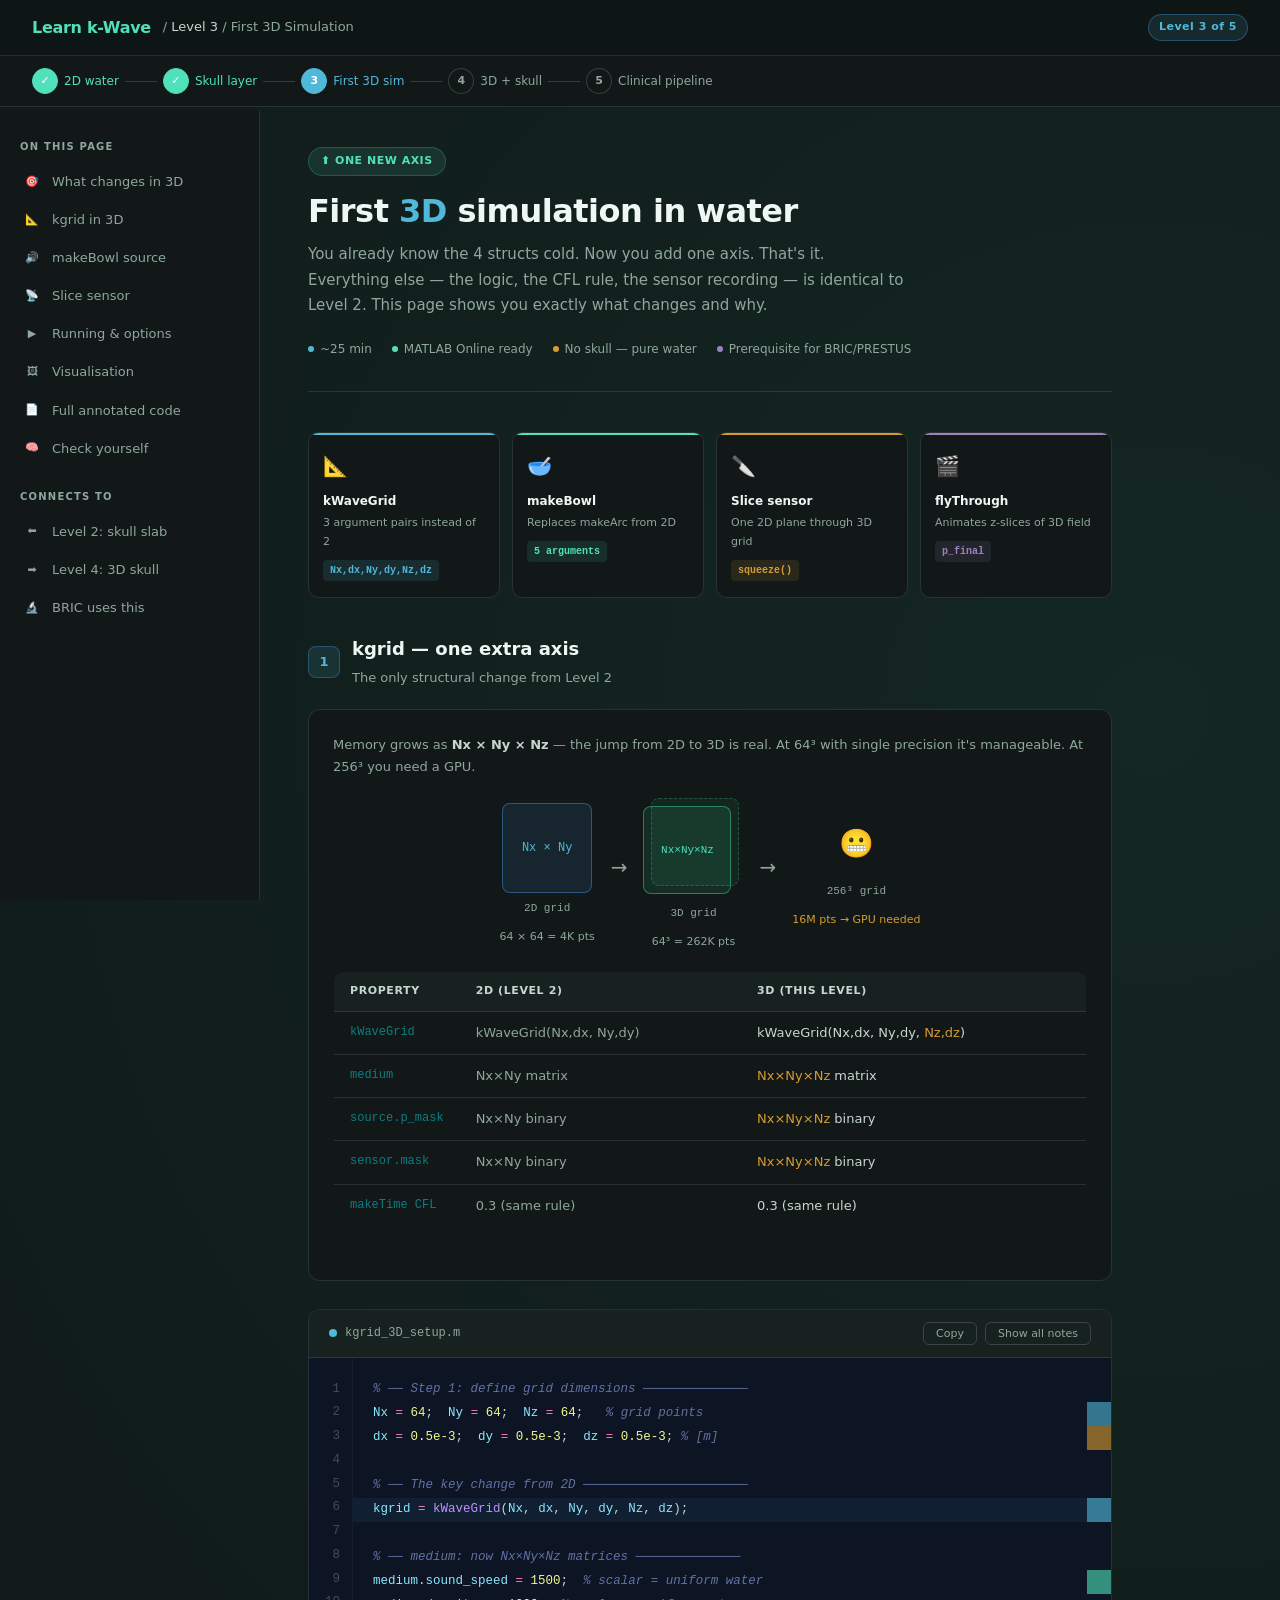
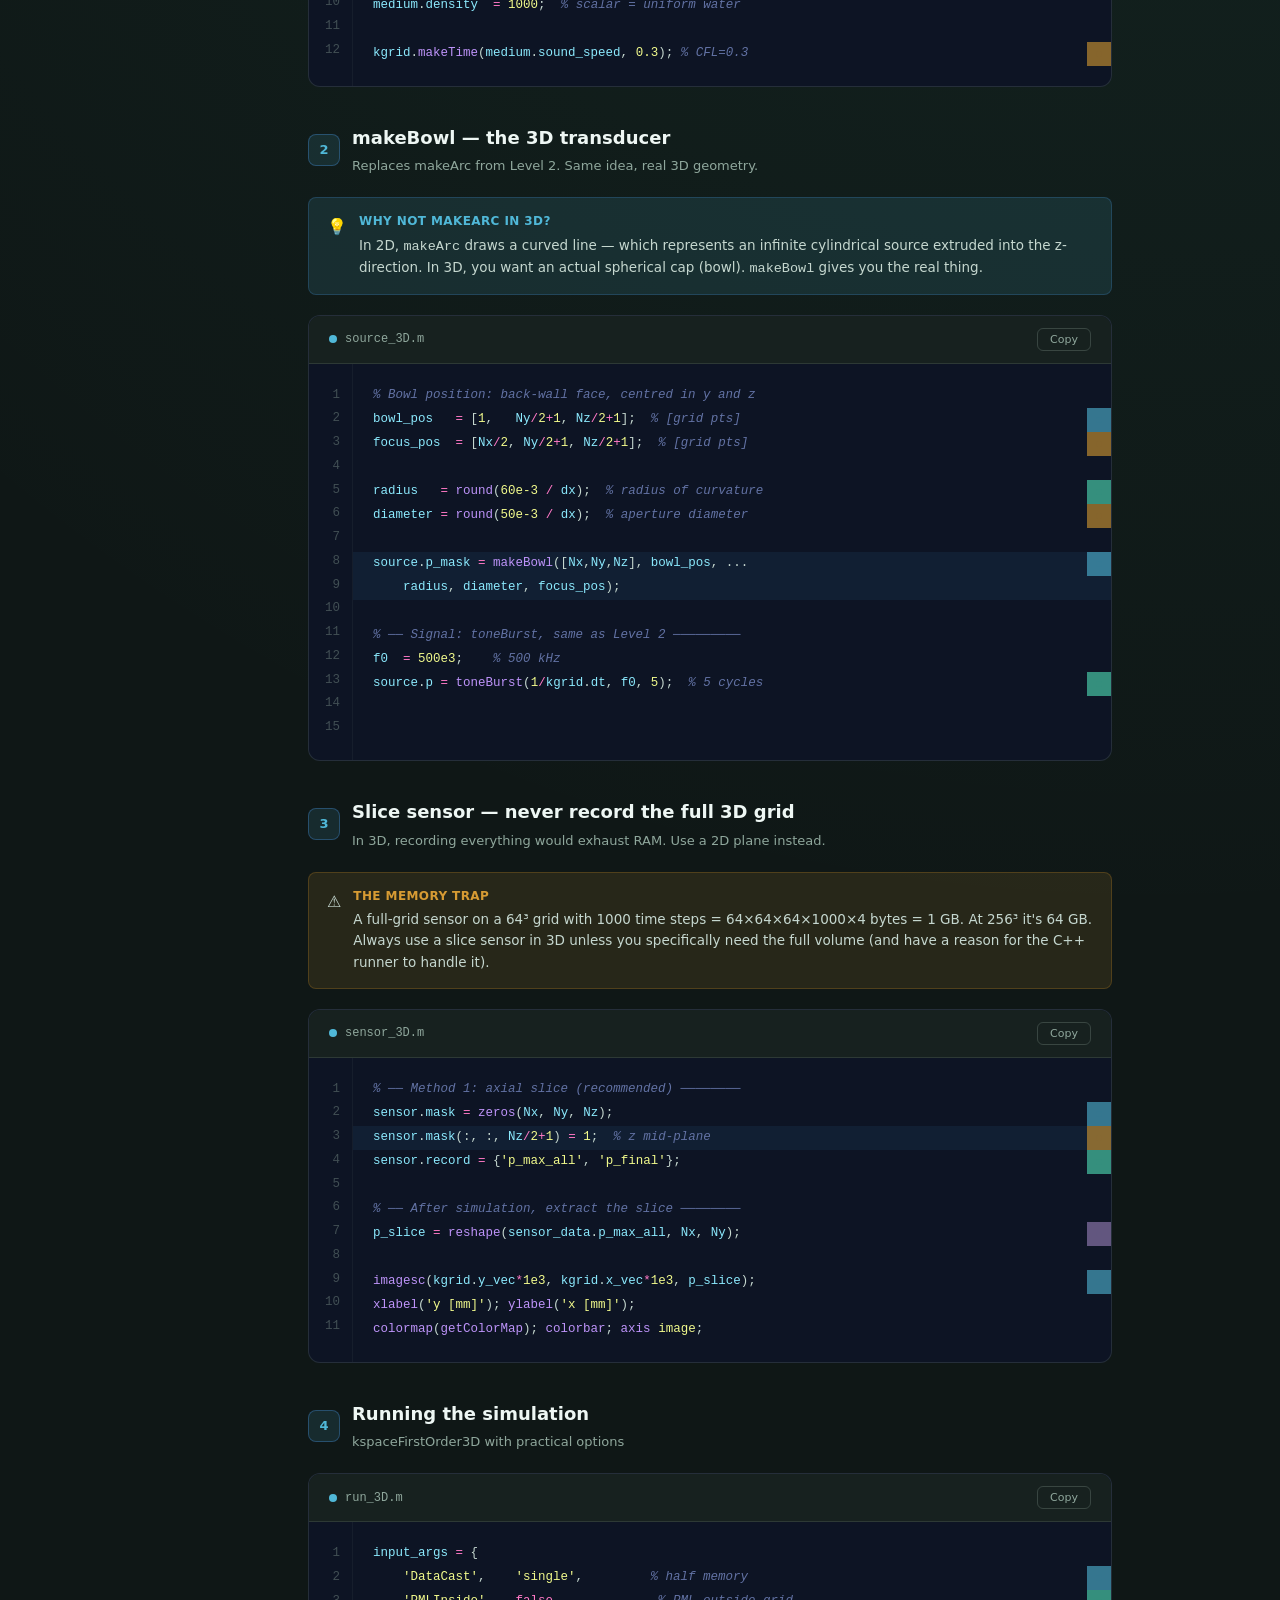
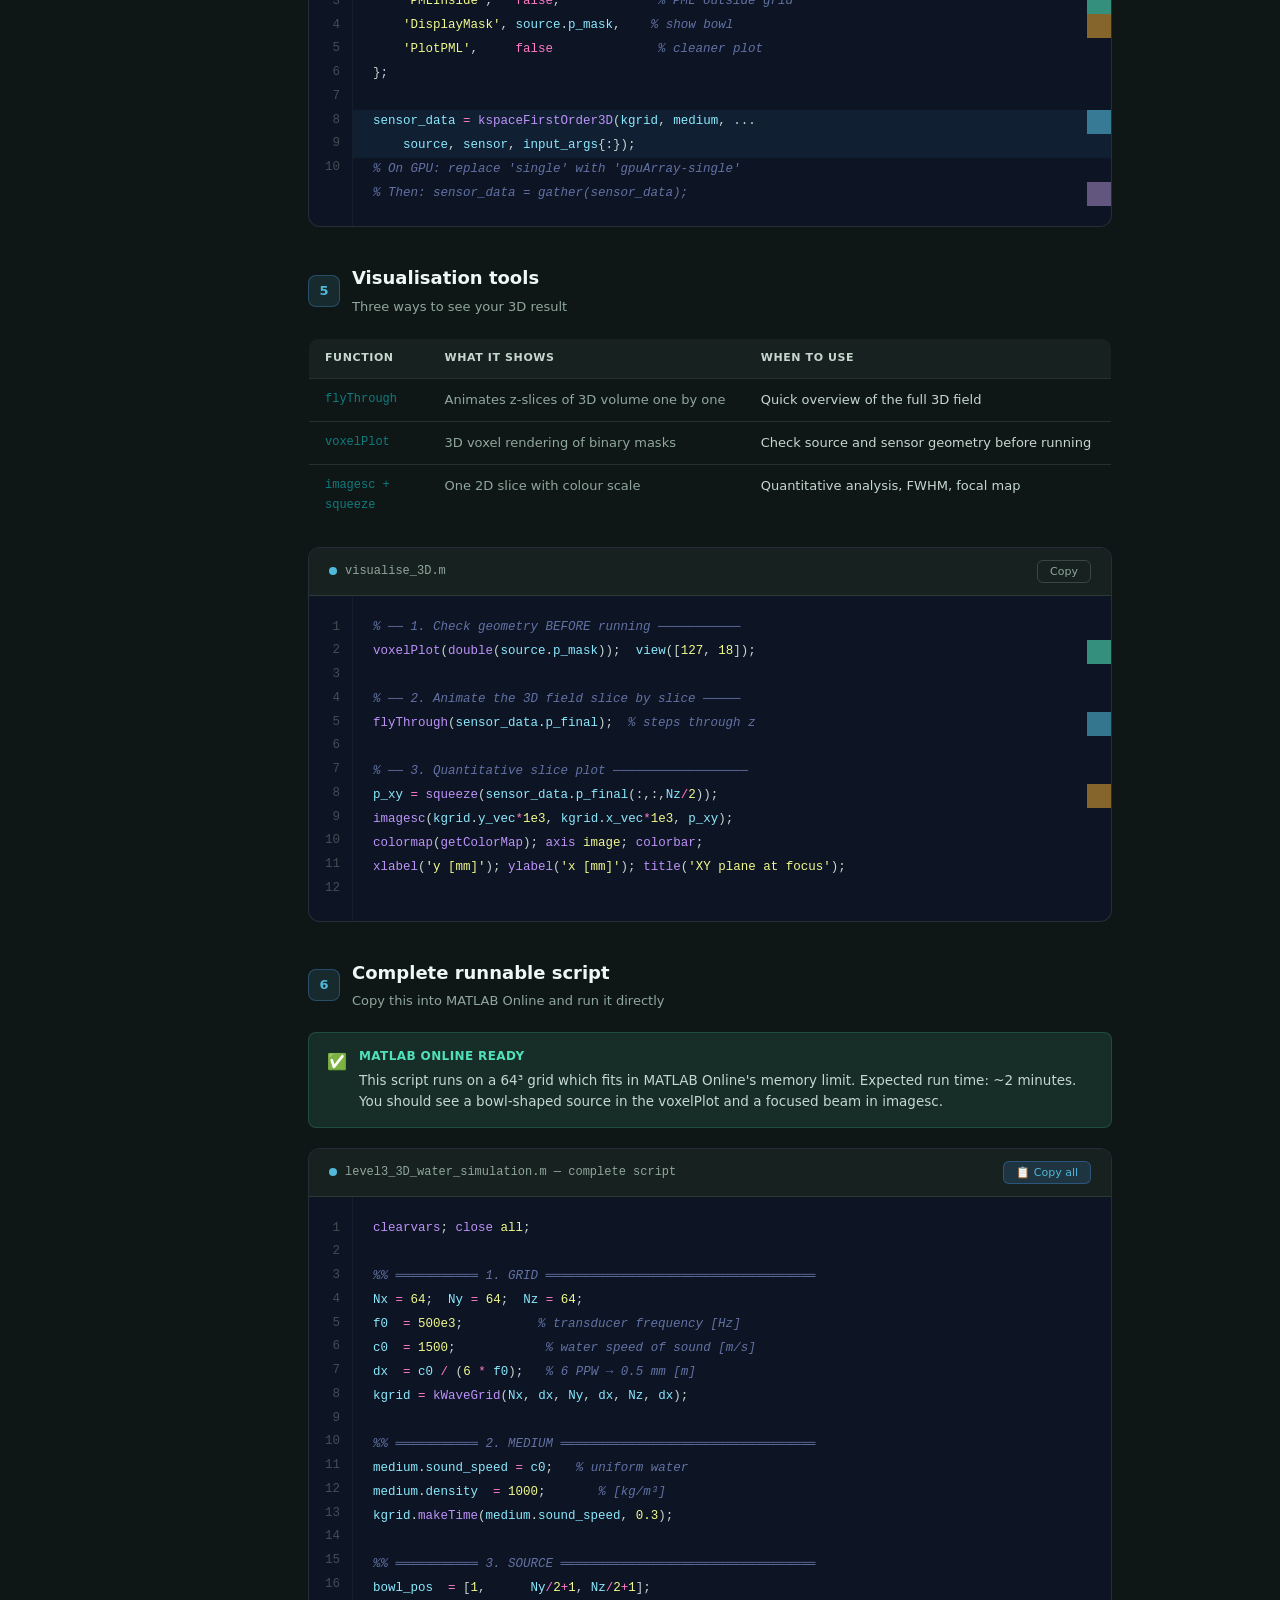
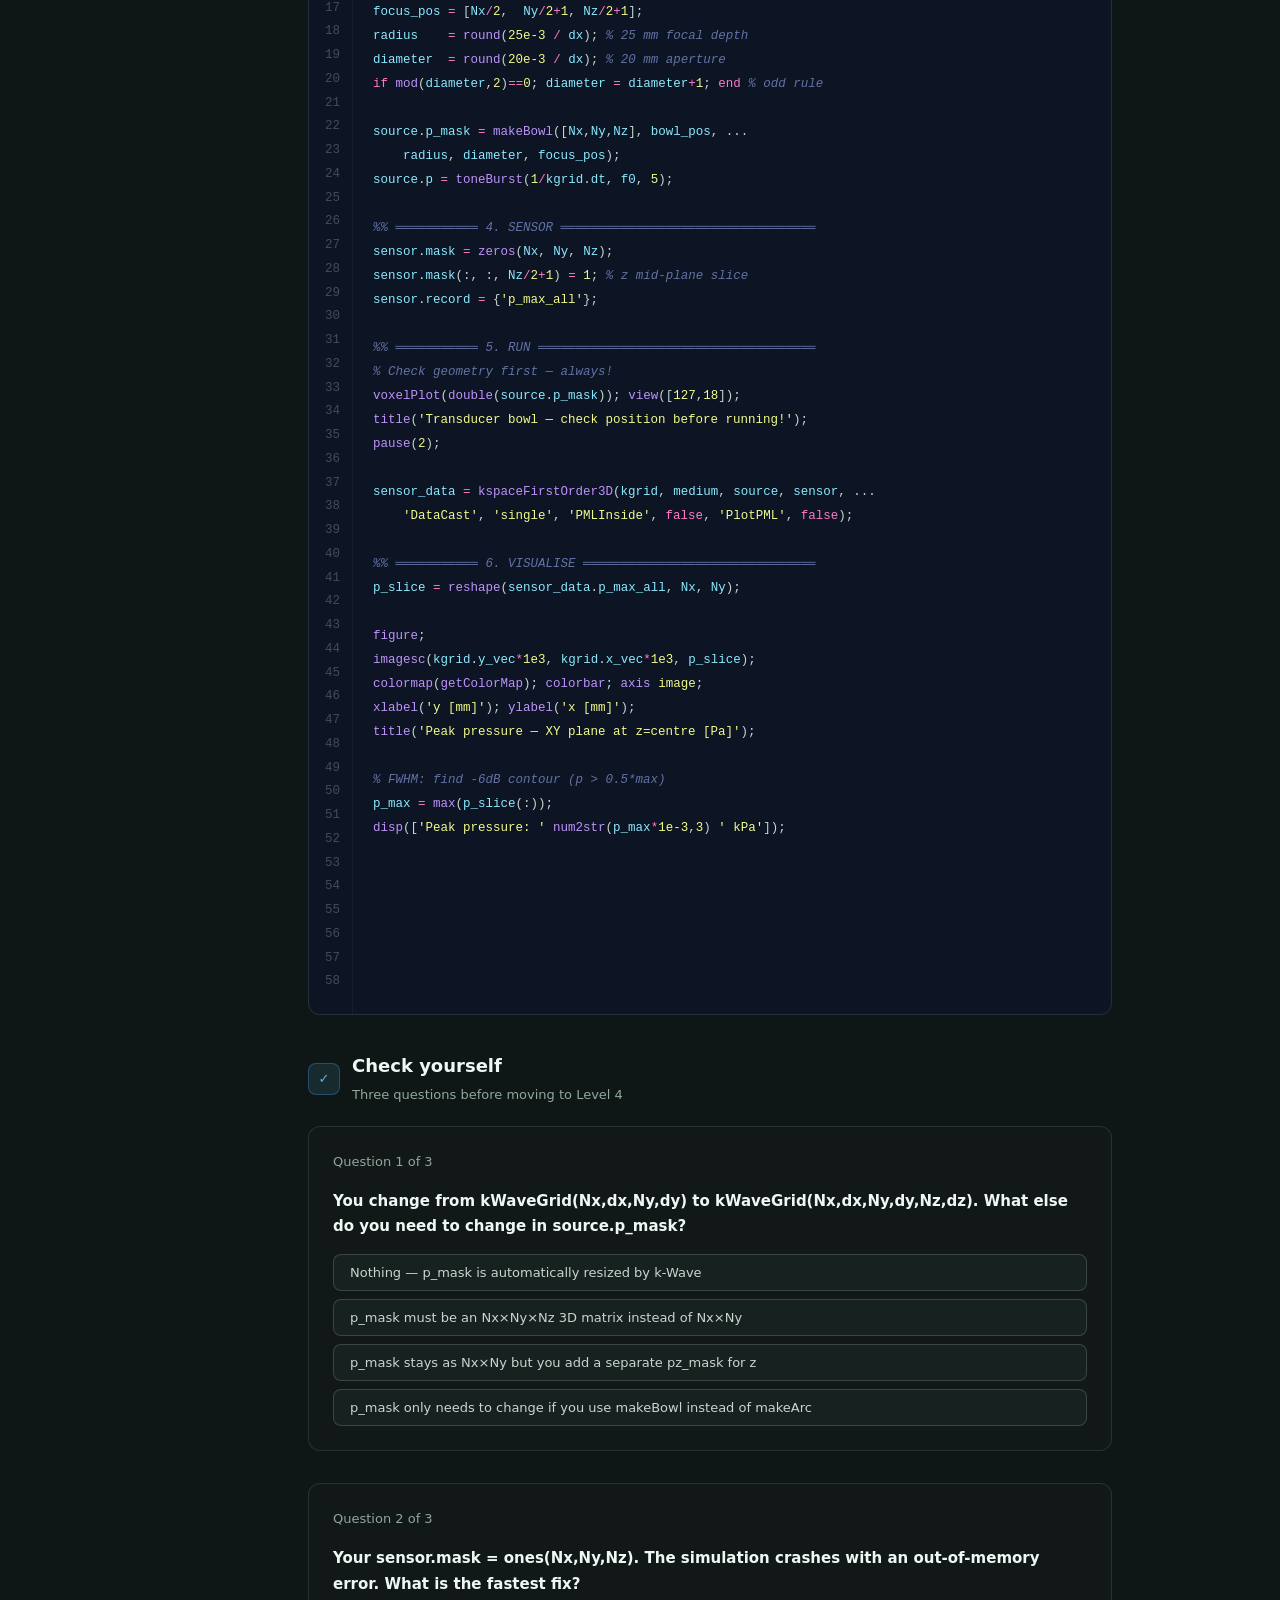
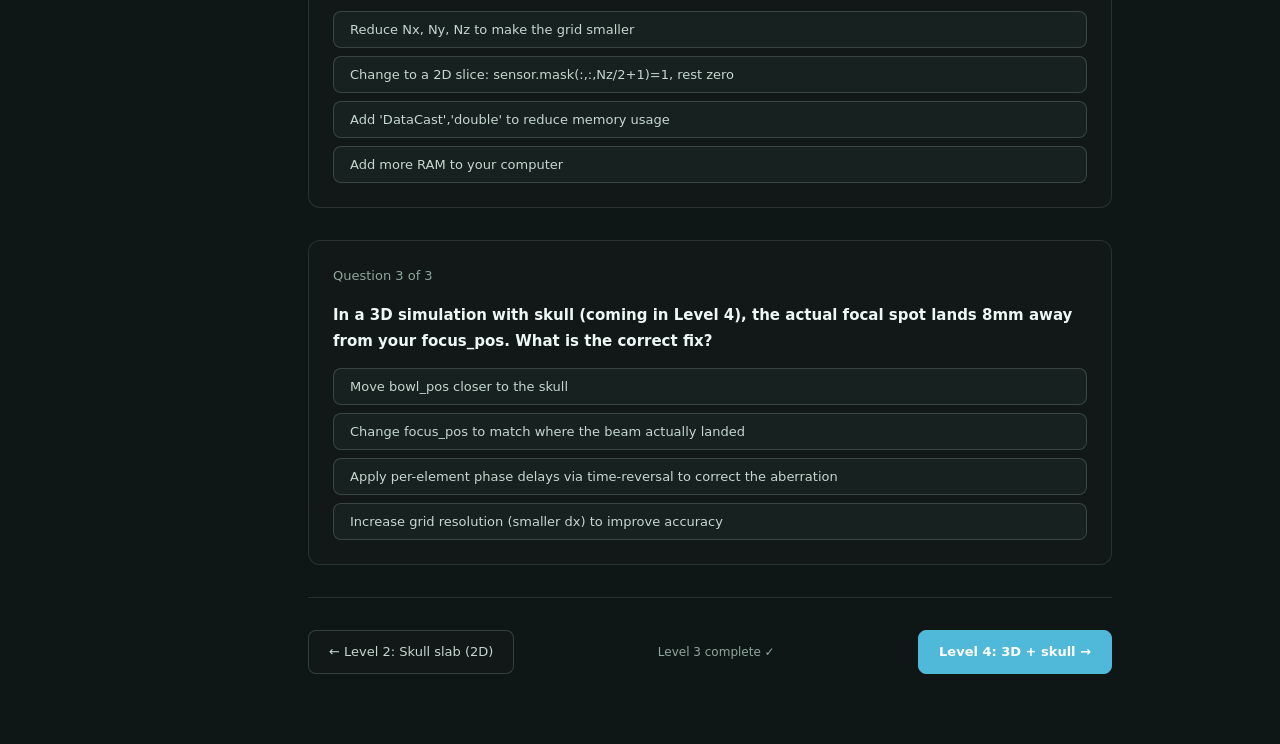
==== level3_3d_simulation.html @ 94eb9607 "Add files via upload" ====
<!DOCTYPE html>
<html lang="en">
<head>
<meta charset="UTF-8">
<meta name="viewport" content="width=device-width, initial-scale=1.0">
<title>Level 3 - First 3D Simulation | Learn k-Wave</title>
<style>
:root {
  --bg: #0f1716;
  --surface: #111817;
  --surface2: #17211f;
  --surface3: #1c2c2a;
  --border: rgba(143, 167, 156, 0.18);
  --border2: rgba(143, 167, 156, 0.28);
  --blue: #50b8d8;
  --blue-dim: rgba(80,184,216,0.12);
  --green: #50e1ba;
  --green-dim: rgba(80,225,186,0.11);
  --amber: #d79b33;
  --amber-dim: rgba(215,155,51,0.12);
  --red: #d75f4f;
  --red-dim: rgba(215,95,79,0.12);
  --purple: #9b83bd;
  --purple-dim: rgba(155,131,189,0.12);
  --teal: #0f7c80;
  --text: #c5d7cf;
  --text-dim: #8fa79c;
  --text-bright: #eef7f4;
  --mono: "SFMono-Regular", Consolas, "Liberation Mono", monospace;
  --sans: Inter, ui-sans-serif, system-ui, -apple-system, BlinkMacSystemFont, "Segoe UI", sans-serif;
}
* { box-sizing: border-box; margin: 0; padding: 0; }
html { scroll-behavior: smooth; }

body {
  background:
    radial-gradient(circle at 90% 10%, rgba(80, 225, 186, 0.08), transparent 28%),
    var(--bg);
  color: var(--text);
  font-family: var(--sans);
  font-size: 15px;
  line-height: 1.7;
  min-height: 100vh;
}

/* ── TOPBAR ── */
.topbar {
  position: sticky; top: 0; z-index: 100;
  background: rgba(15,23,22,0.95);
  backdrop-filter: blur(12px);
  border-bottom: 1px solid var(--border);
  display: flex; align-items: center; justify-content: space-between;
  padding: 0 32px; height: 56px;
}

.topbar-left { display: flex; align-items: center; gap: 12px; }
.logo { font-weight: 800; font-size: 16px; color: var(--green); letter-spacing: -0.3px; text-decoration: none; }
.breadcrumb { color: var(--text-dim); font-size: 13px; }
.breadcrumb span { color: var(--text); }

.level-badge {
  background: var(--blue-dim);
  border: 1px solid rgba(77,163,255,0.3);
  color: var(--blue);
  font-size: 11px; font-weight: 600;
  padding: 3px 10px; border-radius: 20px;
  letter-spacing: 0.5px;
}

/* ── PROGRESS BAR ── */
.progress-track {
  background: var(--surface);
  border-bottom: 1px solid var(--border);
  padding: 12px 32px;
  display: flex; gap: 6px; align-items: center;
  overflow-x: auto;
}

.progress-step {
  display: flex; align-items: center; gap: 6px;
  cursor: pointer; white-space: nowrap;
  font-size: 12px; color: var(--text-dim);
  transition: color 0.2s;
}
.progress-step.active { color: var(--blue); }
.progress-step.done { color: var(--green); }

.step-dot {
  width: 26px; height: 26px; border-radius: 50%;
  display: flex; align-items: center; justify-content: center;
  font-size: 11px; font-weight: 700;
  border: 1.5px solid var(--border2);
  background: var(--surface); color: var(--text-dim);
  transition: all 0.2s; flex-shrink: 0;
}
.progress-step.active .step-dot {
  background: var(--blue); border-color: var(--blue); color: #fff;
}
.progress-step.done .step-dot {
  background: var(--green); border-color: var(--green); color: #fff;
}

.step-connector {
  width: 32px; height: 1px;
  background: var(--border2); flex-shrink: 0;
}

/* ── LAYOUT ── */
.layout {
  display: grid;
  grid-template-columns: 260px 1fr;
  min-height: calc(100vh - 110px);
}

/* ── SIDEBAR ── */
.sidebar {
  background: var(--surface);
  border-right: 1px solid var(--border);
  padding: 24px 0;
  position: sticky; top: 110px;
  height: calc(100vh - 110px);
  overflow-y: auto;
}

.sidebar-section { margin-bottom: 6px; }

.sidebar-label {
  font-size: 10px; font-weight: 700;
  text-transform: uppercase; letter-spacing: 1.2px;
  color: var(--text-dim); padding: 4px 20px 8px;
}

.sidebar-item {
  display: flex; align-items: center; gap: 10px;
  padding: 8px 20px; cursor: pointer;
  font-size: 13px; color: var(--text-dim);
  transition: all 0.15s; border-left: 2px solid transparent;
}
.sidebar-item:hover { background: var(--surface2); color: var(--text); }
.sidebar-item.active {
  background: var(--blue-dim);
  border-left-color: var(--blue);
  color: var(--blue);
}
.sidebar-item .si-icon {
  width: 20px; height: 20px; border-radius: 4px;
  display: flex; align-items: center; justify-content: center;
  font-size: 11px; flex-shrink: 0;
}

/* ── MAIN CONTENT ── */
.main { padding: 40px 48px; max-width: 900px; }

/* ── HERO ── */
.hero {
  margin-bottom: 40px;
  padding-bottom: 32px;
  border-bottom: 1px solid var(--border);
}

.hero-tag {
  display: inline-flex; align-items: center; gap: 6px;
  background: var(--green-dim); border: 1px solid rgba(62,207,142,0.25);
  color: var(--green); font-size: 11px; font-weight: 600;
  padding: 4px 12px; border-radius: 20px; margin-bottom: 16px;
  letter-spacing: 0.5px; text-transform: uppercase;
}

.hero h1 {
  font-size: 32px; font-weight: 700; color: var(--text-bright);
  letter-spacing: -0.5px; line-height: 1.2; margin-bottom: 12px;
}
.hero h1 em { color: var(--blue); font-style: normal; }

.hero-desc { color: var(--text-dim); font-size: 15px; max-width: 600px; }

.hero-meta {
  display: flex; gap: 20px; margin-top: 20px; flex-wrap: wrap;
}
.meta-item {
  display: flex; align-items: center; gap: 6px;
  font-size: 12px; color: var(--text-dim);
}
.meta-dot { width: 6px; height: 6px; border-radius: 50%; }

/* ── CONCEPT CARDS ── */
.concept-strip {
  display: grid; grid-template-columns: repeat(4, 1fr);
  gap: 12px; margin-bottom: 36px;
}

.concept-card {
  background: var(--surface);
  border: 1px solid var(--border);
  border-radius: 10px; padding: 16px 14px;
  cursor: pointer; transition: all 0.2s;
  position: relative; overflow: hidden;
}
.concept-card::before {
  content: ''; position: absolute; top: 0; left: 0; right: 0;
  height: 2px;
}
.concept-card.c-blue::before { background: var(--blue); }
.concept-card.c-green::before { background: var(--green); }
.concept-card.c-amber::before { background: var(--amber); }
.concept-card.c-purple::before { background: var(--purple); }

.concept-card:hover { border-color: var(--border2); transform: translateY(-1px); }

.cc-icon { font-size: 20px; margin-bottom: 8px; }
.cc-title { font-size: 12px; font-weight: 700; color: var(--text-bright); margin-bottom: 3px; }
.cc-sub { font-size: 11px; color: var(--text-dim); }

.cc-tag {
  margin-top: 8px; display: inline-block;
  font-size: 10px; font-weight: 600; padding: 2px 7px; border-radius: 4px;
  font-family: var(--mono);
}
.c-blue .cc-tag { background: var(--blue-dim); color: var(--blue); }
.c-green .cc-tag { background: var(--green-dim); color: var(--green); }
.c-amber .cc-tag { background: var(--amber-dim); color: var(--amber); }
.c-purple .cc-tag { background: var(--purple-dim); color: var(--purple); }

/* ── SECTION HEADER ── */
.section-header {
  display: flex; align-items: center; gap: 12px;
  margin-bottom: 20px;
}
.sh-num {
  width: 32px; height: 32px; border-radius: 8px;
  background: var(--blue-dim); border: 1px solid rgba(77,163,255,0.3);
  color: var(--blue); font-size: 13px; font-weight: 700;
  display: flex; align-items: center; justify-content: center;
  flex-shrink: 0;
}
.sh-title { font-size: 18px; font-weight: 700; color: var(--text-bright); }
.sh-sub { font-size: 13px; color: var(--text-dim); margin-top: 2px; }

/* ── VISUAL DIAGRAM ── */
.diagram-box {
  background: var(--surface);
  border: 1px solid var(--border);
  border-radius: 12px; padding: 24px;
  margin-bottom: 28px;
}

.dim-grid {
  display: flex; align-items: center; justify-content: center;
  gap: 0; margin: 20px 0;
}

.axis-box {
  display: flex; flex-direction: column; align-items: center; gap: 6px;
}
.axis-cube {
  border-radius: 8px;
  display: flex; align-items: center; justify-content: center;
  font-family: var(--mono); font-size: 12px; font-weight: 500;
  transition: all 0.3s;
}
.axis-label { font-size: 11px; color: var(--text-dim); font-family: var(--mono); }

.vs-arrow {
  font-size: 20px; color: var(--text-dim); padding: 0 16px;
  margin-top: -16px;
}

/* ── ANNOTATED CODE BLOCK ── */
.code-section { margin-bottom: 36px; }

.code-wrapper {
  background: #0d1424;
  border: 1px solid var(--border);
  border-radius: 12px; overflow: hidden;
}

.code-topbar {
  display: flex; align-items: center; justify-content: space-between;
  padding: 12px 20px;
  background: var(--surface2);
  border-bottom: 1px solid var(--border);
}

.code-filename {
  font-family: var(--mono); font-size: 12px; color: var(--text-dim);
  display: flex; align-items: center; gap: 8px;
}
.code-filename::before {
  content: ''; width: 8px; height: 8px; border-radius: 50%;
  background: var(--blue); display: inline-block;
}

.code-actions { display: flex; gap: 8px; }
.code-btn {
  padding: 4px 12px; border-radius: 6px; border: 1px solid var(--border2);
  background: transparent; color: var(--text-dim); font-size: 11px;
  cursor: pointer; font-family: var(--sans); transition: all 0.15s;
}
.code-btn:hover { background: var(--surface3); color: var(--text); }

.code-body { display: flex; }

.line-nums {
  padding: 20px 12px;
  font-family: var(--mono); font-size: 12.5px; line-height: 1.9;
  color: var(--text-dim); text-align: right;
  border-right: 1px solid var(--border);
  user-select: none; min-width: 44px;
  opacity: 0.4;
}

.code-lines { flex: 1; padding: 20px 0; overflow-x: auto; }

.code-line {
  display: flex; align-items: stretch; min-height: 24px;
  transition: background 0.15s;
  font-family: var(--mono); font-size: 12.5px; line-height: 1.9;
}
.code-line:hover { background: rgba(255,255,255,0.03); }
.code-line.highlighted { background: rgba(77,163,255,0.07); }

.code-line-content { padding: 0 20px; white-space: pre; flex: 1; }

.annotation-trigger {
  width: 24px; flex-shrink: 0;
  display: flex; align-items: center; justify-content: center;
  cursor: pointer; opacity: 0;
  transition: opacity 0.15s;
}
.code-line:hover .annotation-trigger { opacity: 1; }
.annotation-trigger.has-note { opacity: 0.6 !important; }
.annotation-trigger.has-note:hover { opacity: 1 !important; }

.ann-dot {
  width: 6px; height: 6px; border-radius: 50%;
}
.ann-blue { background: var(--blue); }
.ann-green { background: var(--green); }
.ann-amber { background: var(--amber); }
.ann-red { background: var(--red); }
.ann-purple { background: var(--purple); }

/* ── ANNOTATION PANEL ── */
.annotation-panel {
  background: var(--surface2);
  border-left: 3px solid var(--blue);
  border-radius: 0 8px 8px 0;
  padding: 14px 18px;
  margin: 2px 0 2px 44px;
  font-size: 13px;
  display: none;
}
.annotation-panel.show { display: block; }
.annotation-panel.green { border-left-color: var(--green); }
.annotation-panel.amber { border-left-color: var(--amber); }
.annotation-panel.red { border-left-color: var(--red); }
.annotation-panel.purple { border-left-color: var(--purple); }

.ann-title {
  font-weight: 700; color: var(--text-bright);
  margin-bottom: 4px; font-size: 12px;
  text-transform: uppercase; letter-spacing: 0.5px;
}
.ann-body { color: var(--text); line-height: 1.6; }
.ann-body code {
  background: var(--surface3); padding: 1px 6px;
  border-radius: 3px; font-family: var(--mono); font-size: 11px;
  color: var(--teal);
}
.ann-formula {
  margin-top: 8px; background: var(--surface3);
  border-radius: 6px; padding: 8px 12px;
  font-family: var(--mono); font-size: 12px; color: var(--amber);
}

/* ── COMPARE TABLE ── */
.compare-table {
  width: 100%; border-collapse: collapse;
  border: 1px solid var(--border); border-radius: 10px;
  overflow: hidden; margin-bottom: 28px;
  font-size: 13px;
}
.compare-table th {
  background: var(--surface2); padding: 10px 16px;
  text-align: left; font-size: 11px; font-weight: 700;
  text-transform: uppercase; letter-spacing: 0.6px;
  border-bottom: 1px solid var(--border);
}
.compare-table td {
  padding: 10px 16px; border-bottom: 1px solid var(--border);
  vertical-align: top;
}
.compare-table tr:last-child td { border-bottom: none; }
.compare-table td:first-child {
  font-family: var(--mono); font-size: 12px;
  color: var(--teal); width: 120px;
}
.compare-table td:nth-child(2) { color: var(--text-dim); }
.compare-table td:nth-child(3) { color: var(--text); }

/* ── CALLOUT ── */
.callout {
  border-radius: 8px; padding: 14px 18px;
  margin-bottom: 20px; font-size: 13.5px;
  display: flex; gap: 12px; align-items: flex-start;
}
.callout.info { background: var(--blue-dim); border: 1px solid rgba(77,163,255,0.2); }
.callout.warn { background: var(--amber-dim); border: 1px solid rgba(245,166,35,0.2); }
.callout.tip { background: var(--green-dim); border: 1px solid rgba(62,207,142,0.2); }
.callout-icon { font-size: 16px; flex-shrink: 0; margin-top: 1px; }
.callout-text { line-height: 1.6; }
.callout-text strong { display: block; margin-bottom: 3px; font-size: 12px; text-transform: uppercase; letter-spacing: 0.4px; }
.callout.info .callout-text strong { color: var(--blue); }
.callout.warn .callout-text strong { color: var(--amber); }
.callout.tip .callout-text strong { color: var(--green); }

/* ── QUIZ ── */
.quiz-section {
  background: var(--surface);
  border: 1px solid var(--border);
  border-radius: 12px; padding: 24px; margin-bottom: 32px;
}
.quiz-header { font-size: 13px; color: var(--text-dim); margin-bottom: 16px; }
.quiz-q { font-size: 15px; font-weight: 600; color: var(--text-bright); margin-bottom: 14px; }

.quiz-options { display: flex; flex-direction: column; gap: 8px; }
.quiz-opt {
  padding: 10px 16px; border-radius: 8px;
  border: 1px solid var(--border2); background: var(--surface2);
  cursor: pointer; font-size: 13px; color: var(--text);
  transition: all 0.15s; text-align: left;
  font-family: var(--sans);
}
.quiz-opt:hover { border-color: var(--blue); color: var(--text-bright); }
.quiz-opt.correct { background: var(--green-dim); border-color: var(--green); color: var(--green); }
.quiz-opt.wrong { background: var(--red-dim); border-color: var(--red); color: var(--red); }

.quiz-explain {
  margin-top: 14px; padding: 12px 16px;
  background: var(--surface2); border-radius: 8px;
  font-size: 13px; line-height: 1.6; display: none;
}
.quiz-explain.show { display: block; }

/* ── NAV BUTTONS ── */
.nav-footer {
  display: flex; justify-content: space-between; align-items: center;
  padding: 32px 0; border-top: 1px solid var(--border); margin-top: 16px;
}
.nav-btn {
  display: flex; align-items: center; gap: 8px;
  padding: 10px 20px; border-radius: 8px; border: 1px solid var(--border2);
  background: var(--surface); color: var(--text);
  cursor: pointer; font-family: var(--sans); font-size: 13px;
  text-decoration: none; transition: all 0.15s;
}
.nav-btn:hover { border-color: var(--blue); color: var(--blue); }
.nav-btn.primary {
  background: var(--blue); border-color: var(--blue);
  color: #fff; font-weight: 600;
}
.nav-btn.primary:hover { background: #3a8be0; }

/* ── SYNTAX ── */
.kw { color: #ff79c6; }
.fn { color: #bd93f9; }
.num { color: #f1fa8c; }
.str { color: #f1fa8c; }
.cmt { color: #6272a4; font-style: italic; }
.var { color: #8be9fd; }
.op { color: #ff79c6; }

/* ── SCROLL SPY ── */
section[id] { scroll-margin-top: 130px; }

</style>
</head>
<body>

<!-- TOP BAR -->
<div class="topbar">
  <div class="topbar-left">
    <a class="logo" href="index.html">Learn k-Wave</a>
    <div class="breadcrumb">/ <span>Level 3</span> / First 3D Simulation</div>
  </div>
  <div class="level-badge">Level 3 of 5</div>
</div>

<!-- PROGRESS -->
<div class="progress-track">
  <div class="progress-step done" onclick="alert('Go to Level 1')">
    <div class="step-dot">✓</div>
    <span>2D water</span>
  </div>
  <div class="step-connector"></div>
  <div class="progress-step done" onclick="alert('Go to Level 2')">
    <div class="step-dot">✓</div>
    <span>Skull layer</span>
  </div>
  <div class="step-connector"></div>
  <div class="progress-step active">
    <div class="step-dot">3</div>
    <span>First 3D sim</span>
  </div>
  <div class="step-connector"></div>
  <div class="progress-step">
    <div class="step-dot">4</div>
    <span>3D + skull</span>
  </div>
  <div class="step-connector"></div>
  <div class="progress-step">
    <div class="step-dot">5</div>
    <span>Clinical pipeline</span>
  </div>
</div>

<!-- LAYOUT -->
<div class="layout">

  <!-- SIDEBAR -->
  <nav class="sidebar">
    <div class="sidebar-section">
      <div class="sidebar-label">On this page</div>
      <div class="sidebar-item active" onclick="scrollTo('intro')">
        <div class="si-icon">🎯</div> What changes in 3D
      </div>
      <div class="sidebar-item" onclick="scrollTo('grid')">
        <div class="si-icon">📐</div> kgrid in 3D
      </div>
      <div class="sidebar-item" onclick="scrollTo('source')">
        <div class="si-icon">🔊</div> makeBowl source
      </div>
      <div class="sidebar-item" onclick="scrollTo('sensor')">
        <div class="si-icon">📡</div> Slice sensor
      </div>
      <div class="sidebar-item" onclick="scrollTo('run')">
        <div class="si-icon">▶️</div> Running & options
      </div>
      <div class="sidebar-item" onclick="scrollTo('visualise')">
        <div class="si-icon">🖼</div> Visualisation
      </div>
      <div class="sidebar-item" onclick="scrollTo('fullcode')">
        <div class="si-icon">📄</div> Full annotated code
      </div>
      <div class="sidebar-item" onclick="scrollTo('quiz')">
        <div class="si-icon">🧠</div> Check yourself
      </div>
    </div>
    <div class="sidebar-section" style="margin-top:16px;">
      <div class="sidebar-label">Connects to</div>
      <div class="sidebar-item" onclick="alert('Level 2: Heterogeneous medium')">
        <div class="si-icon">⬅</div> Level 2: skull slab
      </div>
      <div class="sidebar-item" onclick="alert('Level 4: 3D skull')">
        <div class="si-icon">➡</div> Level 4: 3D skull
      </div>
      <div class="sidebar-item" onclick="alert('BRIC connection')">
        <div class="si-icon">🔬</div> BRIC uses this
      </div>
    </div>
  </nav>

  <!-- MAIN -->
  <main class="main">

    <!-- HERO -->
    <div class="hero" id="intro">
      <div class="hero-tag">⬆ one new axis</div>
      <h1>First <em>3D</em> simulation in water</h1>
      <p class="hero-desc">
        You already know the 4 structs cold. Now you add one axis. That's it.
        Everything else — the logic, the CFL rule, the sensor recording — is identical to Level 2.
        This page shows you exactly what changes and why.
      </p>
      <div class="hero-meta">
        <div class="meta-item"><div class="meta-dot" style="background:var(--blue)"></div>~25 min</div>
        <div class="meta-item"><div class="meta-dot" style="background:var(--green)"></div>MATLAB Online ready</div>
        <div class="meta-item"><div class="meta-dot" style="background:var(--amber)"></div>No skull — pure water</div>
        <div class="meta-item"><div class="meta-dot" style="background:var(--purple)"></div>Prerequisite for BRIC/PRESTUS</div>
      </div>
    </div>

    <!-- CONCEPT STRIP -->
    <div class="concept-strip">
      <div class="concept-card c-blue">
        <div class="cc-icon">📐</div>
        <div class="cc-title">kWaveGrid</div>
        <div class="cc-sub">3 argument pairs instead of 2</div>
        <div class="cc-tag">Nx,dx,Ny,dy,Nz,dz</div>
      </div>
      <div class="concept-card c-green">
        <div class="cc-icon">🥣</div>
        <div class="cc-title">makeBowl</div>
        <div class="cc-sub">Replaces makeArc from 2D</div>
        <div class="cc-tag">5 arguments</div>
      </div>
      <div class="concept-card c-amber">
        <div class="cc-icon">🔪</div>
        <div class="cc-title">Slice sensor</div>
        <div class="cc-sub">One 2D plane through 3D grid</div>
        <div class="cc-tag">squeeze()</div>
      </div>
      <div class="concept-card c-purple">
        <div class="cc-icon">🎬</div>
        <div class="cc-title">flyThrough</div>
        <div class="cc-sub">Animates z-slices of 3D field</div>
        <div class="cc-tag">p_final</div>
      </div>
    </div>

    <!-- SECTION 1: GRID -->
    <section id="grid" class="code-section">
      <div class="section-header">
        <div class="sh-num">1</div>
        <div>
          <div class="sh-title">kgrid — one extra axis</div>
          <div class="sh-sub">The only structural change from Level 2</div>
        </div>
      </div>

      <!-- Visual comparison -->
      <div class="diagram-box">
        <div style="font-size:13px;color:var(--text-dim);margin-bottom:16px;">Memory grows as <strong style="color:var(--text)">Nx × Ny × Nz</strong> — the jump from 2D to 3D is real. At 64³ with single precision it's manageable. At 256³ you need a GPU.</div>

        <div class="dim-grid">
          <div class="axis-box">
            <div class="axis-cube" style="width:90px;height:90px;background:rgba(77,163,255,0.1);border:1.5px solid rgba(77,163,255,0.4);color:var(--blue);">
              Nx × Ny
            </div>
            <div class="axis-label">2D grid</div>
            <div style="font-size:11px;color:var(--text-dim);margin-top:4px;">64 × 64 = 4K pts</div>
          </div>
          <div class="vs-arrow">→</div>
          <div class="axis-box">
            <div style="position:relative;width:100px;height:100px;">
              <div class="axis-cube" style="position:absolute;top:0;left:8px;width:88px;height:88px;background:rgba(62,207,142,0.08);border:1.5px dashed rgba(62,207,142,0.3);"></div>
              <div class="axis-cube" style="position:absolute;top:8px;left:0;width:88px;height:88px;background:rgba(62,207,142,0.12);border:1.5px solid rgba(62,207,142,0.5);color:var(--green);font-size:11px;">Nx×Ny×Nz</div>
            </div>
            <div class="axis-label">3D grid</div>
            <div style="font-size:11px;color:var(--text-dim);margin-top:4px;">64³ = 262K pts</div>
          </div>
          <div class="vs-arrow">→</div>
          <div class="axis-box">
            <div style="font-size:28px;margin-bottom:8px;">😬</div>
            <div class="axis-label">256³ grid</div>
            <div style="font-size:11px;color:var(--amber);margin-top:4px;">16M pts → GPU needed</div>
          </div>
        </div>

        <div style="margin-top:16px;">
          <table class="compare-table">
            <tr><th>Property</th><th>2D (Level 2)</th><th>3D (this level)</th></tr>
            <tr><td>kWaveGrid</td><td style="color:var(--text-dim)">kWaveGrid(Nx,dx, Ny,dy)</td><td>kWaveGrid(Nx,dx, Ny,dy, <span style="color:var(--amber)">Nz,dz</span>)</td></tr>
            <tr><td>medium</td><td style="color:var(--text-dim)">Nx×Ny matrix</td><td><span style="color:var(--amber)">Nx×Ny×Nz</span> matrix</td></tr>
            <tr><td>source.p_mask</td><td style="color:var(--text-dim)">Nx×Ny binary</td><td><span style="color:var(--amber)">Nx×Ny×Nz</span> binary</td></tr>
            <tr><td>sensor.mask</td><td style="color:var(--text-dim)">Nx×Ny binary</td><td><span style="color:var(--amber)">Nx×Ny×Nz</span> binary</td></tr>
            <tr><td>makeTime CFL</td><td style="color:var(--text-dim)">0.3 (same rule)</td><td>0.3 (same rule)</td></tr>
          </table>
        </div>
      </div>

      <!-- Annotated code: kgrid -->
      <div class="code-wrapper">
        <div class="code-topbar">
          <div class="code-filename">kgrid_3D_setup.m</div>
          <div class="code-actions">
            <button class="code-btn" onclick="copyCode('grid-code')">Copy</button>
            <button class="code-btn" onclick="toggleAll('grid')">Show all notes</button>
          </div>
        </div>
        <div class="code-body" id="grid-code">
          <div class="line-nums">1<br>2<br>3<br>4<br>5<br>6<br>7<br>8<br>9<br>10<br>11<br>12</div>
          <div class="code-lines">

            <div class="code-line"><div class="code-line-content"><span class="cmt">% ── Step 1: define grid dimensions ──────────────</span></div><div class="annotation-trigger"></div></div>
            <div class="code-line" id="gl2"><div class="code-line-content"><span class="var">Nx</span> <span class="op">=</span> <span class="num">64</span>;  <span class="var">Ny</span> <span class="op">=</span> <span class="num">64</span>;  <span class="var">Nz</span> <span class="op">=</span> <span class="num">64</span>;   <span class="cmt">% grid points</span></div><div class="annotation-trigger has-note ann-blue" onclick="toggleAnn('ann-gl2')"><div class="ann-dot ann-blue"></div></div></div>
            <div class="annotation-panel" id="ann-gl2">
              <div class="ann-title">Grid point count</div>
              <div class="ann-body">Each axis has 64 grid points. Total: 64³ = 262,144 voxels. At single precision (4 bytes), the medium matrices alone need ~3 MB. k-Wave uses ~21 matrices internally → ~60 MB total. This fits in MATLAB Online without a problem.</div>
            </div>

            <div class="code-line" id="gl3"><div class="code-line-content"><span class="var">dx</span> <span class="op">=</span> <span class="num">0.5e-3</span>;  <span class="var">dy</span> <span class="op">=</span> <span class="num">0.5e-3</span>;  <span class="var">dz</span> <span class="op">=</span> <span class="num">0.5e-3</span>; <span class="cmt">% [m]</span></div><div class="annotation-trigger has-note ann-amber" onclick="toggleAnn('ann-gl3')"><div class="ann-dot ann-amber"></div></div></div>
            <div class="annotation-panel amber" id="ann-gl3">
              <div class="ann-title">Grid spacing from PPW rule</div>
              <div class="ann-body">For a 500 kHz transducer in water (c=1500 m/s): λ = c/f = 3mm. Use 6 PPW for accuracy: dx = λ/6 = 0.5 mm. The grid is isotropic (dx=dy=dz), which is correct for a bowl transducer.</div>
              <div class="ann-formula">dx = c_water / (PPW × f0) = 1500 / (6 × 500,000) = 0.0005 m</div>
            </div>

            <div class="code-line"><div class="code-line-content"></div><div class="annotation-trigger"></div></div>

            <div class="code-line" id="gl5"><div class="code-line-content"><span class="cmt">% ── The key change from 2D ──────────────────────</span></div><div class="annotation-trigger"></div></div>
            <div class="code-line highlighted" id="gl6"><div class="code-line-content"><span class="var">kgrid</span> <span class="op">=</span> <span class="fn">kWaveGrid</span>(<span class="var">Nx</span>, <span class="var">dx</span>, <span class="var">Ny</span>, <span class="var">dy</span>, <span class="var">Nz</span>, <span class="var">dz</span>);</div><div class="annotation-trigger has-note ann-blue" onclick="toggleAnn('ann-gl6')"><div class="ann-dot ann-blue"></div></div></div>
            <div class="annotation-panel" id="ann-gl6">
              <div class="ann-title">🔑 The only structural difference from 2D</div>
              <div class="ann-body">In Level 2 you wrote <code>kWaveGrid(Nx,dx,Ny,dy)</code> — 4 arguments. Here you add one more pair: <code>Nz,dz</code>. k-Wave detects the number of argument pairs and runs the 3D solver automatically. That's it.</div>
            </div>

            <div class="code-line"><div class="code-line-content"></div><div class="annotation-trigger"></div></div>
            <div class="code-line" id="gl8"><div class="code-line-content"><span class="cmt">% ── medium: now Nx×Ny×Nz matrices ──────────────</span></div><div class="annotation-trigger"></div></div>
            <div class="code-line" id="gl9"><div class="code-line-content"><span class="var">medium</span>.<span class="var">sound_speed</span> <span class="op">=</span> <span class="num">1500</span>;  <span class="cmt">% scalar = uniform water</span></div><div class="annotation-trigger has-note ann-green" onclick="toggleAnn('ann-gl9')"><div class="ann-dot ann-green"></div></div></div>
            <div class="annotation-panel green" id="ann-gl9">
              <div class="ann-title">Scalar vs matrix — same rule as 2D</div>
              <div class="ann-body">Scalar means "same value everywhere in the 3D grid." In Level 4 you'll replace this with a real Nx×Ny×Nz matrix from CT data. For now, scalar is fine — pure water, no skull.</div>
            </div>

            <div class="code-line" id="gl10"><div class="code-line-content"><span class="var">medium</span>.<span class="var">density</span>  <span class="op">=</span> <span class="num">1000</span>;  <span class="cmt">% scalar = uniform water</span></div><div class="annotation-trigger"></div></div>
            <div class="code-line"><div class="code-line-content"></div><div class="annotation-trigger"></div></div>
            <div class="code-line" id="gl12"><div class="code-line-content"><span class="var">kgrid</span>.<span class="fn">makeTime</span>(<span class="var">medium</span>.<span class="var">sound_speed</span>, <span class="num">0.3</span>); <span class="cmt">% CFL=0.3</span></div><div class="annotation-trigger has-note ann-amber" onclick="toggleAnn('ann-gl12')"><div class="ann-dot ann-amber"></div></div></div>
            <div class="annotation-panel amber" id="ann-gl12">
              <div class="ann-title">CFL rule — identical to 2D</div>
              <div class="ann-body">The Courant-Friedrichs-Lewy condition works the same in 3D. <code>makeTime(c, 0.3)</code> sets dt so that sound travels at most 30% of one grid cell per time step. In 3D, always pass <code>c_max</code> — if you add skull later, pass 2900, not 1500.</div>
            </div>

          </div>
        </div>
      </div>
    </section>

    <!-- SECTION 2: SOURCE -->
    <section id="source" class="code-section">
      <div class="section-header">
        <div class="sh-num">2</div>
        <div>
          <div class="sh-title">makeBowl — the 3D transducer</div>
          <div class="sh-sub">Replaces makeArc from Level 2. Same idea, real 3D geometry.</div>
        </div>
      </div>

      <div class="callout info">
        <div class="callout-icon">💡</div>
        <div class="callout-text">
          <strong>Why not makeArc in 3D?</strong>
          In 2D, <code>makeArc</code> draws a curved line — which represents an infinite cylindrical source extruded into the z-direction. In 3D, you want an actual spherical cap (bowl). <code>makeBowl</code> gives you the real thing.
        </div>
      </div>

      <div class="code-wrapper">
        <div class="code-topbar">
          <div class="code-filename">source_3D.m</div>
          <div class="code-actions"><button class="code-btn" onclick="copyCode('source-code')">Copy</button></div>
        </div>
        <div class="code-body" id="source-code">
          <div class="line-nums">1<br>2<br>3<br>4<br>5<br>6<br>7<br>8<br>9<br>10<br>11<br>12<br>13<br>14<br>15</div>
          <div class="code-lines">

            <div class="code-line" id="sl1"><div class="code-line-content"><span class="cmt">% Bowl position: back-wall face, centred in y and z</span></div><div class="annotation-trigger"></div></div>
            <div class="code-line" id="sl2"><div class="code-line-content"><span class="var">bowl_pos</span>   <span class="op">=</span> [<span class="num">1</span>,   <span class="var">Ny</span><span class="op">/</span><span class="num">2</span><span class="op">+</span><span class="num">1</span>, <span class="var">Nz</span><span class="op">/</span><span class="num">2</span><span class="op">+</span><span class="num">1</span>];  <span class="cmt">% [grid pts]</span></div><div class="annotation-trigger has-note ann-blue" onclick="toggleAnn('ann-sl2')"><div class="ann-dot ann-blue"></div></div></div>
            <div class="annotation-panel" id="ann-sl2">
              <div class="ann-title">Bowl position = centre of rear surface</div>
              <div class="ann-body"><code>bowl_pos</code> is the grid-index location of the centre of the back face of the transducer — where the cable plugs in. x=1 means it sits at the very edge of the grid. y and z are centred. All three values are grid indices (integers), not physical metres.</div>
            </div>

            <div class="code-line" id="sl3"><div class="code-line-content"><span class="var">focus_pos</span>  <span class="op">=</span> [<span class="var">Nx</span><span class="op">/</span><span class="num">2</span>, <span class="var">Ny</span><span class="op">/</span><span class="num">2</span><span class="op">+</span><span class="num">1</span>, <span class="var">Nz</span><span class="op">/</span><span class="num">2</span><span class="op">+</span><span class="num">1</span>];  <span class="cmt">% [grid pts]</span></div><div class="annotation-trigger has-note ann-amber" onclick="toggleAnn('ann-sl3')"><div class="ann-dot ann-amber"></div></div></div>
            <div class="annotation-panel amber" id="ann-sl3">
              <div class="ann-title">focus_pos = geometric intent, NOT guaranteed</div>
              <div class="ann-body">This tells <code>makeBowl</code> which direction the bowl faces — it sets the geometry of the spherical cap. In water, the focus will land here. Once you add skull (Level 4), refraction shifts the actual focal spot away from this point. <strong>Never move bowl_pos to fix a shifted focus.</strong></div>
            </div>

            <div class="code-line"><div class="code-line-content"></div><div class="annotation-trigger"></div></div>
            <div class="code-line" id="sl5"><div class="code-line-content"><span class="var">radius</span>   <span class="op">=</span> <span class="fn">round</span>(<span class="num">60e-3</span> <span class="op">/</span> <span class="var">dx</span>);  <span class="cmt">% radius of curvature</span></div><div class="annotation-trigger has-note ann-green" onclick="toggleAnn('ann-sl5')"><div class="ann-dot ann-green"></div></div></div>
            <div class="annotation-panel green" id="ann-sl5">
              <div class="ann-title">Radius of curvature → focal depth</div>
              <div class="ann-body">For a single-element bowl, the geometric focal depth ≈ radius of curvature. A 60 mm radius means the beam converges ~60 mm from the transducer. Real transducers (e.g. NeuroFUS CTX-500) specify this in their datasheet. Convert mm → grid points by dividing by dx.</div>
            </div>

            <div class="code-line" id="sl6"><div class="code-line-content"><span class="var">diameter</span> <span class="op">=</span> <span class="fn">round</span>(<span class="num">50e-3</span> <span class="op">/</span> <span class="var">dx</span>);  <span class="cmt">% aperture diameter</span></div><div class="annotation-trigger has-note ann-amber" onclick="toggleAnn('ann-sl6')"><div class="ann-dot ann-amber"></div></div></div>
            <div class="annotation-panel amber" id="ann-sl6">
              <div class="ann-title">Odd diameter rule</div>
              <div class="ann-body">If <code>round(50e-3/dx)</code> gives an even number, add 1 to make it odd. k-Wave requires an odd diameter so the bowl has a well-defined central axis grid point. Check: <code>if mod(diameter,2)==0; diameter=diameter+1; end</code></div>
            </div>

            <div class="code-line"><div class="code-line-content"></div><div class="annotation-trigger"></div></div>
            <div class="code-line highlighted" id="sl8"><div class="code-line-content"><span class="var">source</span>.<span class="var">p_mask</span> <span class="op">=</span> <span class="fn">makeBowl</span>([<span class="var">Nx</span>,<span class="var">Ny</span>,<span class="var">Nz</span>], <span class="var">bowl_pos</span>, ...</div><div class="annotation-trigger has-note ann-blue" onclick="toggleAnn('ann-sl8')"><div class="ann-dot ann-blue"></div></div></div>
            <div class="code-line highlighted"><div class="code-line-content">    <span class="var">radius</span>, <span class="var">diameter</span>, <span class="var">focus_pos</span>);</div><div class="annotation-trigger"></div></div>
            <div class="annotation-panel" id="ann-sl8">
              <div class="ann-title">makeBowl — 5 arguments</div>
              <div class="ann-body">Returns an Nx×Ny×Nz binary matrix — 1 at grid points on the bowl surface, 0 everywhere else. Compare to 2D where you used <code>makeArc([Nx,Ny], arc_pos, radius, diameter, focus_pos)</code> — same argument pattern, just bowl instead of arc.</div>
            </div>

            <div class="code-line"><div class="code-line-content"></div><div class="annotation-trigger"></div></div>
            <div class="code-line" id="sl11"><div class="code-line-content"><span class="cmt">% ── Signal: toneBurst, same as Level 2 ─────────</span></div><div class="annotation-trigger"></div></div>
            <div class="code-line" id="sl12"><div class="code-line-content"><span class="var">f0</span>  <span class="op">=</span> <span class="num">500e3</span>;    <span class="cmt">% 500 kHz</span></div><div class="annotation-trigger"></div></div>
            <div class="code-line" id="sl13"><div class="code-line-content"><span class="var">source</span>.<span class="var">p</span> <span class="op">=</span> <span class="fn">toneBurst</span>(<span class="num">1</span><span class="op">/</span><span class="var">kgrid</span>.<span class="var">dt</span>, <span class="var">f0</span>, <span class="num">5</span>);  <span class="cmt">% 5 cycles</span></div><div class="annotation-trigger has-note ann-green" onclick="toggleAnn('ann-sl13')"><div class="ann-dot ann-green"></div></div></div>
            <div class="annotation-panel green" id="ann-sl13">
              <div class="ann-title">toneBurst — unchanged from 2D</div>
              <div class="ann-body">A 5-cycle 500 kHz tone burst. Returns a 1×Nt row vector. k-Wave broadcasts this to all source points on the mask — every grid point on the bowl surface fires the same signal simultaneously (coherent, in-phase). For per-element phase delays (steering, aberration correction), you'd use a matrix — that's Level 4+.</div>
            </div>

          </div>
        </div>
      </div>
    </section>

    <!-- SECTION 3: SENSOR -->
    <section id="sensor" class="code-section">
      <div class="section-header">
        <div class="sh-num">3</div>
        <div>
          <div class="sh-title">Slice sensor — never record the full 3D grid</div>
          <div class="sh-sub">In 3D, recording everything would exhaust RAM. Use a 2D plane instead.</div>
        </div>
      </div>

      <div class="callout warn">
        <div class="callout-icon">⚠️</div>
        <div class="callout-text">
          <strong>The memory trap</strong>
          A full-grid sensor on a 64³ grid with 1000 time steps = 64×64×64×1000×4 bytes = 1 GB. At 256³ it's 64 GB. Always use a slice sensor in 3D unless you specifically need the full volume (and have a reason for the C++ runner to handle it).
        </div>
      </div>

      <div class="code-wrapper">
        <div class="code-topbar">
          <div class="code-filename">sensor_3D.m</div>
          <div class="code-actions"><button class="code-btn" onclick="copyCode('sensor-code')">Copy</button></div>
        </div>
        <div class="code-body" id="sensor-code">
          <div class="line-nums">1<br>2<br>3<br>4<br>5<br>6<br>7<br>8<br>9<br>10<br>11</div>
          <div class="code-lines">

            <div class="code-line" id="sen1"><div class="code-line-content"><span class="cmt">% ── Method 1: axial slice (recommended) ────────</span></div><div class="annotation-trigger"></div></div>
            <div class="code-line" id="sen2"><div class="code-line-content"><span class="var">sensor</span>.<span class="var">mask</span> <span class="op">=</span> <span class="fn">zeros</span>(<span class="var">Nx</span>, <span class="var">Ny</span>, <span class="var">Nz</span>);</div><div class="annotation-trigger has-note ann-blue" onclick="toggleAnn('ann-sen2')"><div class="ann-dot ann-blue"></div></div></div>
            <div class="annotation-panel" id="ann-sen2">
              <div class="ann-title">Start with an all-zero 3D matrix</div>
              <div class="ann-body">This is an Nx×Ny×Nz matrix of zeros. You then set 1s wherever you want to record pressure. The sensor only stores data at active (=1) voxels, saving memory.</div>
            </div>

            <div class="code-line highlighted" id="sen3"><div class="code-line-content"><span class="var">sensor</span>.<span class="var">mask</span>(:, :, <span class="var">Nz</span><span class="op">/</span><span class="num">2</span><span class="op">+</span><span class="num">1</span>) <span class="op">=</span> <span class="num">1</span>;  <span class="cmt">% z mid-plane</span></div><div class="annotation-trigger has-note ann-amber" onclick="toggleAnn('ann-sen3')"><div class="ann-dot ann-amber"></div></div></div>
            <div class="annotation-panel amber" id="ann-sen3">
              <div class="ann-title">The axial slice trick</div>
              <div class="ann-body"><code>(:, :, Nz/2+1)</code> selects every x and y position at a fixed z. This records a 2D axial slice through the centre of the grid. After the simulation you have Nx×Ny sensor points — one time series each. Perfect for visualising the beam profile.</div>
            </div>

            <div class="code-line" id="sen4"><div class="code-line-content"><span class="var">sensor</span>.<span class="var">record</span> <span class="op">=</span> {<span class="str">'p_max_all'</span>, <span class="str">'p_final'</span>};</div><div class="annotation-trigger has-note ann-green" onclick="toggleAnn('ann-sen4')"><div class="ann-dot ann-green"></div></div></div>
            <div class="annotation-panel green" id="ann-sen4">
              <div class="ann-title">What to record</div>
              <div class="ann-body"><code>'p_max_all'</code> — peak pressure at each sensor point over all time steps. Great for focal mapping. <code>'p_final'</code> — pressure at the last time step at every grid point (needs full grid sensor or use it with your slice). Use <code>p_max_all</code> for FWHM measurement.</div>
            </div>

            <div class="code-line"><div class="code-line-content"></div><div class="annotation-trigger"></div></div>
            <div class="code-line"><div class="code-line-content"><span class="cmt">% ── After simulation, extract the slice ────────</span></div><div class="annotation-trigger"></div></div>
            <div class="code-line" id="sen7"><div class="code-line-content"><span class="var">p_slice</span> <span class="op">=</span> <span class="fn">reshape</span>(<span class="var">sensor_data</span>.<span class="var">p_max_all</span>, <span class="var">Nx</span>, <span class="var">Ny</span>);</div><div class="annotation-trigger has-note ann-purple" onclick="toggleAnn('ann-sen7')"><div class="ann-dot ann-purple"></div></div></div>
            <div class="annotation-panel purple" id="ann-sen7">
              <div class="ann-title">reshape() — always needed with binary masks</div>
              <div class="ann-body">k-Wave returns sensor data as a flat vector ordered by MATLAB's column-major linear indexing. <code>reshape(data, Nx, Ny)</code> puts it back into the 2D slice shape so you can use <code>imagesc</code>. This is the same reshape rule you learned in Level 2.</div>
            </div>

            <div class="code-line"><div class="code-line-content"></div><div class="annotation-trigger"></div></div>
            <div class="code-line" id="sen9"><div class="code-line-content"><span class="fn">imagesc</span>(<span class="var">kgrid</span>.<span class="var">y_vec</span><span class="op">*</span><span class="num">1e3</span>, <span class="var">kgrid</span>.<span class="var">x_vec</span><span class="op">*</span><span class="num">1e3</span>, <span class="var">p_slice</span>);</div><div class="annotation-trigger has-note ann-blue" onclick="toggleAnn('ann-sen9')"><div class="ann-dot ann-blue"></div></div></div>
            <div class="annotation-panel" id="ann-sen9">
              <div class="ann-title">Axes in physical units (mm)</div>
              <div class="ann-body"><code>kgrid.y_vec</code> and <code>kgrid.x_vec</code> are physical position vectors in metres. Multiply by 1e3 to get mm. Now your axes show real distance, not grid indices. Always label axes — an interviewer will notice missing units.</div>
            </div>

            <div class="code-line" id="sen10"><div class="code-line-content"><span class="fn">xlabel</span>(<span class="str">'y [mm]'</span>); <span class="fn">ylabel</span>(<span class="str">'x [mm]'</span>);</div><div class="annotation-trigger"></div></div>
            <div class="code-line" id="sen11"><div class="code-line-content"><span class="fn">colormap</span>(<span class="fn">getColorMap</span>); <span class="fn">colorbar</span>; <span class="fn">axis</span> <span class="str">image</span>;</div><div class="annotation-trigger"></div></div>

          </div>
        </div>
      </div>
    </section>

    <!-- SECTION 4: RUN -->
    <section id="run" class="code-section">
      <div class="section-header">
        <div class="sh-num">4</div>
        <div>
          <div class="sh-title">Running the simulation</div>
          <div class="sh-sub">kspaceFirstOrder3D with practical options</div>
        </div>
      </div>

      <div class="code-wrapper">
        <div class="code-topbar">
          <div class="code-filename">run_3D.m</div>
          <div class="code-actions"><button class="code-btn" onclick="copyCode('run-code')">Copy</button></div>
        </div>
        <div class="code-body" id="run-code">
          <div class="line-nums">1<br>2<br>3<br>4<br>5<br>6<br>7<br>8<br>9<br>10</div>
          <div class="code-lines">

            <div class="code-line"><div class="code-line-content"><span class="var">input_args</span> <span class="op">=</span> {</div><div class="annotation-trigger"></div></div>
            <div class="code-line" id="rl2"><div class="code-line-content">    <span class="str">'DataCast'</span>,    <span class="str">'single'</span>,         <span class="cmt">% half memory</span></div><div class="annotation-trigger has-note ann-blue" onclick="toggleAnn('ann-rl2')"><div class="ann-dot ann-blue"></div></div></div>
            <div class="annotation-panel" id="ann-rl2">
              <div class="ann-title">DataCast — always 'single' in 3D</div>
              <div class="ann-body"><code>'single'</code> uses 32-bit floats instead of 64-bit doubles — halving memory. Accuracy is unaffected because the PML limits simulation accuracy to ~10⁻⁵ anyway. For GPU: use <code>'gpuArray-single'</code> instead (then call <code>gather()</code> on the output).</div>
            </div>

            <div class="code-line" id="rl3"><div class="code-line-content">    <span class="str">'PMLInside'</span>,   <span class="kw">false</span>,             <span class="cmt">% PML outside grid</span></div><div class="annotation-trigger has-note ann-green" onclick="toggleAnn('ann-rl3')"><div class="ann-dot ann-green"></div></div></div>
            <div class="annotation-panel green" id="ann-rl3">
              <div class="ann-title">PMLInside false — use your full grid</div>
              <div class="ann-body">By default (PMLInside=true), the PML absorbing layer is placed INSIDE your grid, eating 10 grid points on each face. Setting this to false places the PML outside — your Nx×Ny×Nz is fully usable domain. Recommended for 3D where every grid point counts.</div>
            </div>

            <div class="code-line" id="rl4"><div class="code-line-content">    <span class="str">'DisplayMask'</span>, <span class="var">source</span>.<span class="var">p_mask</span>,    <span class="cmt">% show bowl</span></div><div class="annotation-trigger has-note ann-amber" onclick="toggleAnn('ann-rl4')"><div class="ann-dot ann-amber"></div></div></div>
            <div class="annotation-panel amber" id="ann-rl4">
              <div class="ann-title">DisplayMask — visualise during simulation</div>
              <div class="ann-body">Overlays the source mask on the real-time pressure plot so you can see the bowl during simulation. Set to <code>'off'</code> to skip visualisation (faster). Useful for checking the transducer is placed correctly before committing to a long run.</div>
            </div>

            <div class="code-line"><div class="code-line-content">    <span class="str">'PlotPML'</span>,     <span class="kw">false</span>              <span class="cmt">% cleaner plot</span></div><div class="annotation-trigger"></div></div>
            <div class="code-line"><div class="code-line-content">};</div><div class="annotation-trigger"></div></div>
            <div class="code-line"><div class="code-line-content"></div><div class="annotation-trigger"></div></div>
            <div class="code-line highlighted" id="rl7"><div class="code-line-content"><span class="var">sensor_data</span> <span class="op">=</span> <span class="fn">kspaceFirstOrder3D</span>(<span class="var">kgrid</span>, <span class="var">medium</span>, ...</div><div class="annotation-trigger has-note ann-blue" onclick="toggleAnn('ann-rl7')"><div class="ann-dot ann-blue"></div></div></div>
            <div class="code-line highlighted"><div class="code-line-content">    <span class="var">source</span>, <span class="var">sensor</span>, <span class="var">input_args</span>{:});</div><div class="annotation-trigger"></div></div>
            <div class="annotation-panel" id="ann-rl7">
              <div class="ann-title">kspaceFirstOrder3D — identical call signature</div>
              <div class="ann-body">Same four structs as every other level: kgrid, medium, source, sensor. k-Wave detects from kgrid that this is 3D and runs the 3D solver. The call is syntactically identical to <code>kspaceFirstOrder2D</code> — that's intentional by the k-Wave designers.</div>
            </div>

            <div class="code-line" id="rl9"><div class="code-line-content"><span class="cmt">% On GPU: replace 'single' with 'gpuArray-single'</span></div><div class="annotation-trigger"></div></div>
            <div class="code-line" id="rl10"><div class="code-line-content"><span class="cmt">% Then: sensor_data = gather(sensor_data);</span></div><div class="annotation-trigger has-note ann-purple" onclick="toggleAnn('ann-rl10')"><div class="ann-dot ann-purple"></div></div></div>
            <div class="annotation-panel purple" id="ann-rl10">
              <div class="ann-title">GPU path reminder</div>
              <div class="ann-body">With <code>'DataCast','gpuArray-single'</code>, sensor_data stays on the GPU as a gpuArray. You can't index it normally. Either call <code>gather(sensor_data.p_max_all)</code> to pull it back, or add <code>'DataRecast',true</code> as an input argument to let k-Wave gather it automatically.</div>
            </div>

          </div>
        </div>
      </div>
    </section>

    <!-- SECTION 5: VISUALISE -->
    <section id="visualise" class="code-section">
      <div class="section-header">
        <div class="sh-num">5</div>
        <div>
          <div class="sh-title">Visualisation tools</div>
          <div class="sh-sub">Three ways to see your 3D result</div>
        </div>
      </div>

      <table class="compare-table" style="margin-bottom:20px;">
        <tr><th>Function</th><th>What it shows</th><th>When to use</th></tr>
        <tr><td>flyThrough</td><td style="color:var(--text-dim)">Animates z-slices of 3D volume one by one</td><td>Quick overview of the full 3D field</td></tr>
        <tr><td>voxelPlot</td><td style="color:var(--text-dim)">3D voxel rendering of binary masks</td><td>Check source and sensor geometry before running</td></tr>
        <tr><td>imagesc + squeeze</td><td style="color:var(--text-dim)">One 2D slice with colour scale</td><td>Quantitative analysis, FWHM, focal map</td></tr>
      </table>

      <div class="code-wrapper">
        <div class="code-topbar">
          <div class="code-filename">visualise_3D.m</div>
          <div class="code-actions"><button class="code-btn" onclick="copyCode('vis-code')">Copy</button></div>
        </div>
        <div class="code-body" id="vis-code">
          <div class="line-nums">1<br>2<br>3<br>4<br>5<br>6<br>7<br>8<br>9<br>10<br>11<br>12</div>
          <div class="code-lines">

            <div class="code-line"><div class="code-line-content"><span class="cmt">% ── 1. Check geometry BEFORE running ───────────</span></div><div class="annotation-trigger"></div></div>
            <div class="code-line" id="vl2"><div class="code-line-content"><span class="fn">voxelPlot</span>(<span class="fn">double</span>(<span class="var">source</span>.<span class="var">p_mask</span>));  <span class="var">view</span>([<span class="num">127</span>, <span class="num">18</span>]);</div><div class="annotation-trigger has-note ann-green" onclick="toggleAnn('ann-vl2')"><div class="ann-dot ann-green"></div></div></div>
            <div class="annotation-panel green" id="ann-vl2">
              <div class="ann-title">Always check geometry first</div>
              <div class="ann-body">Before running a simulation (which may take hours at 256³), always call <code>voxelPlot</code> to confirm the bowl is in the right position and facing the right direction. A bowl placed at the wrong location or facing backwards is a common mistake. Costs 1 second to check, saves hours.</div>
            </div>

            <div class="code-line"><div class="code-line-content"></div><div class="annotation-trigger"></div></div>
            <div class="code-line"><div class="code-line-content"><span class="cmt">% ── 2. Animate the 3D field slice by slice ─────</span></div><div class="annotation-trigger"></div></div>
            <div class="code-line" id="vl5"><div class="code-line-content"><span class="fn">flyThrough</span>(<span class="var">sensor_data</span>.<span class="var">p_final</span>);  <span class="cmt">% steps through z</span></div><div class="annotation-trigger has-note ann-blue" onclick="toggleAnn('ann-vl5')"><div class="ann-dot ann-blue"></div></div></div>
            <div class="annotation-panel" id="ann-vl5">
              <div class="ann-title">flyThrough — needs full-grid p_final</div>
              <div class="ann-body"><code>p_final</code> is the pressure at the last time step at EVERY grid point — it requires <code>sensor.mask = ones(Nx,Ny,Nz)</code> or the <code>'p_final'</code> record mode. <code>flyThrough</code> then steps through z-slices. Use this for a quick visual check; use <code>imagesc</code> for measurements.</div>
            </div>

            <div class="code-line"><div class="code-line-content"></div><div class="annotation-trigger"></div></div>
            <div class="code-line"><div class="code-line-content"><span class="cmt">% ── 3. Quantitative slice plot ──────────────────</span></div><div class="annotation-trigger"></div></div>
            <div class="code-line" id="vl9"><div class="code-line-content"><span class="var">p_xy</span> <span class="op">=</span> <span class="fn">squeeze</span>(<span class="var">sensor_data</span>.<span class="var">p_final</span>(:,:,<span class="var">Nz</span><span class="op">/</span><span class="num">2</span>));</div><div class="annotation-trigger has-note ann-amber" onclick="toggleAnn('ann-vl9')"><div class="ann-dot ann-amber"></div></div></div>
            <div class="annotation-panel amber" id="ann-vl9">
              <div class="ann-title">squeeze() — removes the singleton z dimension</div>
              <div class="ann-body"><code>sensor_data.p_final(:,:,Nz/2)</code> selects one z-slice but returns an Nx×Ny×1 matrix (still 3D). <code>squeeze()</code> removes the size-1 dimension, giving you an Nx×Ny 2D matrix that <code>imagesc</code> can display. Without squeeze, imagesc shows a grey image.</div>
            </div>

            <div class="code-line" id="vl10"><div class="code-line-content"><span class="fn">imagesc</span>(<span class="var">kgrid</span>.<span class="var">y_vec</span><span class="op">*</span><span class="num">1e3</span>, <span class="var">kgrid</span>.<span class="var">x_vec</span><span class="op">*</span><span class="num">1e3</span>, <span class="var">p_xy</span>);</div><div class="annotation-trigger"></div></div>
            <div class="code-line" id="vl11"><div class="code-line-content"><span class="fn">colormap</span>(<span class="fn">getColorMap</span>); <span class="fn">axis</span> <span class="str">image</span>; <span class="fn">colorbar</span>;</div><div class="annotation-trigger"></div></div>
            <div class="code-line" id="vl12"><div class="code-line-content"><span class="fn">xlabel</span>(<span class="str">'y [mm]'</span>); <span class="fn">ylabel</span>(<span class="str">'x [mm]'</span>); <span class="fn">title</span>(<span class="str">'XY plane at focus'</span>);</div><div class="annotation-trigger"></div></div>

          </div>
        </div>
      </div>
    </section>

    <!-- SECTION 6: FULL CODE -->
    <section id="fullcode" class="code-section">
      <div class="section-header">
        <div class="sh-num">6</div>
        <div>
          <div class="sh-title">Complete runnable script</div>
          <div class="sh-sub">Copy this into MATLAB Online and run it directly</div>
        </div>
      </div>

      <div class="callout tip">
        <div class="callout-icon">✅</div>
        <div class="callout-text">
          <strong>MATLAB Online ready</strong>
          This script runs on a 64³ grid which fits in MATLAB Online's memory limit. Expected run time: ~2 minutes. You should see a bowl-shaped source in the voxelPlot and a focused beam in imagesc.
        </div>
      </div>

      <div class="code-wrapper">
        <div class="code-topbar">
          <div class="code-filename">level3_3D_water_simulation.m — complete script</div>
          <div class="code-actions">
            <button class="code-btn" onclick="copyCode('full-code')" style="background:rgba(77,163,255,0.15);color:var(--blue);border-color:rgba(77,163,255,0.3);">📋 Copy all</button>
          </div>
        </div>
        <div class="code-body" id="full-code">
          <div class="line-nums">1<br>2<br>3<br>4<br>5<br>6<br>7<br>8<br>9<br>10<br>11<br>12<br>13<br>14<br>15<br>16<br>17<br>18<br>19<br>20<br>21<br>22<br>23<br>24<br>25<br>26<br>27<br>28<br>29<br>30<br>31<br>32<br>33<br>34<br>35<br>36<br>37<br>38<br>39<br>40<br>41<br>42<br>43<br>44<br>45<br>46<br>47<br>48<br>49<br>50<br>51<br>52<br>53<br>54<br>55<br>56<br>57<br>58</div>
          <div class="code-lines" style="font-size:12px;">
            <div class="code-line"><div class="code-line-content"><span class="fn">clearvars</span>; <span class="fn">close</span> <span class="str">all</span>;</div><div class="annotation-trigger"></div></div>
            <div class="code-line"><div class="code-line-content"></div><div class="annotation-trigger"></div></div>
            <div class="code-line"><div class="code-line-content"><span class="cmt">%% ═══════════ 1. GRID ════════════════════════════════════</span></div><div class="annotation-trigger"></div></div>
            <div class="code-line"><div class="code-line-content"><span class="var">Nx</span> <span class="op">=</span> <span class="num">64</span>;  <span class="var">Ny</span> <span class="op">=</span> <span class="num">64</span>;  <span class="var">Nz</span> <span class="op">=</span> <span class="num">64</span>;</div><div class="annotation-trigger"></div></div>
            <div class="code-line"><div class="code-line-content"><span class="var">f0</span>  <span class="op">=</span> <span class="num">500e3</span>;          <span class="cmt">% transducer frequency [Hz]</span></div><div class="annotation-trigger"></div></div>
            <div class="code-line"><div class="code-line-content"><span class="var">c0</span>  <span class="op">=</span> <span class="num">1500</span>;            <span class="cmt">% water speed of sound [m/s]</span></div><div class="annotation-trigger"></div></div>
            <div class="code-line"><div class="code-line-content"><span class="var">dx</span>  <span class="op">=</span> <span class="var">c0</span> <span class="op">/</span> (<span class="num">6</span> <span class="op">*</span> <span class="var">f0</span>);   <span class="cmt">% 6 PPW → 0.5 mm [m]</span></div><div class="annotation-trigger"></div></div>
            <div class="code-line"><div class="code-line-content"><span class="var">kgrid</span> <span class="op">=</span> <span class="fn">kWaveGrid</span>(<span class="var">Nx</span>, <span class="var">dx</span>, <span class="var">Ny</span>, <span class="var">dx</span>, <span class="var">Nz</span>, <span class="var">dx</span>);</div><div class="annotation-trigger"></div></div>
            <div class="code-line"><div class="code-line-content"></div><div class="annotation-trigger"></div></div>
            <div class="code-line"><div class="code-line-content"><span class="cmt">%% ═══════════ 2. MEDIUM ══════════════════════════════════</span></div><div class="annotation-trigger"></div></div>
            <div class="code-line"><div class="code-line-content"><span class="var">medium</span>.<span class="var">sound_speed</span> <span class="op">=</span> <span class="var">c0</span>;   <span class="cmt">% uniform water</span></div><div class="annotation-trigger"></div></div>
            <div class="code-line"><div class="code-line-content"><span class="var">medium</span>.<span class="var">density</span>  <span class="op">=</span> <span class="num">1000</span>;       <span class="cmt">% [kg/m³]</span></div><div class="annotation-trigger"></div></div>
            <div class="code-line"><div class="code-line-content"><span class="var">kgrid</span>.<span class="fn">makeTime</span>(<span class="var">medium</span>.<span class="var">sound_speed</span>, <span class="num">0.3</span>);</div><div class="annotation-trigger"></div></div>
            <div class="code-line"><div class="code-line-content"></div><div class="annotation-trigger"></div></div>
            <div class="code-line"><div class="code-line-content"><span class="cmt">%% ═══════════ 3. SOURCE ══════════════════════════════════</span></div><div class="annotation-trigger"></div></div>
            <div class="code-line"><div class="code-line-content"><span class="var">bowl_pos</span>  <span class="op">=</span> [<span class="num">1</span>,      <span class="var">Ny</span><span class="op">/</span><span class="num">2</span><span class="op">+</span><span class="num">1</span>, <span class="var">Nz</span><span class="op">/</span><span class="num">2</span><span class="op">+</span><span class="num">1</span>];</div><div class="annotation-trigger"></div></div>
            <div class="code-line"><div class="code-line-content"><span class="var">focus_pos</span> <span class="op">=</span> [<span class="var">Nx</span><span class="op">/</span><span class="num">2</span>,  <span class="var">Ny</span><span class="op">/</span><span class="num">2</span><span class="op">+</span><span class="num">1</span>, <span class="var">Nz</span><span class="op">/</span><span class="num">2</span><span class="op">+</span><span class="num">1</span>];</div><div class="annotation-trigger"></div></div>
            <div class="code-line"><div class="code-line-content"><span class="var">radius</span>    <span class="op">=</span> <span class="fn">round</span>(<span class="num">25e-3</span> <span class="op">/</span> <span class="var">dx</span>); <span class="cmt">% 25 mm focal depth</span></div><div class="annotation-trigger"></div></div>
            <div class="code-line"><div class="code-line-content"><span class="var">diameter</span>  <span class="op">=</span> <span class="fn">round</span>(<span class="num">20e-3</span> <span class="op">/</span> <span class="var">dx</span>); <span class="cmt">% 20 mm aperture</span></div><div class="annotation-trigger"></div></div>
            <div class="code-line"><div class="code-line-content"><span class="kw">if</span> <span class="fn">mod</span>(<span class="var">diameter</span>,<span class="num">2</span>)<span class="op">==</span><span class="num">0</span>; <span class="var">diameter</span> <span class="op">=</span> <span class="var">diameter</span><span class="op">+</span><span class="num">1</span>; <span class="kw">end</span> <span class="cmt">% odd rule</span></div><div class="annotation-trigger"></div></div>
            <div class="code-line"><div class="code-line-content"></div><div class="annotation-trigger"></div></div>
            <div class="code-line"><div class="code-line-content"><span class="var">source</span>.<span class="var">p_mask</span> <span class="op">=</span> <span class="fn">makeBowl</span>([<span class="var">Nx</span>,<span class="var">Ny</span>,<span class="var">Nz</span>], <span class="var">bowl_pos</span>, ...</div><div class="annotation-trigger"></div></div>
            <div class="code-line"><div class="code-line-content">    <span class="var">radius</span>, <span class="var">diameter</span>, <span class="var">focus_pos</span>);</div><div class="annotation-trigger"></div></div>
            <div class="code-line"><div class="code-line-content"><span class="var">source</span>.<span class="var">p</span> <span class="op">=</span> <span class="fn">toneBurst</span>(<span class="num">1</span><span class="op">/</span><span class="var">kgrid</span>.<span class="var">dt</span>, <span class="var">f0</span>, <span class="num">5</span>);</div><div class="annotation-trigger"></div></div>
            <div class="code-line"><div class="code-line-content"></div><div class="annotation-trigger"></div></div>
            <div class="code-line"><div class="code-line-content"><span class="cmt">%% ═══════════ 4. SENSOR ══════════════════════════════════</span></div><div class="annotation-trigger"></div></div>
            <div class="code-line"><div class="code-line-content"><span class="var">sensor</span>.<span class="var">mask</span> <span class="op">=</span> <span class="fn">zeros</span>(<span class="var">Nx</span>, <span class="var">Ny</span>, <span class="var">Nz</span>);</div><div class="annotation-trigger"></div></div>
            <div class="code-line"><div class="code-line-content"><span class="var">sensor</span>.<span class="var">mask</span>(:, :, <span class="var">Nz</span><span class="op">/</span><span class="num">2</span><span class="op">+</span><span class="num">1</span>) <span class="op">=</span> <span class="num">1</span>; <span class="cmt">% z mid-plane slice</span></div><div class="annotation-trigger"></div></div>
            <div class="code-line"><div class="code-line-content"><span class="var">sensor</span>.<span class="var">record</span> <span class="op">=</span> {<span class="str">'p_max_all'</span>};</div><div class="annotation-trigger"></div></div>
            <div class="code-line"><div class="code-line-content"></div><div class="annotation-trigger"></div></div>
            <div class="code-line"><div class="code-line-content"><span class="cmt">%% ═══════════ 5. RUN ═════════════════════════════════════</span></div><div class="annotation-trigger"></div></div>
            <div class="code-line"><div class="code-line-content"><span class="cmt">% Check geometry first — always!</span></div><div class="annotation-trigger"></div></div>
            <div class="code-line"><div class="code-line-content"><span class="fn">voxelPlot</span>(<span class="fn">double</span>(<span class="var">source</span>.<span class="var">p_mask</span>)); <span class="fn">view</span>([<span class="num">127</span>,<span class="num">18</span>]);</div><div class="annotation-trigger"></div></div>
            <div class="code-line"><div class="code-line-content"><span class="fn">title</span>(<span class="str">'Transducer bowl — check position before running!'</span>);</div><div class="annotation-trigger"></div></div>
            <div class="code-line"><div class="code-line-content"><span class="fn">pause</span>(<span class="num">2</span>);</div><div class="annotation-trigger"></div></div>
            <div class="code-line"><div class="code-line-content"></div><div class="annotation-trigger"></div></div>
            <div class="code-line"><div class="code-line-content"><span class="var">sensor_data</span> <span class="op">=</span> <span class="fn">kspaceFirstOrder3D</span>(<span class="var">kgrid</span>, <span class="var">medium</span>, <span class="var">source</span>, <span class="var">sensor</span>, ...</div><div class="annotation-trigger"></div></div>
            <div class="code-line"><div class="code-line-content">    <span class="str">'DataCast'</span>, <span class="str">'single'</span>, <span class="str">'PMLInside'</span>, <span class="kw">false</span>, <span class="str">'PlotPML'</span>, <span class="kw">false</span>);</div><div class="annotation-trigger"></div></div>
            <div class="code-line"><div class="code-line-content"></div><div class="annotation-trigger"></div></div>
            <div class="code-line"><div class="code-line-content"><span class="cmt">%% ═══════════ 6. VISUALISE ═══════════════════════════════</span></div><div class="annotation-trigger"></div></div>
            <div class="code-line"><div class="code-line-content"><span class="var">p_slice</span> <span class="op">=</span> <span class="fn">reshape</span>(<span class="var">sensor_data</span>.<span class="var">p_max_all</span>, <span class="var">Nx</span>, <span class="var">Ny</span>);</div><div class="annotation-trigger"></div></div>
            <div class="code-line"><div class="code-line-content"></div><div class="annotation-trigger"></div></div>
            <div class="code-line"><div class="code-line-content"><span class="fn">figure</span>;</div><div class="annotation-trigger"></div></div>
            <div class="code-line"><div class="code-line-content"><span class="fn">imagesc</span>(<span class="var">kgrid</span>.<span class="var">y_vec</span><span class="op">*</span><span class="num">1e3</span>, <span class="var">kgrid</span>.<span class="var">x_vec</span><span class="op">*</span><span class="num">1e3</span>, <span class="var">p_slice</span>);</div><div class="annotation-trigger"></div></div>
            <div class="code-line"><div class="code-line-content"><span class="fn">colormap</span>(<span class="fn">getColorMap</span>); <span class="fn">colorbar</span>; <span class="fn">axis</span> <span class="str">image</span>;</div><div class="annotation-trigger"></div></div>
            <div class="code-line"><div class="code-line-content"><span class="fn">xlabel</span>(<span class="str">'y [mm]'</span>); <span class="fn">ylabel</span>(<span class="str">'x [mm]'</span>);</div><div class="annotation-trigger"></div></div>
            <div class="code-line"><div class="code-line-content"><span class="fn">title</span>(<span class="str">'Peak pressure — XY plane at z=centre [Pa]'</span>);</div><div class="annotation-trigger"></div></div>
            <div class="code-line"><div class="code-line-content"></div><div class="annotation-trigger"></div></div>
            <div class="code-line"><div class="code-line-content"><span class="cmt">% FWHM: find -6dB contour (p > 0.5*max)</span></div><div class="annotation-trigger"></div></div>
            <div class="code-line"><div class="code-line-content"><span class="var">p_max</span> <span class="op">=</span> <span class="fn">max</span>(<span class="var">p_slice</span>(:));</div><div class="annotation-trigger"></div></div>
            <div class="code-line"><div class="code-line-content"><span class="fn">disp</span>([<span class="str">'Peak pressure: '</span> <span class="fn">num2str</span>(<span class="var">p_max</span><span class="op">*</span><span class="num">1e-3</span>,<span class="num">3</span>) <span class="str">' kPa'</span>]);</div><div class="annotation-trigger"></div></div>
          </div>
        </div>
      </div>
    </section>

    <!-- QUIZ -->
    <section id="quiz">
      <div class="section-header">
        <div class="sh-num">✓</div>
        <div>
          <div class="sh-title">Check yourself</div>
          <div class="sh-sub">Three questions before moving to Level 4</div>
        </div>
      </div>

      <div class="quiz-section">
        <div class="quiz-header">Question 1 of 3</div>
        <div class="quiz-q">You change from kWaveGrid(Nx,dx,Ny,dy) to kWaveGrid(Nx,dx,Ny,dy,Nz,dz). What else do you need to change in source.p_mask?</div>
        <div class="quiz-options" id="q1">
          <button class="quiz-opt" onclick="answer(this,'q1',false,'q1-explain')">Nothing — p_mask is automatically resized by k-Wave</button>
          <button class="quiz-opt" onclick="answer(this,'q1',true,'q1-explain')">p_mask must be an Nx×Ny×Nz 3D matrix instead of Nx×Ny</button>
          <button class="quiz-opt" onclick="answer(this,'q1',false,'q1-explain')">p_mask stays as Nx×Ny but you add a separate pz_mask for z</button>
          <button class="quiz-opt" onclick="answer(this,'q1',false,'q1-explain')">p_mask only needs to change if you use makeBowl instead of makeArc</button>
        </div>
        <div class="quiz-explain" id="q1-explain">
          In k-Wave, every mask (source.p_mask, sensor.mask) must match the grid dimensions exactly. A 3D kgrid requires Nx×Ny×Nz binary matrices for all masks. k-Wave does zero automatic resizing — if the dimensions don't match, you get a MATLAB dimension mismatch error.
        </div>
      </div>

      <div class="quiz-section">
        <div class="quiz-header">Question 2 of 3</div>
        <div class="quiz-q">Your sensor.mask = ones(Nx,Ny,Nz). The simulation crashes with an out-of-memory error. What is the fastest fix?</div>
        <div class="quiz-options" id="q2">
          <button class="quiz-opt" onclick="answer(this,'q2',false,'q2-explain')">Reduce Nx, Ny, Nz to make the grid smaller</button>
          <button class="quiz-opt" onclick="answer(this,'q2',true,'q2-explain')">Change to a 2D slice: sensor.mask(:,:,Nz/2+1)=1, rest zero</button>
          <button class="quiz-opt" onclick="answer(this,'q2',false,'q2-explain')">Add 'DataCast','double' to reduce memory usage</button>
          <button class="quiz-opt" onclick="answer(this,'q2',false,'q2-explain')">Add more RAM to your computer</button>
        </div>
        <div class="quiz-explain" id="q2-explain">
          A full-grid sensor stores a time series at every single voxel — at 64³ with 1000 time steps that's already hundreds of MB. Switching to a slice sensor (one 2D plane) reduces recorded data by a factor of Nz. This is always the first fix. If you genuinely need the full 3D field, use the C++ runner with HDF5 output.
        </div>
      </div>

      <div class="quiz-section">
        <div class="quiz-header">Question 3 of 3</div>
        <div class="quiz-q">In a 3D simulation with skull (coming in Level 4), the actual focal spot lands 8mm away from your focus_pos. What is the correct fix?</div>
        <div class="quiz-options" id="q3">
          <button class="quiz-opt" onclick="answer(this,'q3',false,'q3-explain')">Move bowl_pos closer to the skull</button>
          <button class="quiz-opt" onclick="answer(this,'q3',false,'q3-explain')">Change focus_pos to match where the beam actually landed</button>
          <button class="quiz-opt" onclick="answer(this,'q3',true,'q3-explain')">Apply per-element phase delays via time-reversal to correct the aberration</button>
          <button class="quiz-opt" onclick="answer(this,'q3',false,'q3-explain')">Increase grid resolution (smaller dx) to improve accuracy</button>
        </div>
        <div class="quiz-explain" id="q3-explain">
          The focal shift is caused by skull refraction — not by a simulation error. focus_pos only sets the bowl's geometric orientation. Moving bowl_pos changes transducer location entirely (wrong). Changing focus_pos just reorients the bowl (doesn't fix aberration). The correct solution is time-reversal: record pressure at focus_pos, run time-reversed back through the skull, compute per-element delays to pre-compensate. This is the full Level 4 topic.
        </div>
      </div>
    </section>

    <!-- NAV FOOTER -->
    <div class="nav-footer">
      <a href="#" class="nav-btn">← Level 2: Skull slab (2D)</a>
      <div style="font-size:12px;color:var(--text-dim);">Level 3 complete ✓</div>
      <a href="#" class="nav-btn primary">Level 4: 3D + skull →</a>
    </div>

  </main>
</div>

<script>
function scrollTo(id) {
  document.getElementById(id)?.scrollIntoView({behavior:'smooth'});
  document.querySelectorAll('.sidebar-item').forEach(i=>i.classList.remove('active'));
  event.currentTarget.classList.add('active');
}

function toggleAnn(id) {
  const panel = document.getElementById(id);
  if (!panel) return;
  const isShown = panel.classList.contains('show');
  // hide all panels in same block
  panel.parentElement.querySelectorAll('.annotation-panel').forEach(p => p.classList.remove('show'));
  if (!isShown) panel.classList.add('show');
}

function toggleAll(prefix) {
  const panels = document.querySelectorAll('.annotation-panel');
  const anyShown = [...panels].some(p=>p.classList.contains('show'));
  panels.forEach(p => anyShown ? p.classList.remove('show') : p.classList.add('show'));
}

function copyCode(id) {
  const el = document.getElementById(id);
  const text = [...el.querySelectorAll('.code-line-content')].map(l=>l.innerText).join('\n');
  navigator.clipboard.writeText(text).then(()=>{
    const btn = event.currentTarget;
    btn.textContent = '✓ Copied!';
    setTimeout(()=>btn.textContent='Copy',1500);
  });
}

function answer(btn, qId, correct, explainId) {
  const opts = document.querySelectorAll('#'+qId+' .quiz-opt');
  opts.forEach(o=>o.disabled=true);
  btn.classList.add(correct?'correct':'wrong');
  document.getElementById(explainId).classList.add('show');
}
</script>
</body>
</html>
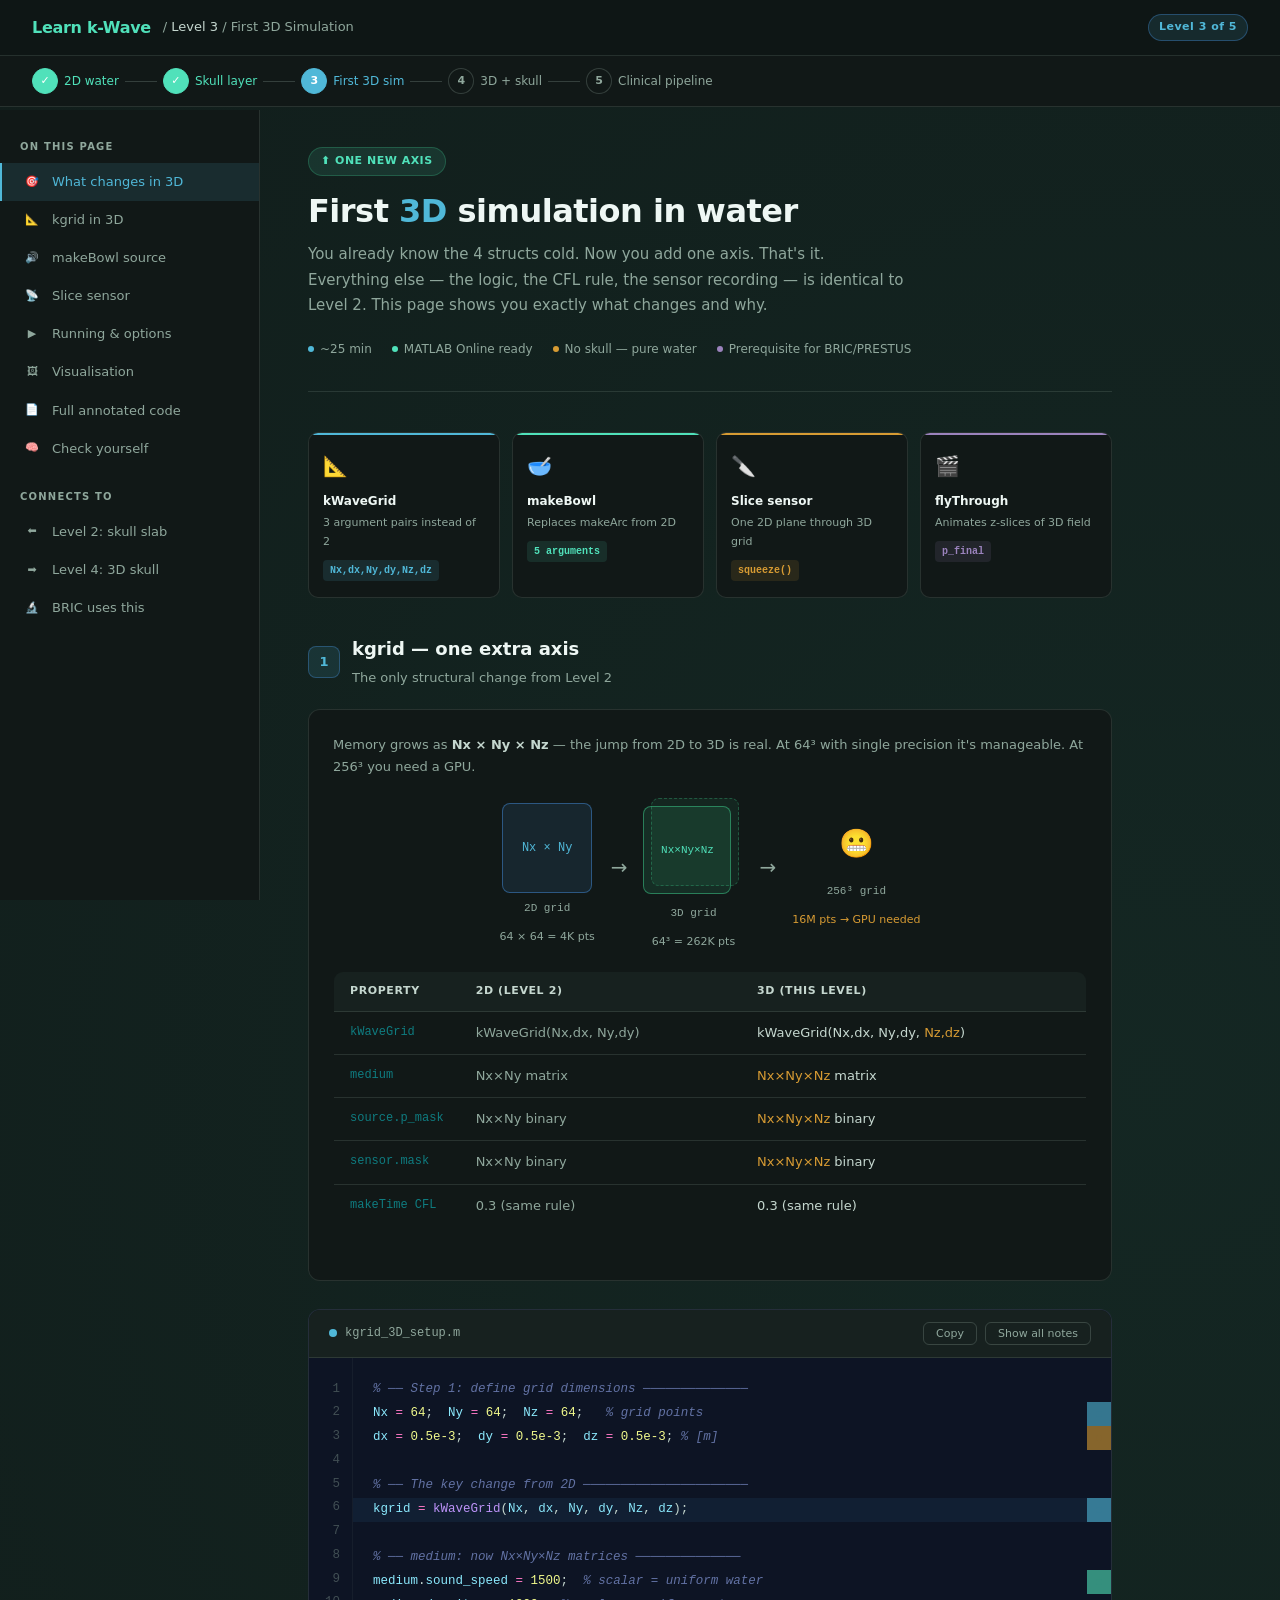
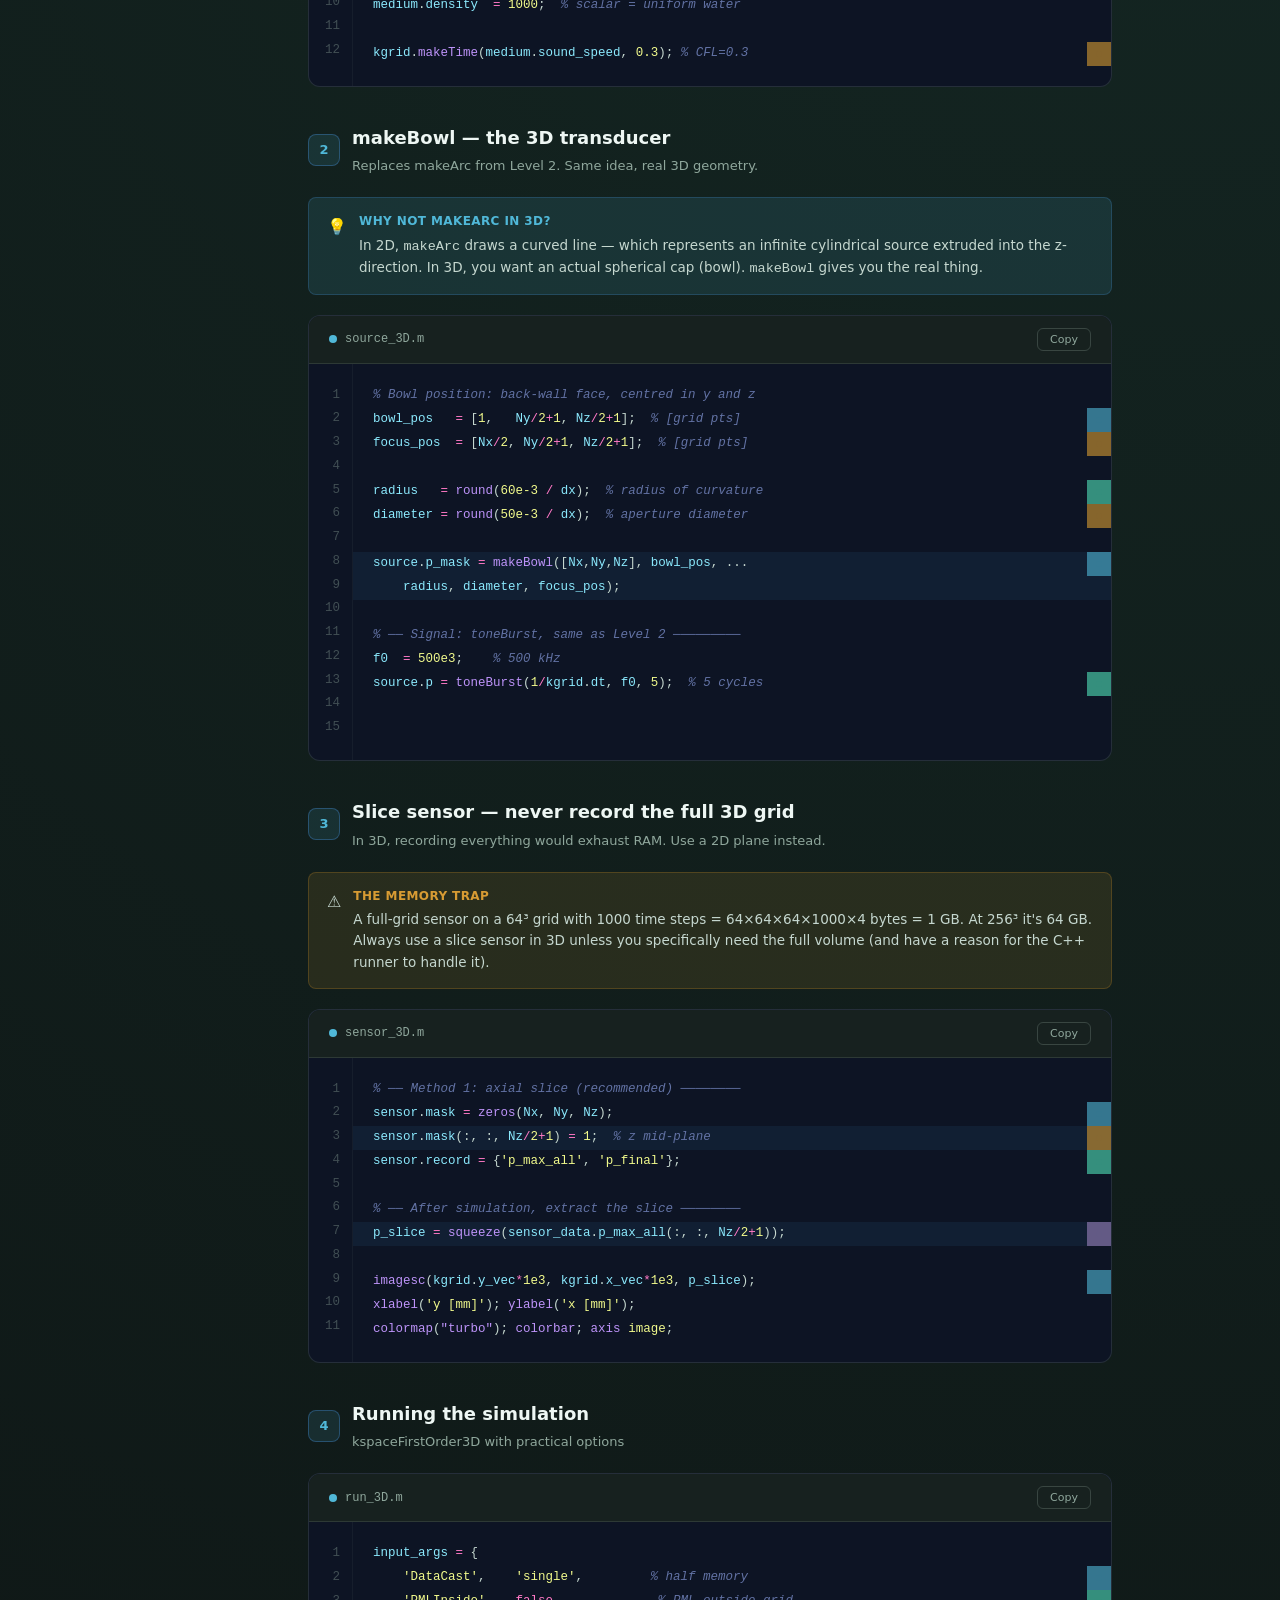
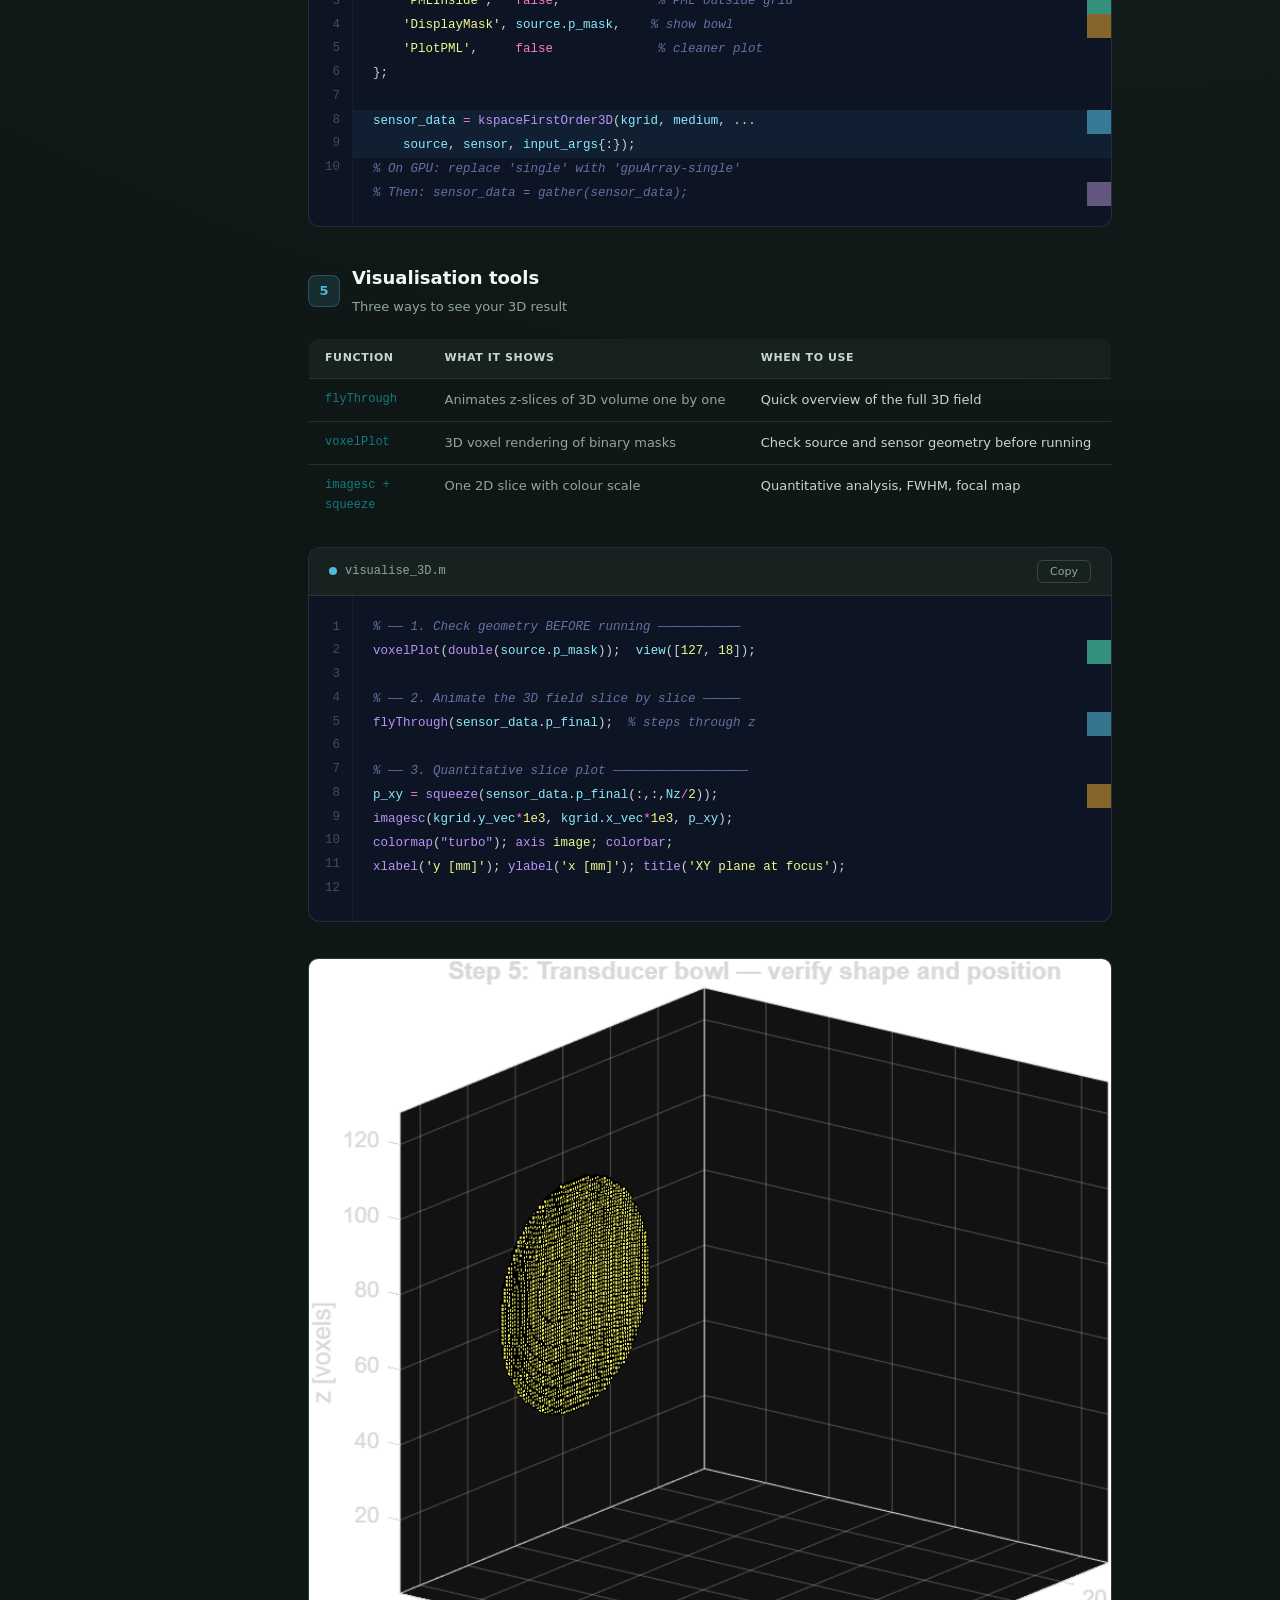
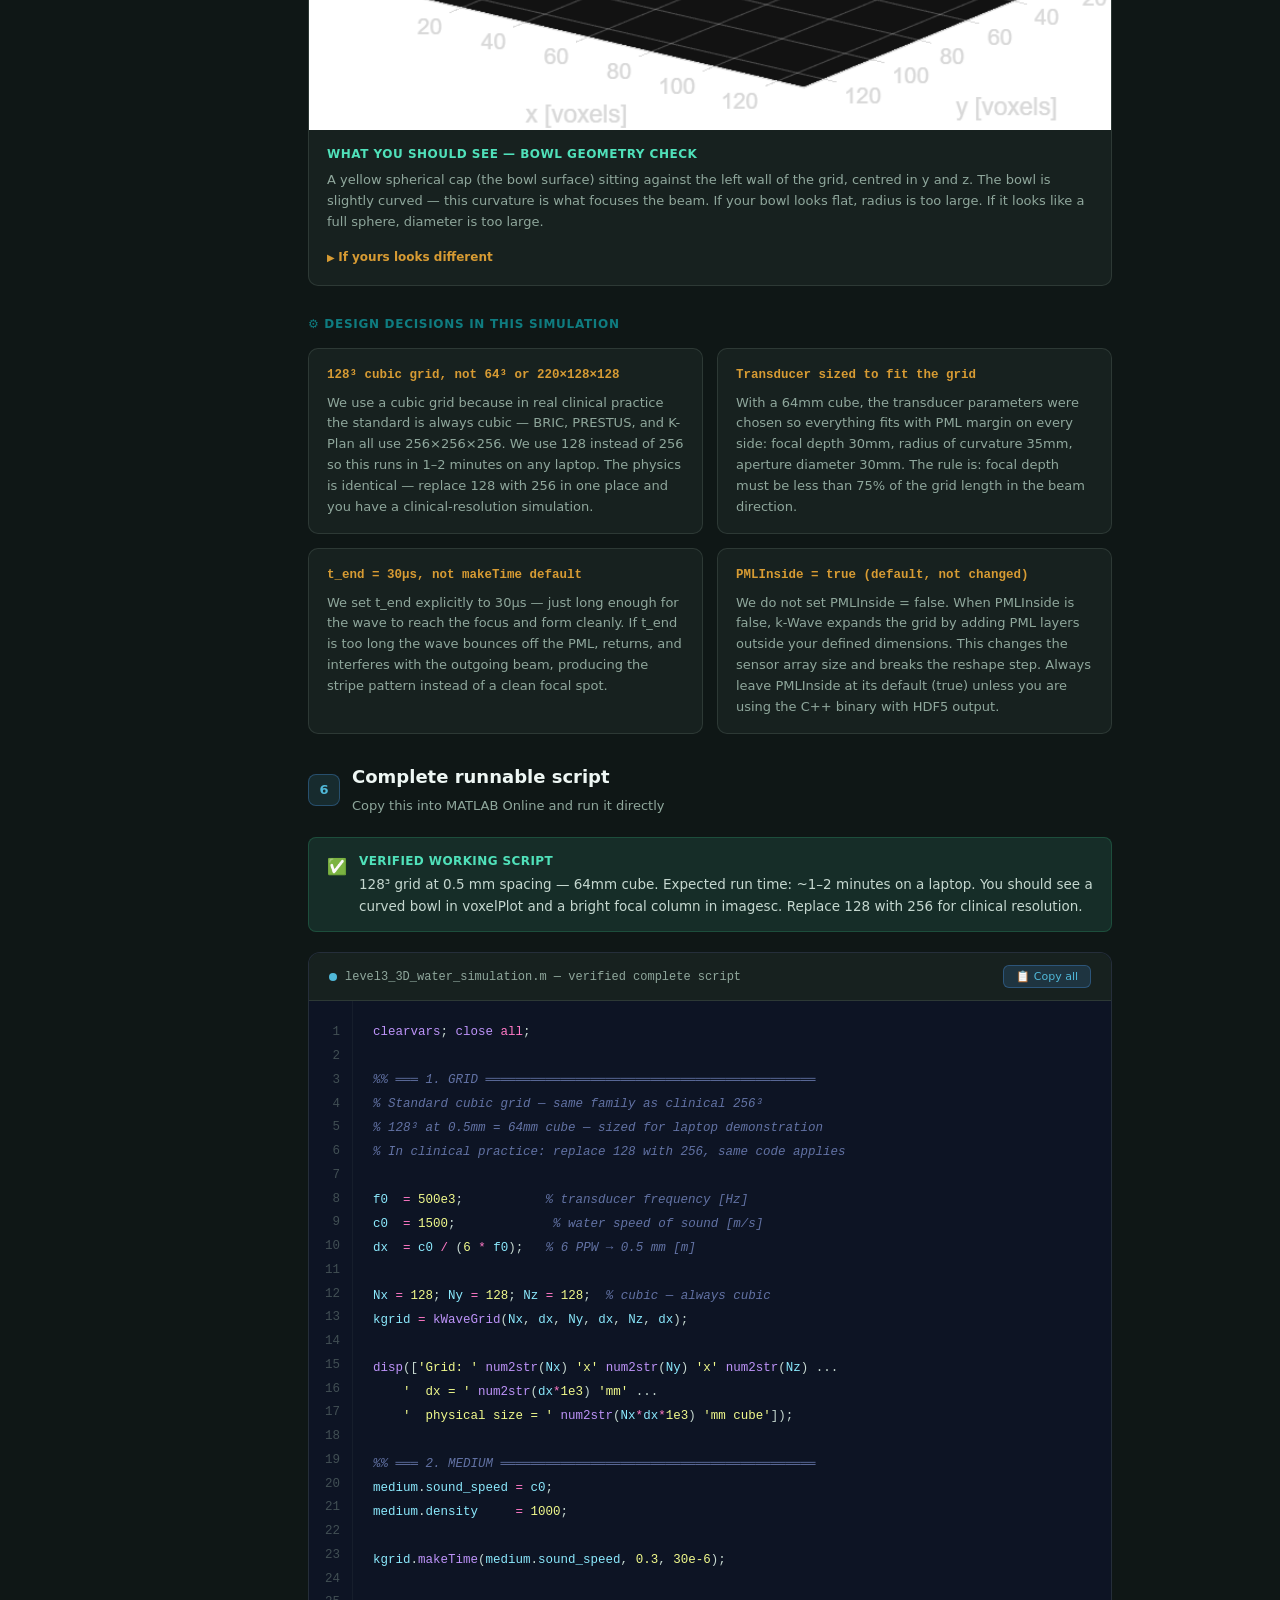
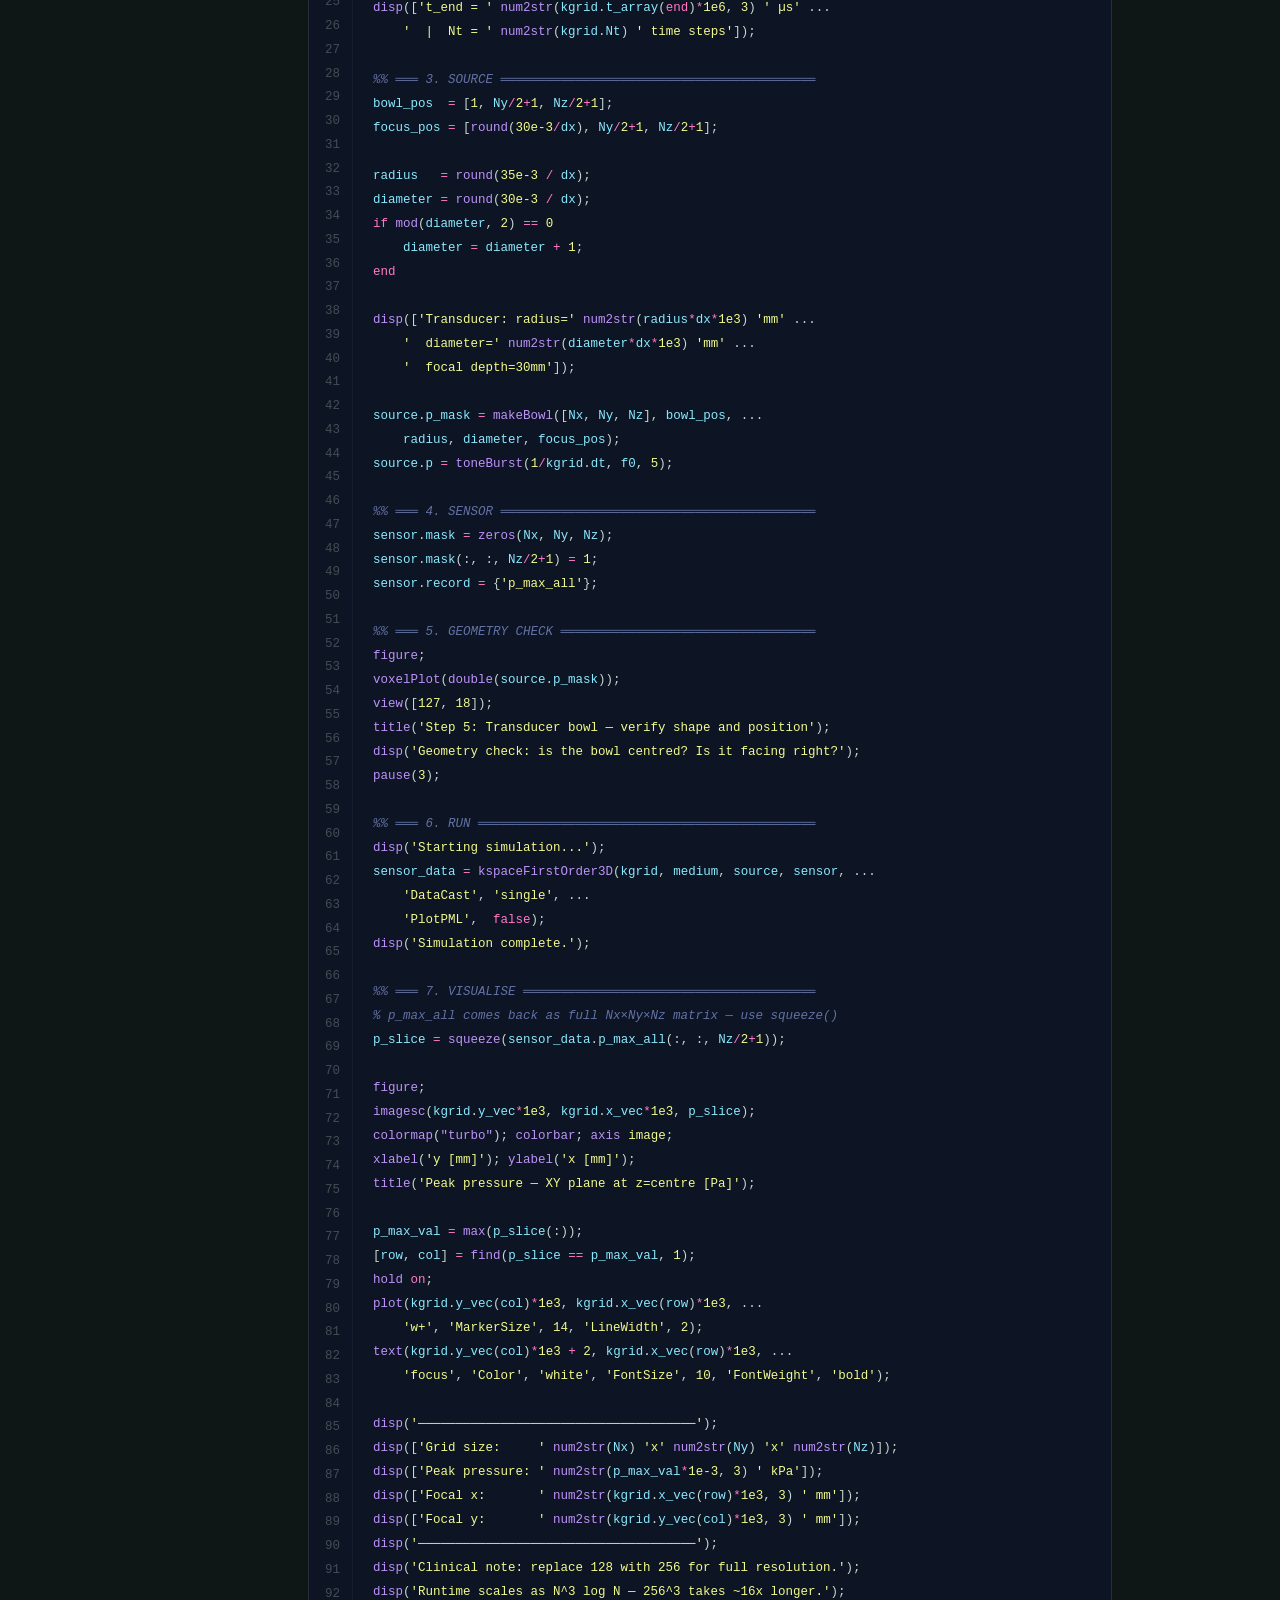
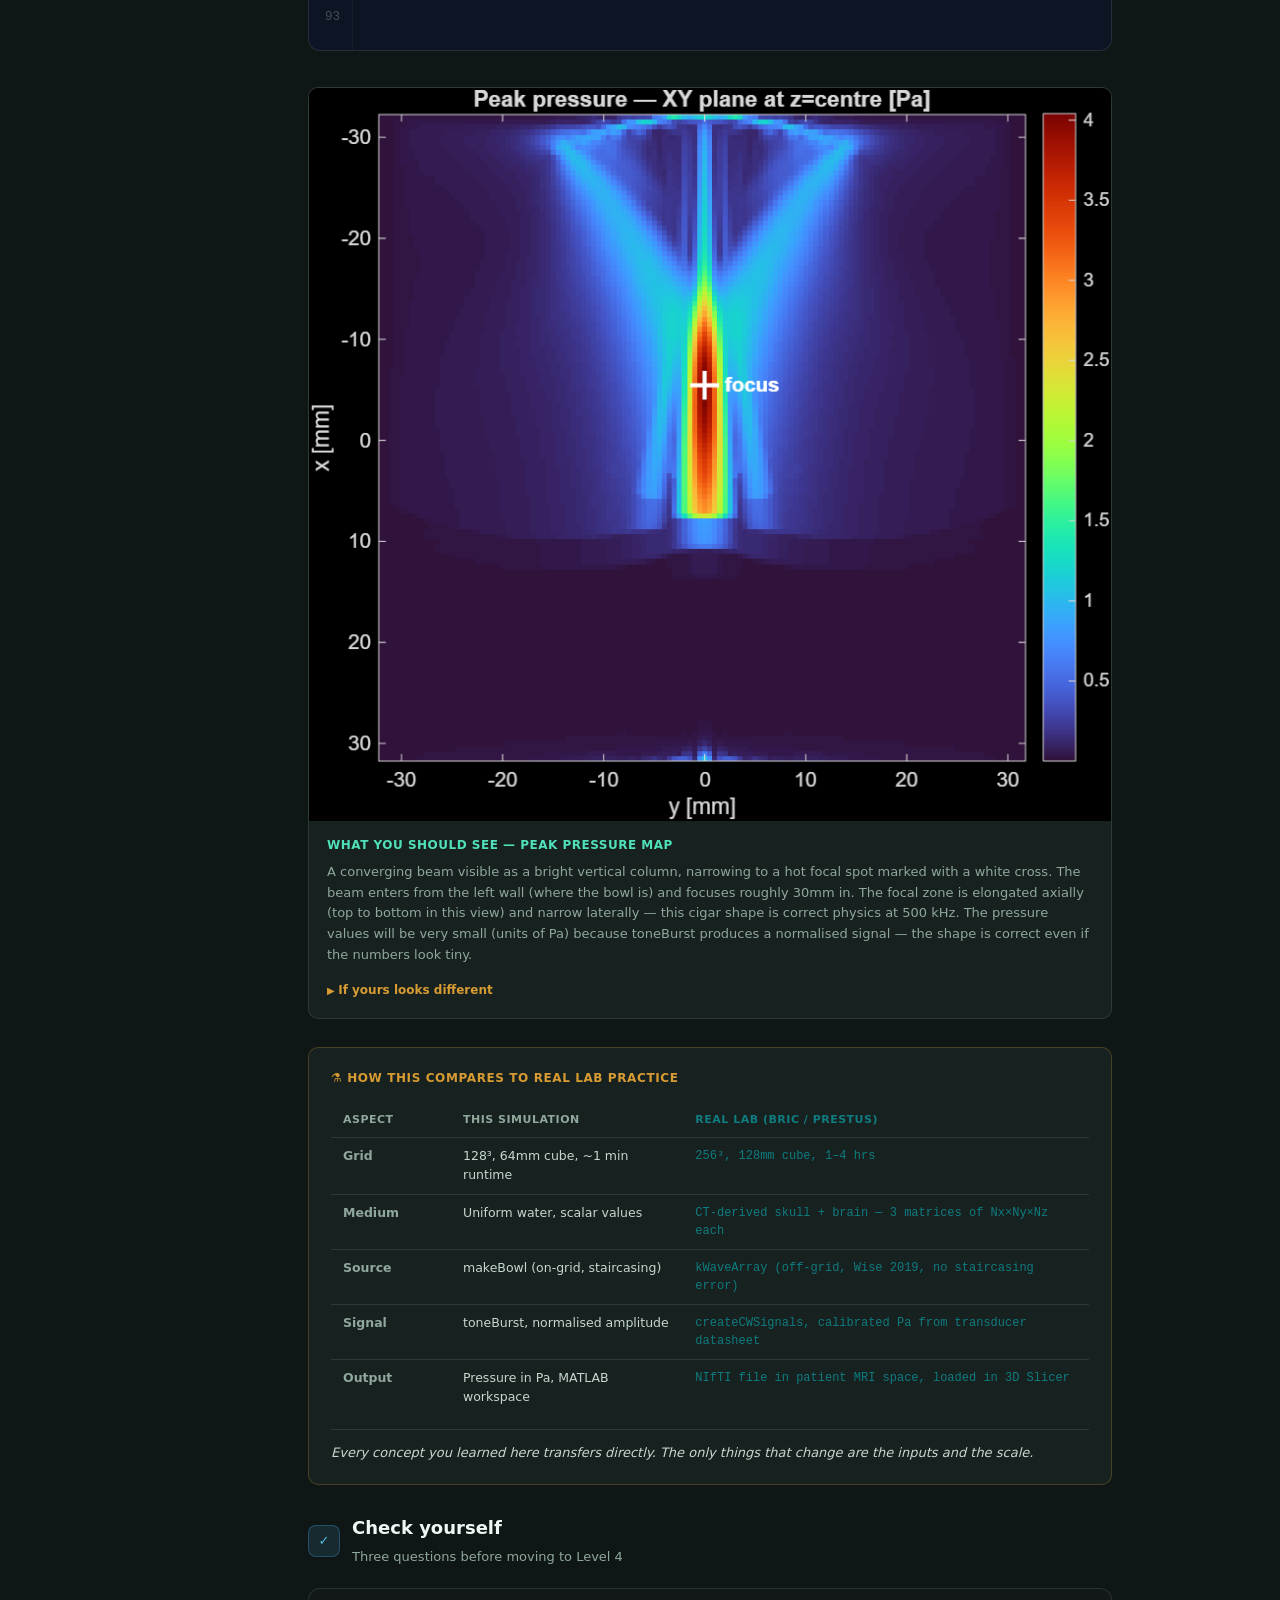
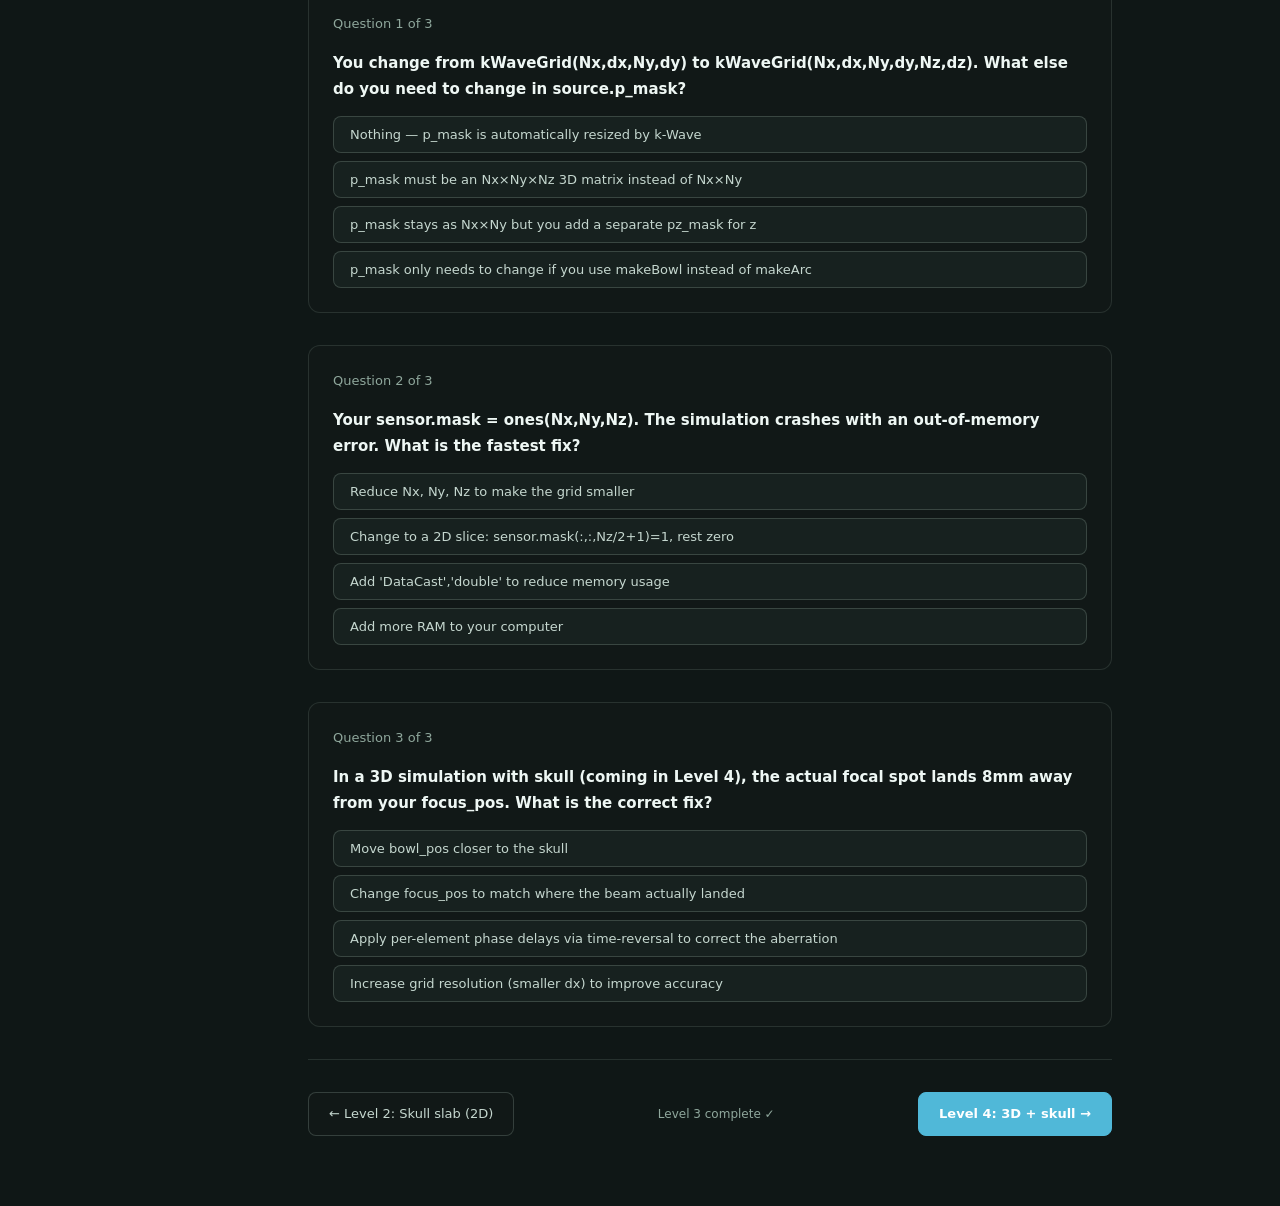
==== commit 6901db72: "Initial commit - Updated k-Wave learning site with local files" ====
--- a/level3_3d_simulation.html
+++ b/level3_3d_simulation.html
@@ -28,7 +28,7 @@
   --text-bright: #eef7f4;
   --mono: "SFMono-Regular", Consolas, "Liberation Mono", monospace;
   --sans: Inter, ui-sans-serif, system-ui, -apple-system, BlinkMacSystemFont, "Segoe UI", sans-serif;
-}
+}
 * { box-sizing: border-box; margin: 0; padding: 0; }
 html { scroll-behavior: smooth; }
 
@@ -473,6 +473,136 @@
 /* ── SCROLL SPY ── */
 section[id] { scroll-margin-top: 130px; }
 
+/* ── DESIGN DECISIONS CARDS ── */
+.design-decisions {
+  margin-bottom: 28px;
+}
+.dd-heading {
+  font-size: 12px; font-weight: 700; letter-spacing: 0.7px;
+  text-transform: uppercase; color: var(--teal);
+  margin-bottom: 14px;
+}
+.dd-grid {
+  display: grid;
+  grid-template-columns: repeat(auto-fit, minmax(280px, 1fr));
+  gap: 14px;
+}
+.dd-card {
+  background: var(--surface2);
+  border: 1px solid var(--border);
+  border-radius: 10px;
+  padding: 16px 18px;
+}
+.dd-card-title {
+  font-size: 12.5px; font-weight: 700;
+  color: var(--amber); margin-bottom: 6px;
+  font-family: var(--mono);
+}
+.dd-card-body {
+  font-size: 13px; color: var(--text-dim); line-height: 1.6;
+}
+
+/* ── IMAGE SLOT ── */
+.img-slot {
+  margin: 24px 0 28px;
+  border: 1px solid var(--border);
+  border-radius: 10px;
+  overflow: hidden;
+  background: var(--surface2);
+}
+.img-slot img {
+  width: 100%; display: block;
+  background: #111;
+  min-height: 160px;
+  object-fit: contain;
+}
+.img-slot-placeholder {
+  width: 100%; min-height: 160px;
+  display: flex; align-items: center; justify-content: center;
+  background: var(--surface3);
+  color: var(--text-dim); font-size: 13px; font-style: italic;
+  border-bottom: 1px solid var(--border);
+}
+.img-caption {
+  padding: 14px 18px;
+}
+.img-caption-title {
+  font-size: 12px; font-weight: 700;
+  color: var(--green); text-transform: uppercase;
+  letter-spacing: 0.5px; margin-bottom: 6px;
+}
+.img-caption-body {
+  font-size: 13px; color: var(--text-dim); line-height: 1.6;
+}
+.img-troubleshoot {
+  margin-top: 10px;
+}
+.img-troubleshoot summary {
+  font-size: 12px; color: var(--amber);
+  cursor: pointer; font-weight: 600;
+  padding: 4px 0;
+  list-style: none;
+}
+.img-troubleshoot summary::-webkit-details-marker { display: none; }
+.img-troubleshoot summary::before { content: "▶ "; font-size: 10px; }
+details[open] .img-troubleshoot summary::before { content: "▼ "; }
+.img-troubleshoot-body {
+  font-size: 12.5px; color: var(--text-dim);
+  line-height: 1.65; margin-top: 8px;
+  padding: 10px 14px;
+  background: var(--surface3);
+  border-radius: 6px;
+  border-left: 2px solid var(--amber);
+}
+.img-troubleshoot-body p { margin-bottom: 6px; }
+.img-troubleshoot-body p:last-child { margin-bottom: 0; }
+.img-troubleshoot-body strong { color: var(--amber); }
+
+/* ── LAB COMPARISON TABLE ── */
+.lab-callout {
+  background: var(--surface2);
+  border: 1px solid rgba(215,155,51,0.25);
+  border-radius: 10px;
+  padding: 20px 22px;
+  margin: 28px 0;
+}
+.lab-callout-title {
+  font-size: 12px; font-weight: 700;
+  letter-spacing: 0.6px; text-transform: uppercase;
+  color: var(--amber); margin-bottom: 14px;
+  display: flex; align-items: center; gap: 8px;
+}
+.lab-table {
+  width: 100%; border-collapse: collapse; font-size: 12.5px;
+  margin-bottom: 14px;
+}
+.lab-table th {
+  padding: 8px 12px;
+  font-size: 11px; font-weight: 700; letter-spacing: 0.5px;
+  text-transform: uppercase; color: var(--text-dim);
+  border-bottom: 1px solid var(--border);
+  text-align: left;
+}
+.lab-table th:last-child { color: var(--teal); }
+.lab-table td {
+  padding: 9px 12px; vertical-align: top;
+  border-bottom: 1px solid var(--border);
+  font-size: 12.5px; line-height: 1.5;
+}
+.lab-table tr:last-child td { border-bottom: none; }
+.lab-table td:first-child {
+  color: var(--text-dim); font-weight: 600;
+  width: 120px; white-space: nowrap;
+}
+.lab-table td:nth-child(2) { color: var(--text); }
+.lab-table td:nth-child(3) { color: var(--teal); font-family: var(--mono); font-size: 12px; }
+.lab-callout-footer {
+  font-size: 13px; color: var(--text);
+  font-style: italic; padding-top: 4px;
+  border-top: 1px solid var(--border);
+  padding-top: 12px; margin-top: 4px;
+}
+
 </style>
 </head>
 <body>
@@ -488,12 +618,12 @@
 
 <!-- PROGRESS -->
 <div class="progress-track">
-  <div class="progress-step done" onclick="alert('Go to Level 1')">
+  <div class="progress-step done" onclick="location.href='index.html#layer1'" style="cursor:pointer">
     <div class="step-dot">✓</div>
     <span>2D water</span>
   </div>
   <div class="step-connector"></div>
-  <div class="progress-step done" onclick="alert('Go to Level 2')">
+  <div class="progress-step done" onclick="location.href='index.html#layer2'" style="cursor:pointer">
     <div class="step-dot">✓</div>
     <span>Skull layer</span>
   </div>
@@ -503,12 +633,12 @@
     <span>First 3D sim</span>
   </div>
   <div class="step-connector"></div>
-  <div class="progress-step">
+  <div class="progress-step" onclick="location.href='level4_3d_skull.html'" style="cursor:pointer">
     <div class="step-dot">4</div>
     <span>3D + skull</span>
   </div>
   <div class="step-connector"></div>
-  <div class="progress-step">
+  <div class="progress-step" onclick="location.href='level5_clinical_pipeline.html'" style="cursor:pointer">
     <div class="step-dot">5</div>
     <span>Clinical pipeline</span>
   </div>
@@ -521,40 +651,40 @@
   <nav class="sidebar">
     <div class="sidebar-section">
       <div class="sidebar-label">On this page</div>
-      <div class="sidebar-item active" onclick="scrollTo('intro')">
+      <div class="sidebar-item active" onclick="scrollToSection('intro',this)">
         <div class="si-icon">🎯</div> What changes in 3D
       </div>
-      <div class="sidebar-item" onclick="scrollTo('grid')">
+      <div class="sidebar-item" onclick="scrollToSection('grid',this)">
         <div class="si-icon">📐</div> kgrid in 3D
       </div>
-      <div class="sidebar-item" onclick="scrollTo('source')">
+      <div class="sidebar-item" onclick="scrollToSection('source',this)">
         <div class="si-icon">🔊</div> makeBowl source
       </div>
-      <div class="sidebar-item" onclick="scrollTo('sensor')">
+      <div class="sidebar-item" onclick="scrollToSection('sensor',this)">
         <div class="si-icon">📡</div> Slice sensor
       </div>
-      <div class="sidebar-item" onclick="scrollTo('run')">
+      <div class="sidebar-item" onclick="scrollToSection('run',this)">
         <div class="si-icon">▶️</div> Running & options
       </div>
-      <div class="sidebar-item" onclick="scrollTo('visualise')">
+      <div class="sidebar-item" onclick="scrollToSection('visualise',this)">
         <div class="si-icon">🖼</div> Visualisation
       </div>
-      <div class="sidebar-item" onclick="scrollTo('fullcode')">
+      <div class="sidebar-item" onclick="scrollToSection('fullcode',this)">
         <div class="si-icon">📄</div> Full annotated code
       </div>
-      <div class="sidebar-item" onclick="scrollTo('quiz')">
+      <div class="sidebar-item" onclick="scrollToSection('quiz',this)">
         <div class="si-icon">🧠</div> Check yourself
       </div>
     </div>
     <div class="sidebar-section" style="margin-top:16px;">
       <div class="sidebar-label">Connects to</div>
-      <div class="sidebar-item" onclick="alert('Level 2: Heterogeneous medium')">
+      <div class="sidebar-item" onclick="location.href='index.html#layer2'">
         <div class="si-icon">⬅</div> Level 2: skull slab
       </div>
-      <div class="sidebar-item" onclick="alert('Level 4: 3D skull')">
+      <div class="sidebar-item" onclick="location.href='level4_3d_skull.html'">
         <div class="si-icon">➡</div> Level 4: 3D skull
       </div>
-      <div class="sidebar-item" onclick="alert('BRIC connection')">
+      <div class="sidebar-item" onclick="location.href='level5_clinical_pipeline.html'">
         <div class="si-icon">🔬</div> BRIC uses this
       </div>
     </div>
@@ -839,10 +969,10 @@
 
             <div class="code-line"><div class="code-line-content"></div><div class="annotation-trigger"></div></div>
             <div class="code-line"><div class="code-line-content"><span class="cmt">% ── After simulation, extract the slice ────────</span></div><div class="annotation-trigger"></div></div>
-            <div class="code-line" id="sen7"><div class="code-line-content"><span class="var">p_slice</span> <span class="op">=</span> <span class="fn">reshape</span>(<span class="var">sensor_data</span>.<span class="var">p_max_all</span>, <span class="var">Nx</span>, <span class="var">Ny</span>);</div><div class="annotation-trigger has-note ann-purple" onclick="toggleAnn('ann-sen7')"><div class="ann-dot ann-purple"></div></div></div>
+            <div class="code-line highlighted" id="sen7"><div class="code-line-content"><span class="var">p_slice</span> <span class="op">=</span> <span class="fn">squeeze</span>(<span class="var">sensor_data</span>.<span class="var">p_max_all</span>(:, :, <span class="var">Nz</span><span class="op">/</span><span class="num">2</span><span class="op">+</span><span class="num">1</span>));</div><div class="annotation-trigger has-note ann-purple" onclick="toggleAnn('ann-sen7')"><div class="ann-dot ann-purple"></div></div></div>
             <div class="annotation-panel purple" id="ann-sen7">
-              <div class="ann-title">reshape() — always needed with binary masks</div>
-              <div class="ann-body">k-Wave returns sensor data as a flat vector ordered by MATLAB's column-major linear indexing. <code>reshape(data, Nx, Ny)</code> puts it back into the 2D slice shape so you can use <code>imagesc</code>. This is the same reshape rule you learned in Level 2.</div>
+              <div class="ann-title">Why squeeze() instead of reshape()</div>
+              <div class="ann-body">In this k-Wave version, <code>p_max_all</code> is returned as a full Nx×Ny×Nz 3D matrix rather than a flat vector. Indexing with <code>(:,:,Nz/2+1)</code> extracts one z-slice but leaves a trailing size-1 dimension — the result is 128×128×1. <code>squeeze()</code> removes that singleton dimension giving a clean 128×128 matrix that <code>imagesc</code> can display. <br><br><strong>Note:</strong> if you see a <code>reshape()</code> error, this is the fix — check the actual size of p_max_all with <code>disp(size(sensor_data.p_max_all))</code> first.</div>
             </div>
 
             <div class="code-line"><div class="code-line-content"></div><div class="annotation-trigger"></div></div>
@@ -853,7 +983,7 @@
             </div>
 
             <div class="code-line" id="sen10"><div class="code-line-content"><span class="fn">xlabel</span>(<span class="str">'y [mm]'</span>); <span class="fn">ylabel</span>(<span class="str">'x [mm]'</span>);</div><div class="annotation-trigger"></div></div>
-            <div class="code-line" id="sen11"><div class="code-line-content"><span class="fn">colormap</span>(<span class="fn">getColorMap</span>); <span class="fn">colorbar</span>; <span class="fn">axis</span> <span class="str">image</span>;</div><div class="annotation-trigger"></div></div>
+            <div class="code-line" id="sen11"><div class="code-line-content"><span class="fn">colormap</span>(<span class="fn">"turbo"</span>); <span class="fn">colorbar</span>; <span class="fn">axis</span> <span class="str">image</span>;</div><div class="annotation-trigger"></div></div>
 
           </div>
         </div>
@@ -970,13 +1100,56 @@
             </div>
 
             <div class="code-line" id="vl10"><div class="code-line-content"><span class="fn">imagesc</span>(<span class="var">kgrid</span>.<span class="var">y_vec</span><span class="op">*</span><span class="num">1e3</span>, <span class="var">kgrid</span>.<span class="var">x_vec</span><span class="op">*</span><span class="num">1e3</span>, <span class="var">p_xy</span>);</div><div class="annotation-trigger"></div></div>
-            <div class="code-line" id="vl11"><div class="code-line-content"><span class="fn">colormap</span>(<span class="fn">getColorMap</span>); <span class="fn">axis</span> <span class="str">image</span>; <span class="fn">colorbar</span>;</div><div class="annotation-trigger"></div></div>
+            <div class="code-line" id="vl11"><div class="code-line-content"><span class="fn">colormap</span>(<span class="fn">"turbo"</span>); <span class="fn">axis</span> <span class="str">image</span>; <span class="fn">colorbar</span>;</div><div class="annotation-trigger"></div></div>
             <div class="code-line" id="vl12"><div class="code-line-content"><span class="fn">xlabel</span>(<span class="str">'y [mm]'</span>); <span class="fn">ylabel</span>(<span class="str">'x [mm]'</span>); <span class="fn">title</span>(<span class="str">'XY plane at focus'</span>);</div><div class="annotation-trigger"></div></div>
 
           </div>
         </div>
       </div>
     </section>
+
+    <!-- IMAGE SLOT 1: Bowl geometry -->
+    <div class="img-slot">
+      <img src="teaching_images/level3_bowl_geometry.png"
+           alt="MATLAB voxelPlot output showing a yellow spherical-cap bowl source sitting against the left wall of the 3D grid, centred in y and z, with visible curvature"
+           onerror="this.style.display='none';this.nextElementSibling.style.display='flex'">
+      <div class="img-slot-placeholder" style="display:none">📷 Screenshot goes here — teaching_images/level3_bowl_geometry.png</div>
+      <div class="img-caption">
+        <div class="img-caption-title">What you should see — bowl geometry check</div>
+        <div class="img-caption-body">A yellow spherical cap (the bowl surface) sitting against the left wall of the grid, centred in y and z. The bowl is slightly curved — this curvature is what focuses the beam. If your bowl looks flat, radius is too large. If it looks like a full sphere, diameter is too large.</div>
+        <details class="img-troubleshoot">
+          <summary>If yours looks different</summary>
+          <div class="img-troubleshoot-body">
+            <p><strong>Bowl not visible:</strong> voxelPlot requires the source mask to have at least one active voxel — check makeBowl arguments.</p>
+            <p><strong>Bowl touching the grid edge:</strong> diameter is too large for your grid size, reduce it.</p>
+            <p><strong>Bowl in the wrong position:</strong> check bowl_pos coordinates — x=1 means back wall, Ny/2+1 and Nz/2+1 mean centred.</p>
+          </div>
+        </details>
+      </div>
+    </div>
+
+    <!-- DESIGN DECISIONS -->
+    <div class="design-decisions">
+      <div class="dd-heading">⚙ Design decisions in this simulation</div>
+      <div class="dd-grid">
+        <div class="dd-card">
+          <div class="dd-card-title">128³ cubic grid, not 64³ or 220×128×128</div>
+          <div class="dd-card-body">We use a cubic grid because in real clinical practice the standard is always cubic — BRIC, PRESTUS, and K-Plan all use 256×256×256. We use 128 instead of 256 so this runs in 1–2 minutes on any laptop. The physics is identical — replace 128 with 256 in one place and you have a clinical-resolution simulation.</div>
+        </div>
+        <div class="dd-card">
+          <div class="dd-card-title">Transducer sized to fit the grid</div>
+          <div class="dd-card-body">With a 64mm cube, the transducer parameters were chosen so everything fits with PML margin on every side: focal depth 30mm, radius of curvature 35mm, aperture diameter 30mm. The rule is: focal depth must be less than 75% of the grid length in the beam direction.</div>
+        </div>
+        <div class="dd-card">
+          <div class="dd-card-title">t_end = 30µs, not makeTime default</div>
+          <div class="dd-card-body">We set t_end explicitly to 30µs — just long enough for the wave to reach the focus and form cleanly. If t_end is too long the wave bounces off the PML, returns, and interferes with the outgoing beam, producing the stripe pattern instead of a clean focal spot.</div>
+        </div>
+        <div class="dd-card">
+          <div class="dd-card-title">PMLInside = true (default, not changed)</div>
+          <div class="dd-card-body">We do not set PMLInside = false. When PMLInside is false, k-Wave expands the grid by adding PML layers outside your defined dimensions. This changes the sensor array size and breaks the reshape step. Always leave PMLInside at its default (true) unless you are using the C++ binary with HDF5 output.</div>
+        </div>
+      </div>
+    </div>
 
     <!-- SECTION 6: FULL CODE -->
     <section id="fullcode" class="code-section">
@@ -991,76 +1164,175 @@
       <div class="callout tip">
         <div class="callout-icon">✅</div>
         <div class="callout-text">
-          <strong>MATLAB Online ready</strong>
-          This script runs on a 64³ grid which fits in MATLAB Online's memory limit. Expected run time: ~2 minutes. You should see a bowl-shaped source in the voxelPlot and a focused beam in imagesc.
+          <strong>Verified working script</strong>
+          128³ grid at 0.5 mm spacing — 64mm cube. Expected run time: ~1–2 minutes on a laptop. You should see a curved bowl in voxelPlot and a bright focal column in imagesc. Replace 128 with 256 for clinical resolution.
         </div>
       </div>
 
       <div class="code-wrapper">
         <div class="code-topbar">
-          <div class="code-filename">level3_3D_water_simulation.m — complete script</div>
+          <div class="code-filename">level3_3D_water_simulation.m — verified complete script</div>
           <div class="code-actions">
             <button class="code-btn" onclick="copyCode('full-code')" style="background:rgba(77,163,255,0.15);color:var(--blue);border-color:rgba(77,163,255,0.3);">📋 Copy all</button>
           </div>
         </div>
         <div class="code-body" id="full-code">
-          <div class="line-nums">1<br>2<br>3<br>4<br>5<br>6<br>7<br>8<br>9<br>10<br>11<br>12<br>13<br>14<br>15<br>16<br>17<br>18<br>19<br>20<br>21<br>22<br>23<br>24<br>25<br>26<br>27<br>28<br>29<br>30<br>31<br>32<br>33<br>34<br>35<br>36<br>37<br>38<br>39<br>40<br>41<br>42<br>43<br>44<br>45<br>46<br>47<br>48<br>49<br>50<br>51<br>52<br>53<br>54<br>55<br>56<br>57<br>58</div>
+          <div class="line-nums">1<br>2<br>3<br>4<br>5<br>6<br>7<br>8<br>9<br>10<br>11<br>12<br>13<br>14<br>15<br>16<br>17<br>18<br>19<br>20<br>21<br>22<br>23<br>24<br>25<br>26<br>27<br>28<br>29<br>30<br>31<br>32<br>33<br>34<br>35<br>36<br>37<br>38<br>39<br>40<br>41<br>42<br>43<br>44<br>45<br>46<br>47<br>48<br>49<br>50<br>51<br>52<br>53<br>54<br>55<br>56<br>57<br>58<br>59<br>60<br>61<br>62<br>63<br>64<br>65<br>66<br>67<br>68<br>69<br>70<br>71<br>72<br>73<br>74<br>75<br>76<br>77<br>78<br>79<br>80<br>81<br>82<br>83<br>84<br>85<br>86<br>87<br>88<br>89<br>90<br>91<br>92<br>93</div>
           <div class="code-lines" style="font-size:12px;">
-            <div class="code-line"><div class="code-line-content"><span class="fn">clearvars</span>; <span class="fn">close</span> <span class="str">all</span>;</div><div class="annotation-trigger"></div></div>
-            <div class="code-line"><div class="code-line-content"></div><div class="annotation-trigger"></div></div>
-            <div class="code-line"><div class="code-line-content"><span class="cmt">%% ═══════════ 1. GRID ════════════════════════════════════</span></div><div class="annotation-trigger"></div></div>
-            <div class="code-line"><div class="code-line-content"><span class="var">Nx</span> <span class="op">=</span> <span class="num">64</span>;  <span class="var">Ny</span> <span class="op">=</span> <span class="num">64</span>;  <span class="var">Nz</span> <span class="op">=</span> <span class="num">64</span>;</div><div class="annotation-trigger"></div></div>
-            <div class="code-line"><div class="code-line-content"><span class="var">f0</span>  <span class="op">=</span> <span class="num">500e3</span>;          <span class="cmt">% transducer frequency [Hz]</span></div><div class="annotation-trigger"></div></div>
-            <div class="code-line"><div class="code-line-content"><span class="var">c0</span>  <span class="op">=</span> <span class="num">1500</span>;            <span class="cmt">% water speed of sound [m/s]</span></div><div class="annotation-trigger"></div></div>
+            <div class="code-line"><div class="code-line-content"><span class="fn">clearvars</span>; <span class="fn">close</span> <span class="kw">all</span>;</div><div class="annotation-trigger"></div></div>
+            <div class="code-line"><div class="code-line-content"></div><div class="annotation-trigger"></div></div>
+            <div class="code-line"><div class="code-line-content"><span class="cmt">%% ═══ 1. GRID ════════════════════════════════════════════</span></div><div class="annotation-trigger"></div></div>
+            <div class="code-line"><div class="code-line-content"><span class="cmt">% Standard cubic grid — same family as clinical 256³</span></div><div class="annotation-trigger"></div></div>
+            <div class="code-line"><div class="code-line-content"><span class="cmt">% 128³ at 0.5mm = 64mm cube — sized for laptop demonstration</span></div><div class="annotation-trigger"></div></div>
+            <div class="code-line"><div class="code-line-content"><span class="cmt">% In clinical practice: replace 128 with 256, same code applies</span></div><div class="annotation-trigger"></div></div>
+            <div class="code-line"><div class="code-line-content"></div><div class="annotation-trigger"></div></div>
+            <div class="code-line"><div class="code-line-content"><span class="var">f0</span>  <span class="op">=</span> <span class="num">500e3</span>;           <span class="cmt">% transducer frequency [Hz]</span></div><div class="annotation-trigger"></div></div>
+            <div class="code-line"><div class="code-line-content"><span class="var">c0</span>  <span class="op">=</span> <span class="num">1500</span>;             <span class="cmt">% water speed of sound [m/s]</span></div><div class="annotation-trigger"></div></div>
             <div class="code-line"><div class="code-line-content"><span class="var">dx</span>  <span class="op">=</span> <span class="var">c0</span> <span class="op">/</span> (<span class="num">6</span> <span class="op">*</span> <span class="var">f0</span>);   <span class="cmt">% 6 PPW → 0.5 mm [m]</span></div><div class="annotation-trigger"></div></div>
+            <div class="code-line"><div class="code-line-content"></div><div class="annotation-trigger"></div></div>
+            <div class="code-line"><div class="code-line-content"><span class="var">Nx</span> <span class="op">=</span> <span class="num">128</span>; <span class="var">Ny</span> <span class="op">=</span> <span class="num">128</span>; <span class="var">Nz</span> <span class="op">=</span> <span class="num">128</span>;  <span class="cmt">% cubic — always cubic</span></div><div class="annotation-trigger"></div></div>
             <div class="code-line"><div class="code-line-content"><span class="var">kgrid</span> <span class="op">=</span> <span class="fn">kWaveGrid</span>(<span class="var">Nx</span>, <span class="var">dx</span>, <span class="var">Ny</span>, <span class="var">dx</span>, <span class="var">Nz</span>, <span class="var">dx</span>);</div><div class="annotation-trigger"></div></div>
             <div class="code-line"><div class="code-line-content"></div><div class="annotation-trigger"></div></div>
-            <div class="code-line"><div class="code-line-content"><span class="cmt">%% ═══════════ 2. MEDIUM ══════════════════════════════════</span></div><div class="annotation-trigger"></div></div>
-            <div class="code-line"><div class="code-line-content"><span class="var">medium</span>.<span class="var">sound_speed</span> <span class="op">=</span> <span class="var">c0</span>;   <span class="cmt">% uniform water</span></div><div class="annotation-trigger"></div></div>
-            <div class="code-line"><div class="code-line-content"><span class="var">medium</span>.<span class="var">density</span>  <span class="op">=</span> <span class="num">1000</span>;       <span class="cmt">% [kg/m³]</span></div><div class="annotation-trigger"></div></div>
-            <div class="code-line"><div class="code-line-content"><span class="var">kgrid</span>.<span class="fn">makeTime</span>(<span class="var">medium</span>.<span class="var">sound_speed</span>, <span class="num">0.3</span>);</div><div class="annotation-trigger"></div></div>
-            <div class="code-line"><div class="code-line-content"></div><div class="annotation-trigger"></div></div>
-            <div class="code-line"><div class="code-line-content"><span class="cmt">%% ═══════════ 3. SOURCE ══════════════════════════════════</span></div><div class="annotation-trigger"></div></div>
-            <div class="code-line"><div class="code-line-content"><span class="var">bowl_pos</span>  <span class="op">=</span> [<span class="num">1</span>,      <span class="var">Ny</span><span class="op">/</span><span class="num">2</span><span class="op">+</span><span class="num">1</span>, <span class="var">Nz</span><span class="op">/</span><span class="num">2</span><span class="op">+</span><span class="num">1</span>];</div><div class="annotation-trigger"></div></div>
-            <div class="code-line"><div class="code-line-content"><span class="var">focus_pos</span> <span class="op">=</span> [<span class="var">Nx</span><span class="op">/</span><span class="num">2</span>,  <span class="var">Ny</span><span class="op">/</span><span class="num">2</span><span class="op">+</span><span class="num">1</span>, <span class="var">Nz</span><span class="op">/</span><span class="num">2</span><span class="op">+</span><span class="num">1</span>];</div><div class="annotation-trigger"></div></div>
-            <div class="code-line"><div class="code-line-content"><span class="var">radius</span>    <span class="op">=</span> <span class="fn">round</span>(<span class="num">25e-3</span> <span class="op">/</span> <span class="var">dx</span>); <span class="cmt">% 25 mm focal depth</span></div><div class="annotation-trigger"></div></div>
-            <div class="code-line"><div class="code-line-content"><span class="var">diameter</span>  <span class="op">=</span> <span class="fn">round</span>(<span class="num">20e-3</span> <span class="op">/</span> <span class="var">dx</span>); <span class="cmt">% 20 mm aperture</span></div><div class="annotation-trigger"></div></div>
-            <div class="code-line"><div class="code-line-content"><span class="kw">if</span> <span class="fn">mod</span>(<span class="var">diameter</span>,<span class="num">2</span>)<span class="op">==</span><span class="num">0</span>; <span class="var">diameter</span> <span class="op">=</span> <span class="var">diameter</span><span class="op">+</span><span class="num">1</span>; <span class="kw">end</span> <span class="cmt">% odd rule</span></div><div class="annotation-trigger"></div></div>
-            <div class="code-line"><div class="code-line-content"></div><div class="annotation-trigger"></div></div>
-            <div class="code-line"><div class="code-line-content"><span class="var">source</span>.<span class="var">p_mask</span> <span class="op">=</span> <span class="fn">makeBowl</span>([<span class="var">Nx</span>,<span class="var">Ny</span>,<span class="var">Nz</span>], <span class="var">bowl_pos</span>, ...</div><div class="annotation-trigger"></div></div>
+            <div class="code-line"><div class="code-line-content"><span class="fn">disp</span>([<span class="str">'Grid: '</span> <span class="fn">num2str</span>(<span class="var">Nx</span>) <span class="str">'x'</span> <span class="fn">num2str</span>(<span class="var">Ny</span>) <span class="str">'x'</span> <span class="fn">num2str</span>(<span class="var">Nz</span>) ...</div><div class="annotation-trigger"></div></div>
+            <div class="code-line"><div class="code-line-content">    <span class="str">'  dx = '</span> <span class="fn">num2str</span>(<span class="var">dx</span><span class="op">*</span><span class="num">1e3</span>) <span class="str">'mm'</span> ...</div><div class="annotation-trigger"></div></div>
+            <div class="code-line"><div class="code-line-content">    <span class="str">'  physical size = '</span> <span class="fn">num2str</span>(<span class="var">Nx</span><span class="op">*</span><span class="var">dx</span><span class="op">*</span><span class="num">1e3</span>) <span class="str">'mm cube'</span>]);</div><div class="annotation-trigger"></div></div>
+            <div class="code-line"><div class="code-line-content"></div><div class="annotation-trigger"></div></div>
+            <div class="code-line"><div class="code-line-content"><span class="cmt">%% ═══ 2. MEDIUM ══════════════════════════════════════════</span></div><div class="annotation-trigger"></div></div>
+            <div class="code-line"><div class="code-line-content"><span class="var">medium</span>.<span class="var">sound_speed</span> <span class="op">=</span> <span class="var">c0</span>;</div><div class="annotation-trigger"></div></div>
+            <div class="code-line"><div class="code-line-content"><span class="var">medium</span>.<span class="var">density</span>     <span class="op">=</span> <span class="num">1000</span>;</div><div class="annotation-trigger"></div></div>
+            <div class="code-line"><div class="code-line-content"></div><div class="annotation-trigger"></div></div>
+            <div class="code-line"><div class="code-line-content"><span class="var">kgrid</span>.<span class="fn">makeTime</span>(<span class="var">medium</span>.<span class="var">sound_speed</span>, <span class="num">0.3</span>, <span class="num">30e-6</span>);</div><div class="annotation-trigger"></div></div>
+            <div class="code-line"><div class="code-line-content"></div><div class="annotation-trigger"></div></div>
+            <div class="code-line"><div class="code-line-content"><span class="fn">disp</span>([<span class="str">'t_end = '</span> <span class="fn">num2str</span>(<span class="var">kgrid</span>.<span class="var">t_array</span>(<span class="kw">end</span>)<span class="op">*</span><span class="num">1e6</span>, <span class="num">3</span>) <span class="str">' µs'</span> ...</div><div class="annotation-trigger"></div></div>
+            <div class="code-line"><div class="code-line-content">    <span class="str">'  |  Nt = '</span> <span class="fn">num2str</span>(<span class="var">kgrid</span>.<span class="var">Nt</span>) <span class="str">' time steps'</span>]);</div><div class="annotation-trigger"></div></div>
+            <div class="code-line"><div class="code-line-content"></div><div class="annotation-trigger"></div></div>
+            <div class="code-line"><div class="code-line-content"><span class="cmt">%% ═══ 3. SOURCE ══════════════════════════════════════════</span></div><div class="annotation-trigger"></div></div>
+            <div class="code-line"><div class="code-line-content"><span class="var">bowl_pos</span>  <span class="op">=</span> [<span class="num">1</span>, <span class="var">Ny</span><span class="op">/</span><span class="num">2</span><span class="op">+</span><span class="num">1</span>, <span class="var">Nz</span><span class="op">/</span><span class="num">2</span><span class="op">+</span><span class="num">1</span>];</div><div class="annotation-trigger"></div></div>
+            <div class="code-line"><div class="code-line-content"><span class="var">focus_pos</span> <span class="op">=</span> [<span class="fn">round</span>(<span class="num">30e-3</span><span class="op">/</span><span class="var">dx</span>), <span class="var">Ny</span><span class="op">/</span><span class="num">2</span><span class="op">+</span><span class="num">1</span>, <span class="var">Nz</span><span class="op">/</span><span class="num">2</span><span class="op">+</span><span class="num">1</span>];</div><div class="annotation-trigger"></div></div>
+            <div class="code-line"><div class="code-line-content"></div><div class="annotation-trigger"></div></div>
+            <div class="code-line"><div class="code-line-content"><span class="var">radius</span>   <span class="op">=</span> <span class="fn">round</span>(<span class="num">35e-3</span> <span class="op">/</span> <span class="var">dx</span>);</div><div class="annotation-trigger"></div></div>
+            <div class="code-line"><div class="code-line-content"><span class="var">diameter</span> <span class="op">=</span> <span class="fn">round</span>(<span class="num">30e-3</span> <span class="op">/</span> <span class="var">dx</span>);</div><div class="annotation-trigger"></div></div>
+            <div class="code-line"><div class="code-line-content"><span class="kw">if</span> <span class="fn">mod</span>(<span class="var">diameter</span>, <span class="num">2</span>) <span class="op">==</span> <span class="num">0</span></div><div class="annotation-trigger"></div></div>
+            <div class="code-line"><div class="code-line-content">    <span class="var">diameter</span> <span class="op">=</span> <span class="var">diameter</span> <span class="op">+</span> <span class="num">1</span>;</div><div class="annotation-trigger"></div></div>
+            <div class="code-line"><div class="code-line-content"><span class="kw">end</span></div><div class="annotation-trigger"></div></div>
+            <div class="code-line"><div class="code-line-content"></div><div class="annotation-trigger"></div></div>
+            <div class="code-line"><div class="code-line-content"><span class="fn">disp</span>([<span class="str">'Transducer: radius='</span> <span class="fn">num2str</span>(<span class="var">radius</span><span class="op">*</span><span class="var">dx</span><span class="op">*</span><span class="num">1e3</span>) <span class="str">'mm'</span> ...</div><div class="annotation-trigger"></div></div>
+            <div class="code-line"><div class="code-line-content">    <span class="str">'  diameter='</span> <span class="fn">num2str</span>(<span class="var">diameter</span><span class="op">*</span><span class="var">dx</span><span class="op">*</span><span class="num">1e3</span>) <span class="str">'mm'</span> ...</div><div class="annotation-trigger"></div></div>
+            <div class="code-line"><div class="code-line-content">    <span class="str">'  focal depth=30mm'</span>]);</div><div class="annotation-trigger"></div></div>
+            <div class="code-line"><div class="code-line-content"></div><div class="annotation-trigger"></div></div>
+            <div class="code-line"><div class="code-line-content"><span class="var">source</span>.<span class="var">p_mask</span> <span class="op">=</span> <span class="fn">makeBowl</span>([<span class="var">Nx</span>, <span class="var">Ny</span>, <span class="var">Nz</span>], <span class="var">bowl_pos</span>, ...</div><div class="annotation-trigger"></div></div>
             <div class="code-line"><div class="code-line-content">    <span class="var">radius</span>, <span class="var">diameter</span>, <span class="var">focus_pos</span>);</div><div class="annotation-trigger"></div></div>
             <div class="code-line"><div class="code-line-content"><span class="var">source</span>.<span class="var">p</span> <span class="op">=</span> <span class="fn">toneBurst</span>(<span class="num">1</span><span class="op">/</span><span class="var">kgrid</span>.<span class="var">dt</span>, <span class="var">f0</span>, <span class="num">5</span>);</div><div class="annotation-trigger"></div></div>
             <div class="code-line"><div class="code-line-content"></div><div class="annotation-trigger"></div></div>
-            <div class="code-line"><div class="code-line-content"><span class="cmt">%% ═══════════ 4. SENSOR ══════════════════════════════════</span></div><div class="annotation-trigger"></div></div>
+            <div class="code-line"><div class="code-line-content"><span class="cmt">%% ═══ 4. SENSOR ══════════════════════════════════════════</span></div><div class="annotation-trigger"></div></div>
             <div class="code-line"><div class="code-line-content"><span class="var">sensor</span>.<span class="var">mask</span> <span class="op">=</span> <span class="fn">zeros</span>(<span class="var">Nx</span>, <span class="var">Ny</span>, <span class="var">Nz</span>);</div><div class="annotation-trigger"></div></div>
-            <div class="code-line"><div class="code-line-content"><span class="var">sensor</span>.<span class="var">mask</span>(:, :, <span class="var">Nz</span><span class="op">/</span><span class="num">2</span><span class="op">+</span><span class="num">1</span>) <span class="op">=</span> <span class="num">1</span>; <span class="cmt">% z mid-plane slice</span></div><div class="annotation-trigger"></div></div>
+            <div class="code-line"><div class="code-line-content"><span class="var">sensor</span>.<span class="var">mask</span>(:, :, <span class="var">Nz</span><span class="op">/</span><span class="num">2</span><span class="op">+</span><span class="num">1</span>) <span class="op">=</span> <span class="num">1</span>;</div><div class="annotation-trigger"></div></div>
             <div class="code-line"><div class="code-line-content"><span class="var">sensor</span>.<span class="var">record</span> <span class="op">=</span> {<span class="str">'p_max_all'</span>};</div><div class="annotation-trigger"></div></div>
             <div class="code-line"><div class="code-line-content"></div><div class="annotation-trigger"></div></div>
-            <div class="code-line"><div class="code-line-content"><span class="cmt">%% ═══════════ 5. RUN ═════════════════════════════════════</span></div><div class="annotation-trigger"></div></div>
-            <div class="code-line"><div class="code-line-content"><span class="cmt">% Check geometry first — always!</span></div><div class="annotation-trigger"></div></div>
-            <div class="code-line"><div class="code-line-content"><span class="fn">voxelPlot</span>(<span class="fn">double</span>(<span class="var">source</span>.<span class="var">p_mask</span>)); <span class="fn">view</span>([<span class="num">127</span>,<span class="num">18</span>]);</div><div class="annotation-trigger"></div></div>
-            <div class="code-line"><div class="code-line-content"><span class="fn">title</span>(<span class="str">'Transducer bowl — check position before running!'</span>);</div><div class="annotation-trigger"></div></div>
-            <div class="code-line"><div class="code-line-content"><span class="fn">pause</span>(<span class="num">2</span>);</div><div class="annotation-trigger"></div></div>
-            <div class="code-line"><div class="code-line-content"></div><div class="annotation-trigger"></div></div>
+            <div class="code-line"><div class="code-line-content"><span class="cmt">%% ═══ 5. GEOMETRY CHECK ══════════════════════════════════</span></div><div class="annotation-trigger"></div></div>
+            <div class="code-line"><div class="code-line-content"><span class="fn">figure</span>;</div><div class="annotation-trigger"></div></div>
+            <div class="code-line"><div class="code-line-content"><span class="fn">voxelPlot</span>(<span class="fn">double</span>(<span class="var">source</span>.<span class="var">p_mask</span>));</div><div class="annotation-trigger"></div></div>
+            <div class="code-line"><div class="code-line-content"><span class="fn">view</span>([<span class="num">127</span>, <span class="num">18</span>]);</div><div class="annotation-trigger"></div></div>
+            <div class="code-line"><div class="code-line-content"><span class="fn">title</span>(<span class="str">'Step 5: Transducer bowl — verify shape and position'</span>);</div><div class="annotation-trigger"></div></div>
+            <div class="code-line"><div class="code-line-content"><span class="fn">disp</span>(<span class="str">'Geometry check: is the bowl centred? Is it facing right?'</span>);</div><div class="annotation-trigger"></div></div>
+            <div class="code-line"><div class="code-line-content"><span class="fn">pause</span>(<span class="num">3</span>);</div><div class="annotation-trigger"></div></div>
+            <div class="code-line"><div class="code-line-content"></div><div class="annotation-trigger"></div></div>
+            <div class="code-line"><div class="code-line-content"><span class="cmt">%% ═══ 6. RUN ═════════════════════════════════════════════</span></div><div class="annotation-trigger"></div></div>
+            <div class="code-line"><div class="code-line-content"><span class="fn">disp</span>(<span class="str">'Starting simulation...'</span>);</div><div class="annotation-trigger"></div></div>
             <div class="code-line"><div class="code-line-content"><span class="var">sensor_data</span> <span class="op">=</span> <span class="fn">kspaceFirstOrder3D</span>(<span class="var">kgrid</span>, <span class="var">medium</span>, <span class="var">source</span>, <span class="var">sensor</span>, ...</div><div class="annotation-trigger"></div></div>
-            <div class="code-line"><div class="code-line-content">    <span class="str">'DataCast'</span>, <span class="str">'single'</span>, <span class="str">'PMLInside'</span>, <span class="kw">false</span>, <span class="str">'PlotPML'</span>, <span class="kw">false</span>);</div><div class="annotation-trigger"></div></div>
-            <div class="code-line"><div class="code-line-content"></div><div class="annotation-trigger"></div></div>
-            <div class="code-line"><div class="code-line-content"><span class="cmt">%% ═══════════ 6. VISUALISE ═══════════════════════════════</span></div><div class="annotation-trigger"></div></div>
-            <div class="code-line"><div class="code-line-content"><span class="var">p_slice</span> <span class="op">=</span> <span class="fn">reshape</span>(<span class="var">sensor_data</span>.<span class="var">p_max_all</span>, <span class="var">Nx</span>, <span class="var">Ny</span>);</div><div class="annotation-trigger"></div></div>
+            <div class="code-line"><div class="code-line-content">    <span class="str">'DataCast'</span>, <span class="str">'single'</span>, ...</div><div class="annotation-trigger"></div></div>
+            <div class="code-line"><div class="code-line-content">    <span class="str">'PlotPML'</span>,  <span class="kw">false</span>);</div><div class="annotation-trigger"></div></div>
+            <div class="code-line"><div class="code-line-content"><span class="fn">disp</span>(<span class="str">'Simulation complete.'</span>);</div><div class="annotation-trigger"></div></div>
+            <div class="code-line"><div class="code-line-content"></div><div class="annotation-trigger"></div></div>
+            <div class="code-line"><div class="code-line-content"><span class="cmt">%% ═══ 7. VISUALISE ═══════════════════════════════════════</span></div><div class="annotation-trigger"></div></div>
+            <div class="code-line"><div class="code-line-content"><span class="cmt">% p_max_all comes back as full Nx×Ny×Nz matrix — use squeeze()</span></div><div class="annotation-trigger"></div></div>
+            <div class="code-line"><div class="code-line-content"><span class="var">p_slice</span> <span class="op">=</span> <span class="fn">squeeze</span>(<span class="var">sensor_data</span>.<span class="var">p_max_all</span>(:, :, <span class="var">Nz</span><span class="op">/</span><span class="num">2</span><span class="op">+</span><span class="num">1</span>));</div><div class="annotation-trigger"></div></div>
             <div class="code-line"><div class="code-line-content"></div><div class="annotation-trigger"></div></div>
             <div class="code-line"><div class="code-line-content"><span class="fn">figure</span>;</div><div class="annotation-trigger"></div></div>
             <div class="code-line"><div class="code-line-content"><span class="fn">imagesc</span>(<span class="var">kgrid</span>.<span class="var">y_vec</span><span class="op">*</span><span class="num">1e3</span>, <span class="var">kgrid</span>.<span class="var">x_vec</span><span class="op">*</span><span class="num">1e3</span>, <span class="var">p_slice</span>);</div><div class="annotation-trigger"></div></div>
-            <div class="code-line"><div class="code-line-content"><span class="fn">colormap</span>(<span class="fn">getColorMap</span>); <span class="fn">colorbar</span>; <span class="fn">axis</span> <span class="str">image</span>;</div><div class="annotation-trigger"></div></div>
+            <div class="code-line"><div class="code-line-content"><span class="fn">colormap</span>(<span class="fn">"turbo"</span>); <span class="fn">colorbar</span>; <span class="fn">axis</span> <span class="str">image</span>;</div><div class="annotation-trigger"></div></div>
             <div class="code-line"><div class="code-line-content"><span class="fn">xlabel</span>(<span class="str">'y [mm]'</span>); <span class="fn">ylabel</span>(<span class="str">'x [mm]'</span>);</div><div class="annotation-trigger"></div></div>
             <div class="code-line"><div class="code-line-content"><span class="fn">title</span>(<span class="str">'Peak pressure — XY plane at z=centre [Pa]'</span>);</div><div class="annotation-trigger"></div></div>
             <div class="code-line"><div class="code-line-content"></div><div class="annotation-trigger"></div></div>
-            <div class="code-line"><div class="code-line-content"><span class="cmt">% FWHM: find -6dB contour (p > 0.5*max)</span></div><div class="annotation-trigger"></div></div>
-            <div class="code-line"><div class="code-line-content"><span class="var">p_max</span> <span class="op">=</span> <span class="fn">max</span>(<span class="var">p_slice</span>(:));</div><div class="annotation-trigger"></div></div>
-            <div class="code-line"><div class="code-line-content"><span class="fn">disp</span>([<span class="str">'Peak pressure: '</span> <span class="fn">num2str</span>(<span class="var">p_max</span><span class="op">*</span><span class="num">1e-3</span>,<span class="num">3</span>) <span class="str">' kPa'</span>]);</div><div class="annotation-trigger"></div></div>
+            <div class="code-line"><div class="code-line-content"><span class="var">p_max_val</span> <span class="op">=</span> <span class="fn">max</span>(<span class="var">p_slice</span>(:));</div><div class="annotation-trigger"></div></div>
+            <div class="code-line"><div class="code-line-content">[<span class="var">row</span>, <span class="var">col</span>] <span class="op">=</span> <span class="fn">find</span>(<span class="var">p_slice</span> <span class="op">==</span> <span class="var">p_max_val</span>, <span class="num">1</span>);</div><div class="annotation-trigger"></div></div>
+            <div class="code-line"><div class="code-line-content"><span class="fn">hold</span> <span class="kw">on</span>;</div><div class="annotation-trigger"></div></div>
+            <div class="code-line"><div class="code-line-content"><span class="fn">plot</span>(<span class="var">kgrid</span>.<span class="var">y_vec</span>(<span class="var">col</span>)<span class="op">*</span><span class="num">1e3</span>, <span class="var">kgrid</span>.<span class="var">x_vec</span>(<span class="var">row</span>)<span class="op">*</span><span class="num">1e3</span>, ...</div><div class="annotation-trigger"></div></div>
+            <div class="code-line"><div class="code-line-content">    <span class="str">'w+'</span>, <span class="str">'MarkerSize'</span>, <span class="num">14</span>, <span class="str">'LineWidth'</span>, <span class="num">2</span>);</div><div class="annotation-trigger"></div></div>
+            <div class="code-line"><div class="code-line-content"><span class="fn">text</span>(<span class="var">kgrid</span>.<span class="var">y_vec</span>(<span class="var">col</span>)<span class="op">*</span><span class="num">1e3</span> <span class="op">+</span> <span class="num">2</span>, <span class="var">kgrid</span>.<span class="var">x_vec</span>(<span class="var">row</span>)<span class="op">*</span><span class="num">1e3</span>, ...</div><div class="annotation-trigger"></div></div>
+            <div class="code-line"><div class="code-line-content">    <span class="str">'focus'</span>, <span class="str">'Color'</span>, <span class="str">'white'</span>, <span class="str">'FontSize'</span>, <span class="num">10</span>, <span class="str">'FontWeight'</span>, <span class="str">'bold'</span>);</div><div class="annotation-trigger"></div></div>
+            <div class="code-line"><div class="code-line-content"></div><div class="annotation-trigger"></div></div>
+            <div class="code-line"><div class="code-line-content"><span class="fn">disp</span>(<span class="str">'─────────────────────────────────────'</span>);</div><div class="annotation-trigger"></div></div>
+            <div class="code-line"><div class="code-line-content"><span class="fn">disp</span>([<span class="str">'Grid size:     '</span> <span class="fn">num2str</span>(<span class="var">Nx</span>) <span class="str">'x'</span> <span class="fn">num2str</span>(<span class="var">Ny</span>) <span class="str">'x'</span> <span class="fn">num2str</span>(<span class="var">Nz</span>)]);</div><div class="annotation-trigger"></div></div>
+            <div class="code-line"><div class="code-line-content"><span class="fn">disp</span>([<span class="str">'Peak pressure: '</span> <span class="fn">num2str</span>(<span class="var">p_max_val</span><span class="op">*</span><span class="num">1e-3</span>, <span class="num">3</span>) <span class="str">' kPa'</span>]);</div><div class="annotation-trigger"></div></div>
+            <div class="code-line"><div class="code-line-content"><span class="fn">disp</span>([<span class="str">'Focal x:       '</span> <span class="fn">num2str</span>(<span class="var">kgrid</span>.<span class="var">x_vec</span>(<span class="var">row</span>)<span class="op">*</span><span class="num">1e3</span>, <span class="num">3</span>) <span class="str">' mm'</span>]);</div><div class="annotation-trigger"></div></div>
+            <div class="code-line"><div class="code-line-content"><span class="fn">disp</span>([<span class="str">'Focal y:       '</span> <span class="fn">num2str</span>(<span class="var">kgrid</span>.<span class="var">y_vec</span>(<span class="var">col</span>)<span class="op">*</span><span class="num">1e3</span>, <span class="num">3</span>) <span class="str">' mm'</span>]);</div><div class="annotation-trigger"></div></div>
+            <div class="code-line"><div class="code-line-content"><span class="fn">disp</span>(<span class="str">'─────────────────────────────────────'</span>);</div><div class="annotation-trigger"></div></div>
+            <div class="code-line"><div class="code-line-content"><span class="fn">disp</span>(<span class="str">'Clinical note: replace 128 with 256 for full resolution.'</span>);</div><div class="annotation-trigger"></div></div>
+            <div class="code-line"><div class="code-line-content"><span class="fn">disp</span>(<span class="str">'Runtime scales as N^3 log N — 256^3 takes ~16x longer.'</span>);</div><div class="annotation-trigger"></div></div>
           </div>
         </div>
       </div>
     </section>
+
+    <!-- IMAGE SLOT 2: Pressure map -->
+    <div class="img-slot">
+      <img src="teaching_images/level3_pressure_map.png"
+           alt="MATLAB imagesc output showing a focused ultrasound pressure field — a bright converging beam entering from the left narrowing to a hot focal spot marked with a white cross at approximately 30mm depth"
+           onerror="this.style.display='none';this.nextElementSibling.style.display='flex'">
+      <div class="img-slot-placeholder" style="display:none">📷 Screenshot goes here — teaching_images/level3_pressure_map.png</div>
+      <div class="img-caption">
+        <div class="img-caption-title">What you should see — peak pressure map</div>
+        <div class="img-caption-body">A converging beam visible as a bright vertical column, narrowing to a hot focal spot marked with a white cross. The beam enters from the left wall (where the bowl is) and focuses roughly 30mm in. The focal zone is elongated axially (top to bottom in this view) and narrow laterally — this cigar shape is correct physics at 500 kHz. The pressure values will be very small (units of Pa) because toneBurst produces a normalised signal — the shape is correct even if the numbers look tiny.</div>
+        <details class="img-troubleshoot">
+          <summary>If yours looks different</summary>
+          <div class="img-troubleshoot-body">
+            <p><strong>Vertical stripes across the whole image:</strong> t_end is too long and the wave has bounced back — reduce t_end.</p>
+            <p><strong>Empty or all blue:</strong> simulation ran but no pressure recorded — check sensor.mask is set correctly.</p>
+            <p><strong>Focus label in wrong position:</strong> the white cross marks the true peak, which may differ slightly from focus_pos due to grid discretisation — this is normal.</p>
+            <p><strong>Axes show much larger values than expected:</strong> PMLInside was set to false and the grid expanded — remove that line.</p>
+          </div>
+        </details>
+      </div>
+    </div>
+
+    <!-- LAB COMPARISON -->
+    <div class="lab-callout">
+      <div class="lab-callout-title">⚗️ How this compares to real lab practice</div>
+      <table class="lab-table">
+        <tr>
+          <th>Aspect</th>
+          <th>This simulation</th>
+          <th>Real lab (BRIC / PRESTUS)</th>
+        </tr>
+        <tr>
+          <td>Grid</td>
+          <td>128³, 64mm cube, ~1 min runtime</td>
+          <td>256³, 128mm cube, 1–4 hrs</td>
+        </tr>
+        <tr>
+          <td>Medium</td>
+          <td>Uniform water, scalar values</td>
+          <td>CT-derived skull + brain — 3 matrices of Nx×Ny×Nz each</td>
+        </tr>
+        <tr>
+          <td>Source</td>
+          <td>makeBowl (on-grid, staircasing)</td>
+          <td>kWaveArray (off-grid, Wise 2019, no staircasing error)</td>
+        </tr>
+        <tr>
+          <td>Signal</td>
+          <td>toneBurst, normalised amplitude</td>
+          <td>createCWSignals, calibrated Pa from transducer datasheet</td>
+        </tr>
+        <tr>
+          <td>Output</td>
+          <td>Pressure in Pa, MATLAB workspace</td>
+          <td>NIfTI file in patient MRI space, loaded in 3D Slicer</td>
+        </tr>
+      </table>
+      <div class="lab-callout-footer">Every concept you learned here transfers directly. The only things that change are the inputs and the scale.</div>
+    </div>
 
     <!-- QUIZ -->
     <section id="quiz">
@@ -1117,19 +1389,19 @@
 
     <!-- NAV FOOTER -->
     <div class="nav-footer">
-      <a href="#" class="nav-btn">← Level 2: Skull slab (2D)</a>
+      <a href="index.html#layer2" class="nav-btn">← Level 2: Skull slab (2D)</a>
       <div style="font-size:12px;color:var(--text-dim);">Level 3 complete ✓</div>
-      <a href="#" class="nav-btn primary">Level 4: 3D + skull →</a>
+      <a href="level4_3d_skull.html" class="nav-btn primary">Level 4: 3D + skull →</a>
     </div>
 
   </main>
 </div>
 
 <script>
-function scrollTo(id) {
+function scrollToSection(id, el) {
   document.getElementById(id)?.scrollIntoView({behavior:'smooth'});
   document.querySelectorAll('.sidebar-item').forEach(i=>i.classList.remove('active'));
-  event.currentTarget.classList.add('active');
+  el.classList.add('active');
 }
 
 function toggleAnn(id) {
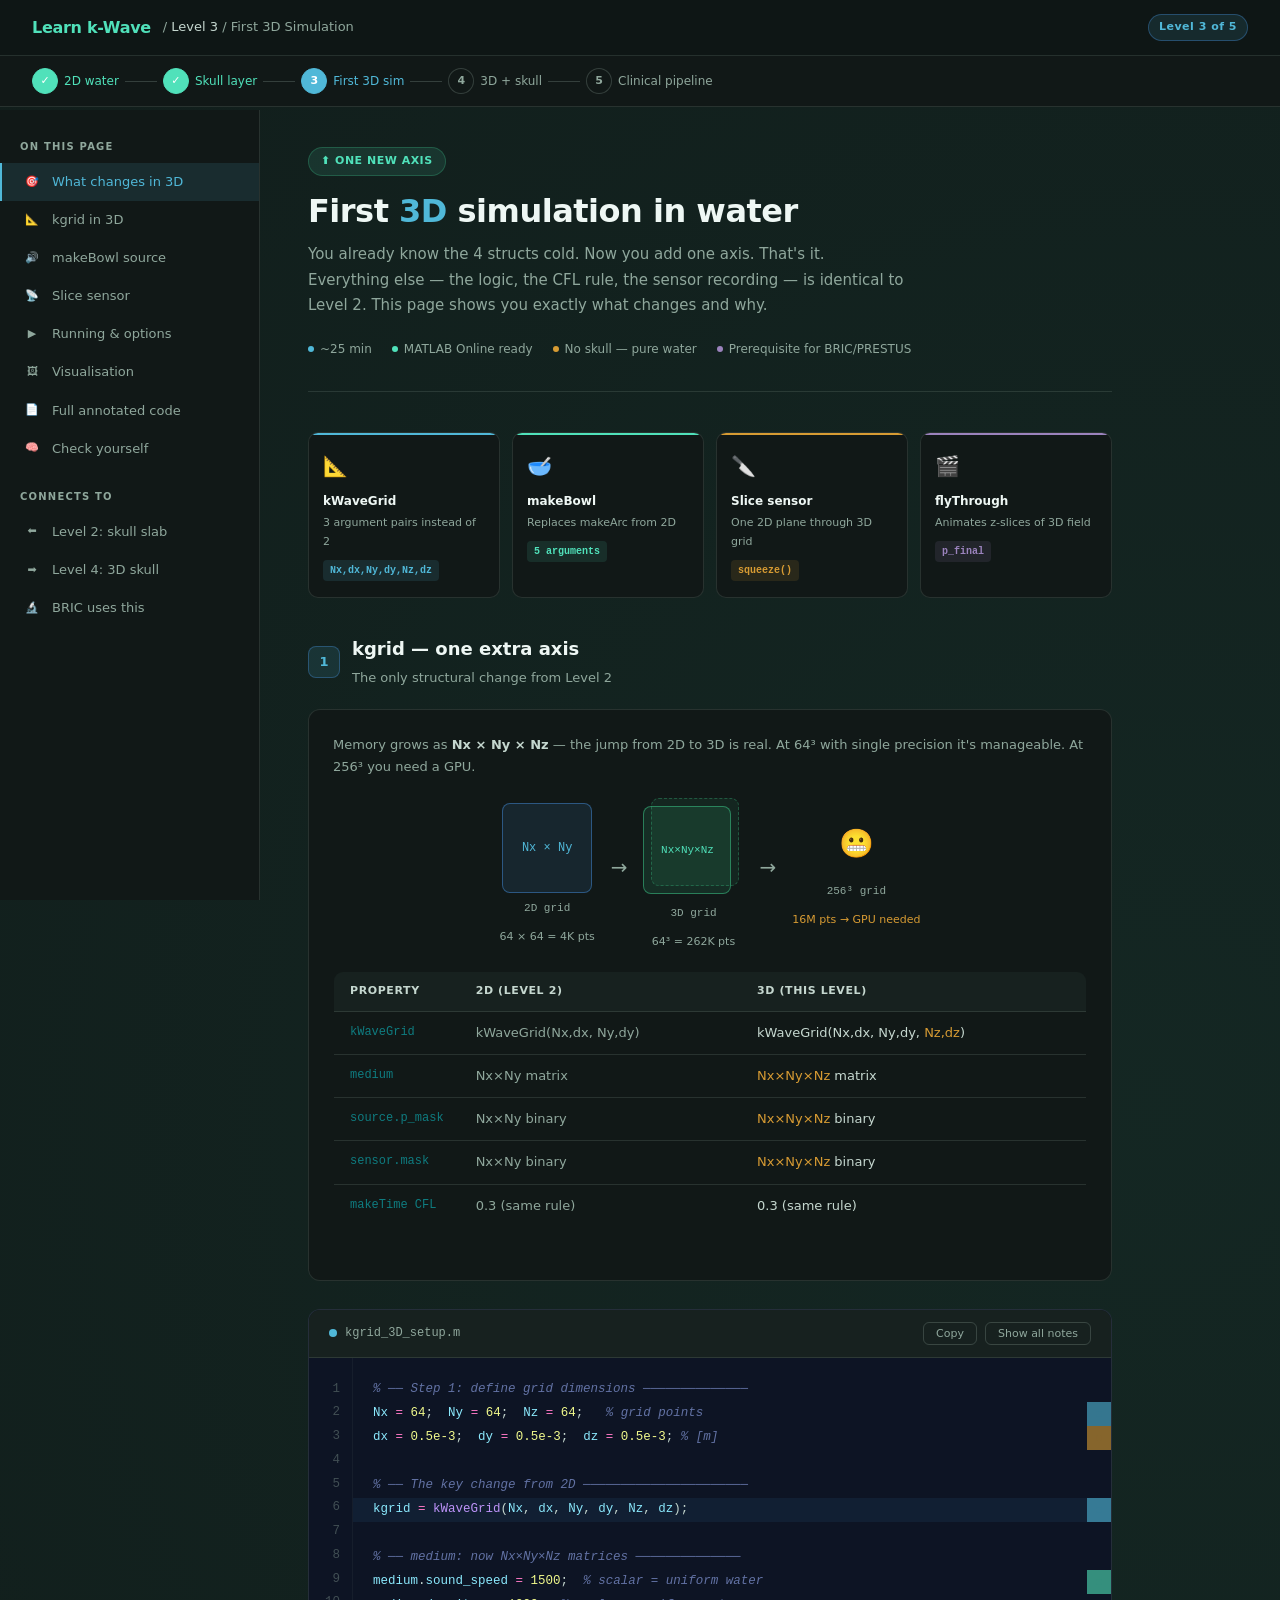
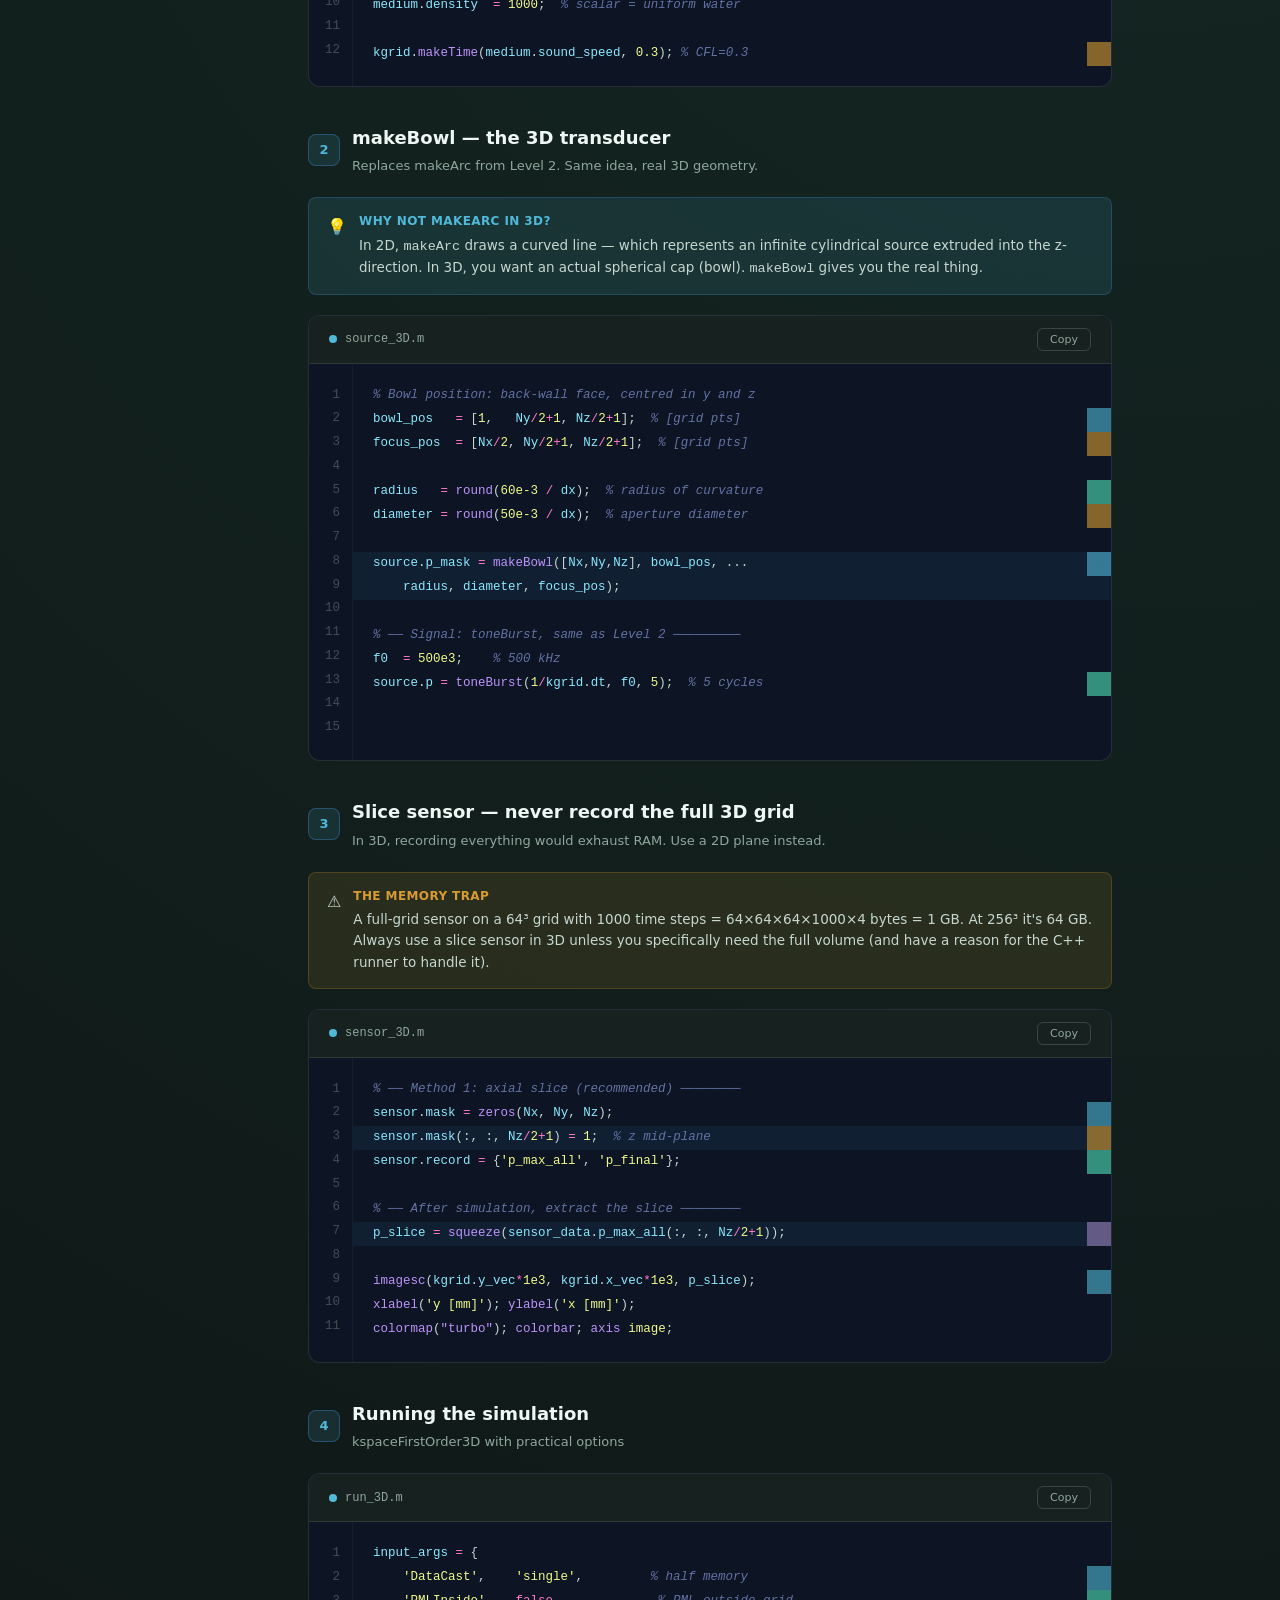
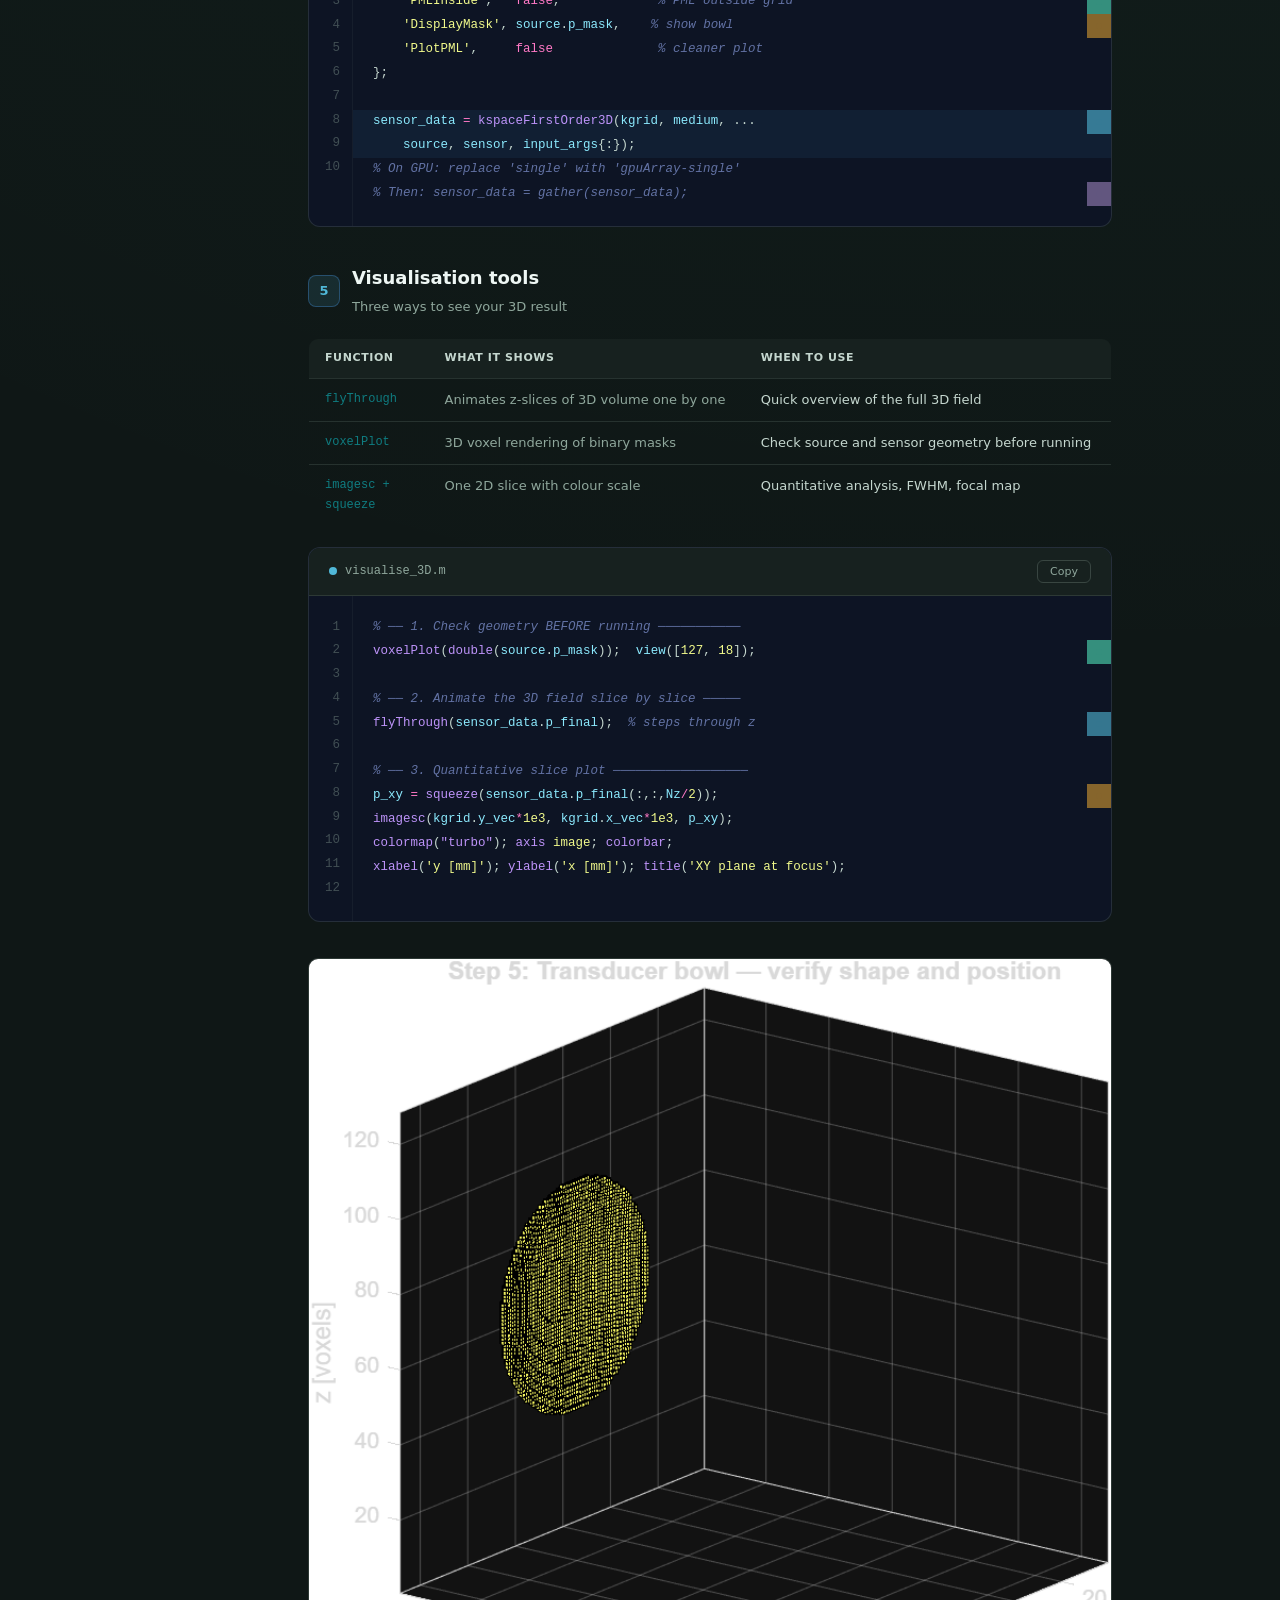
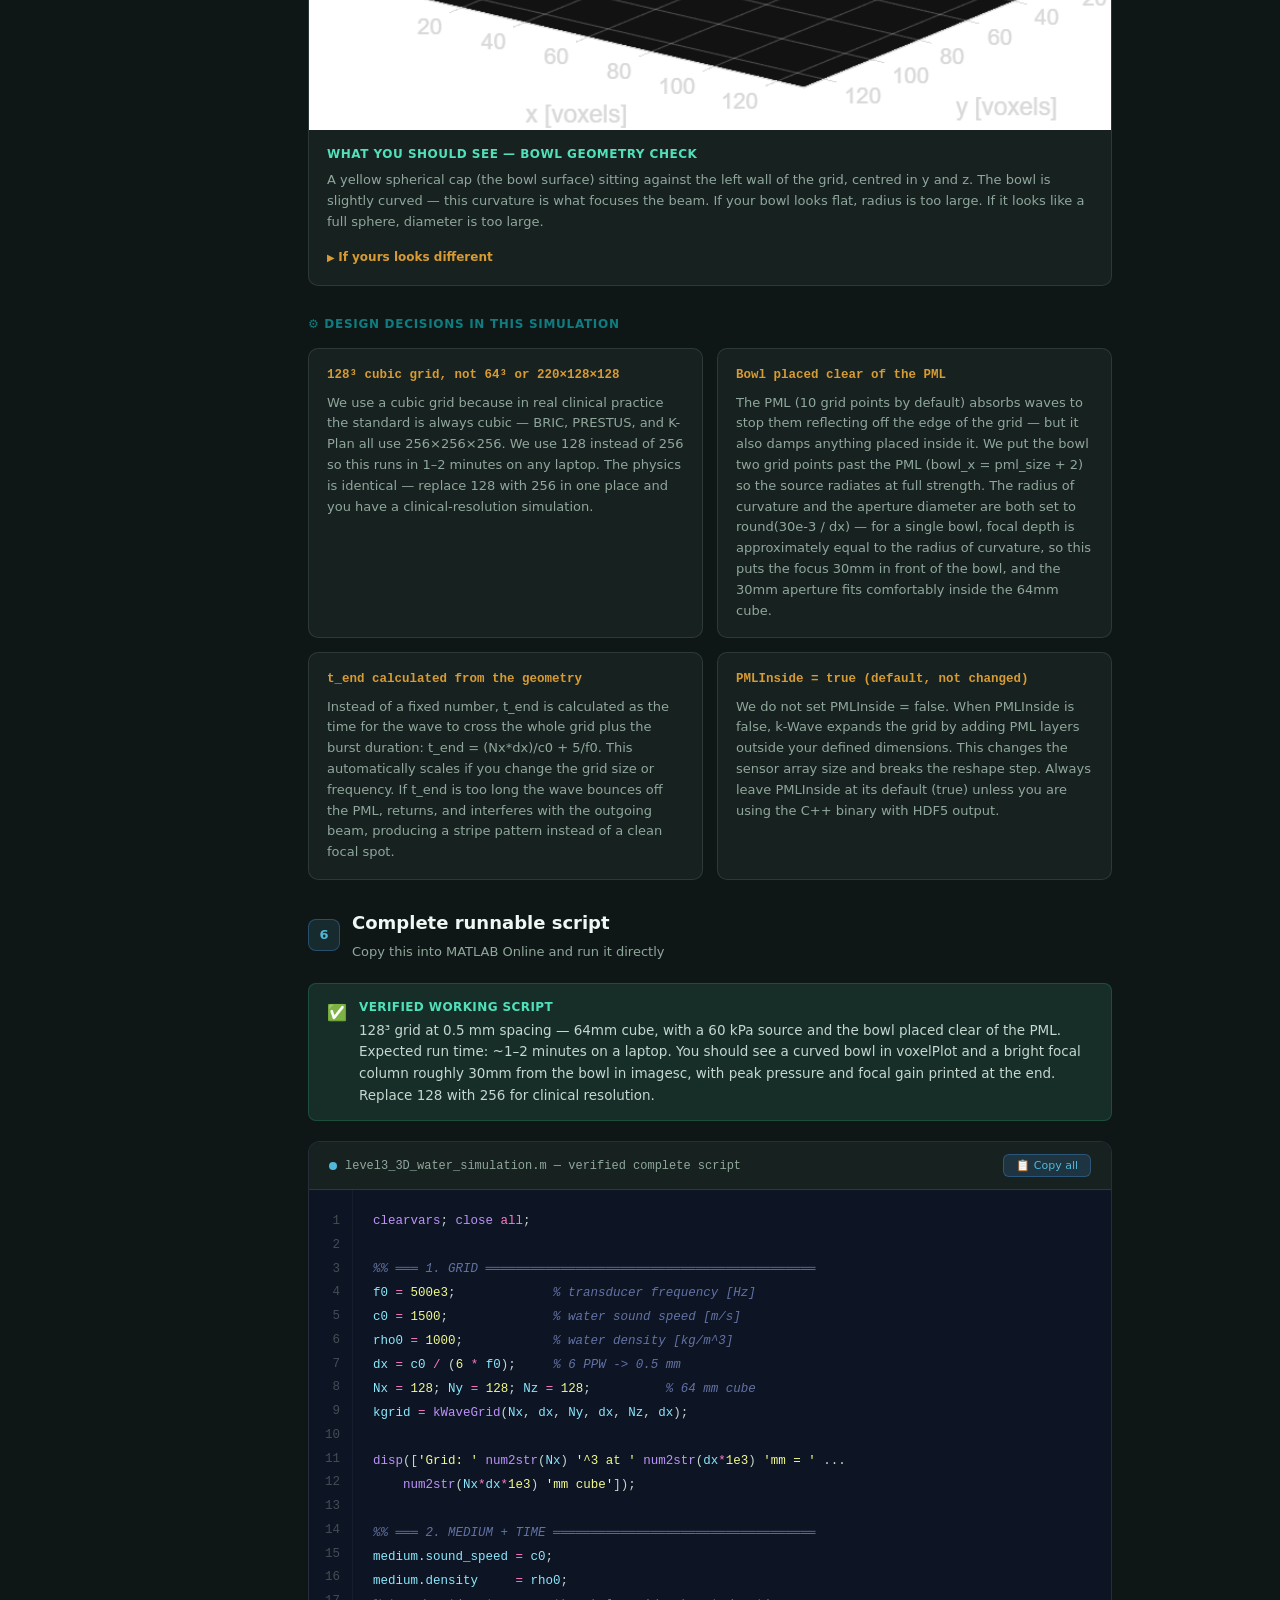
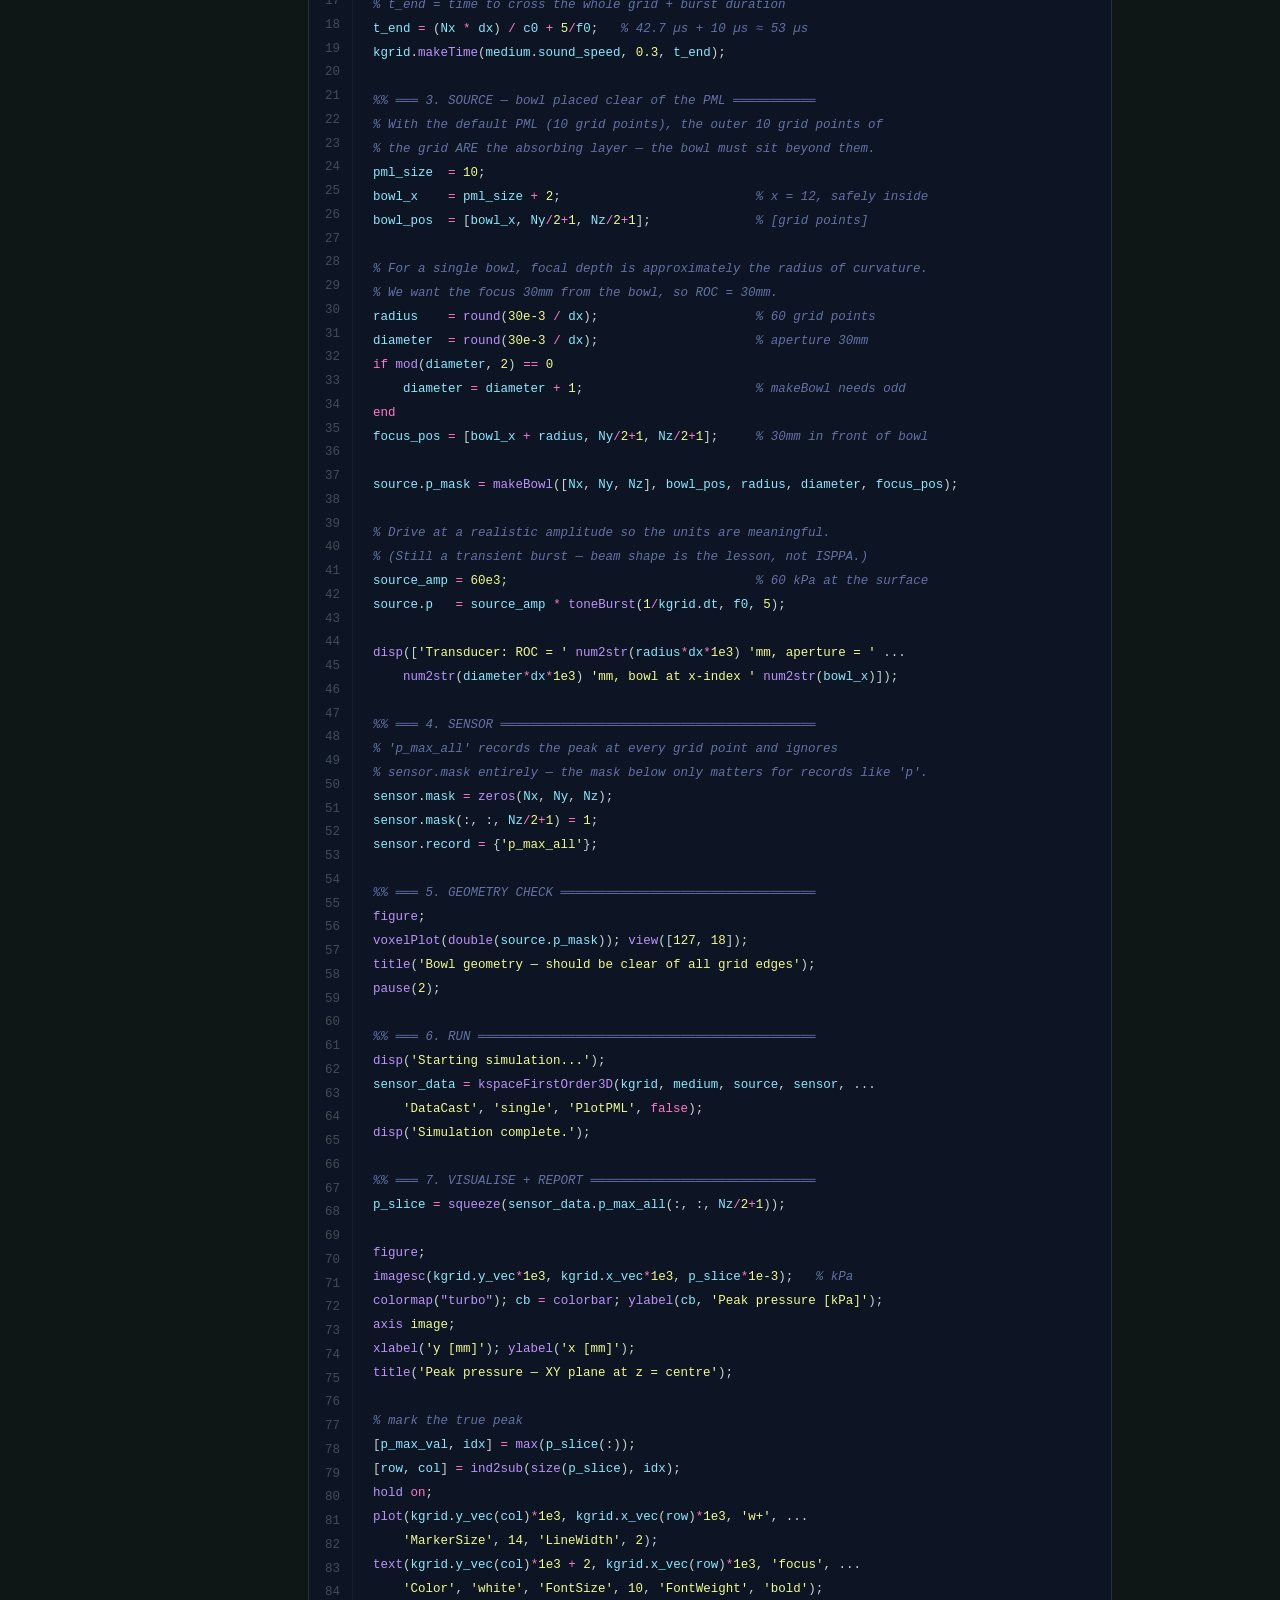
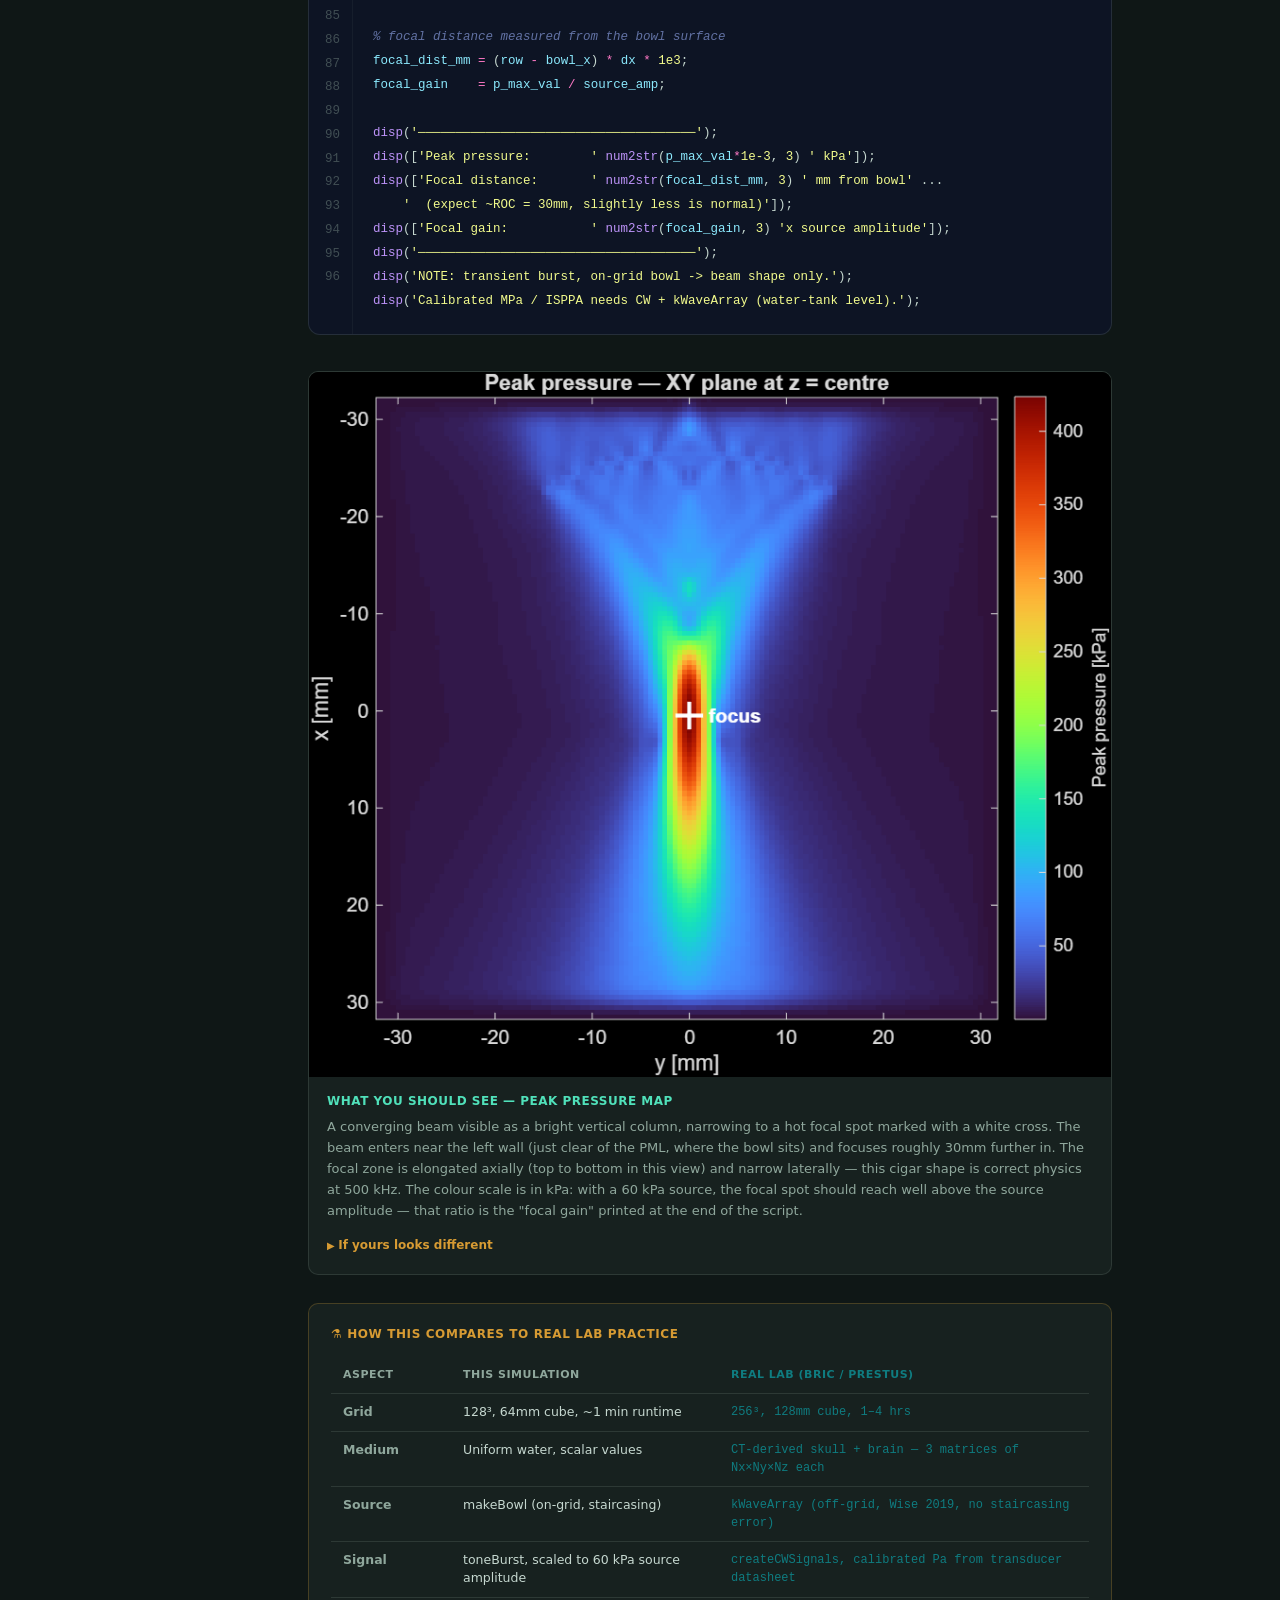
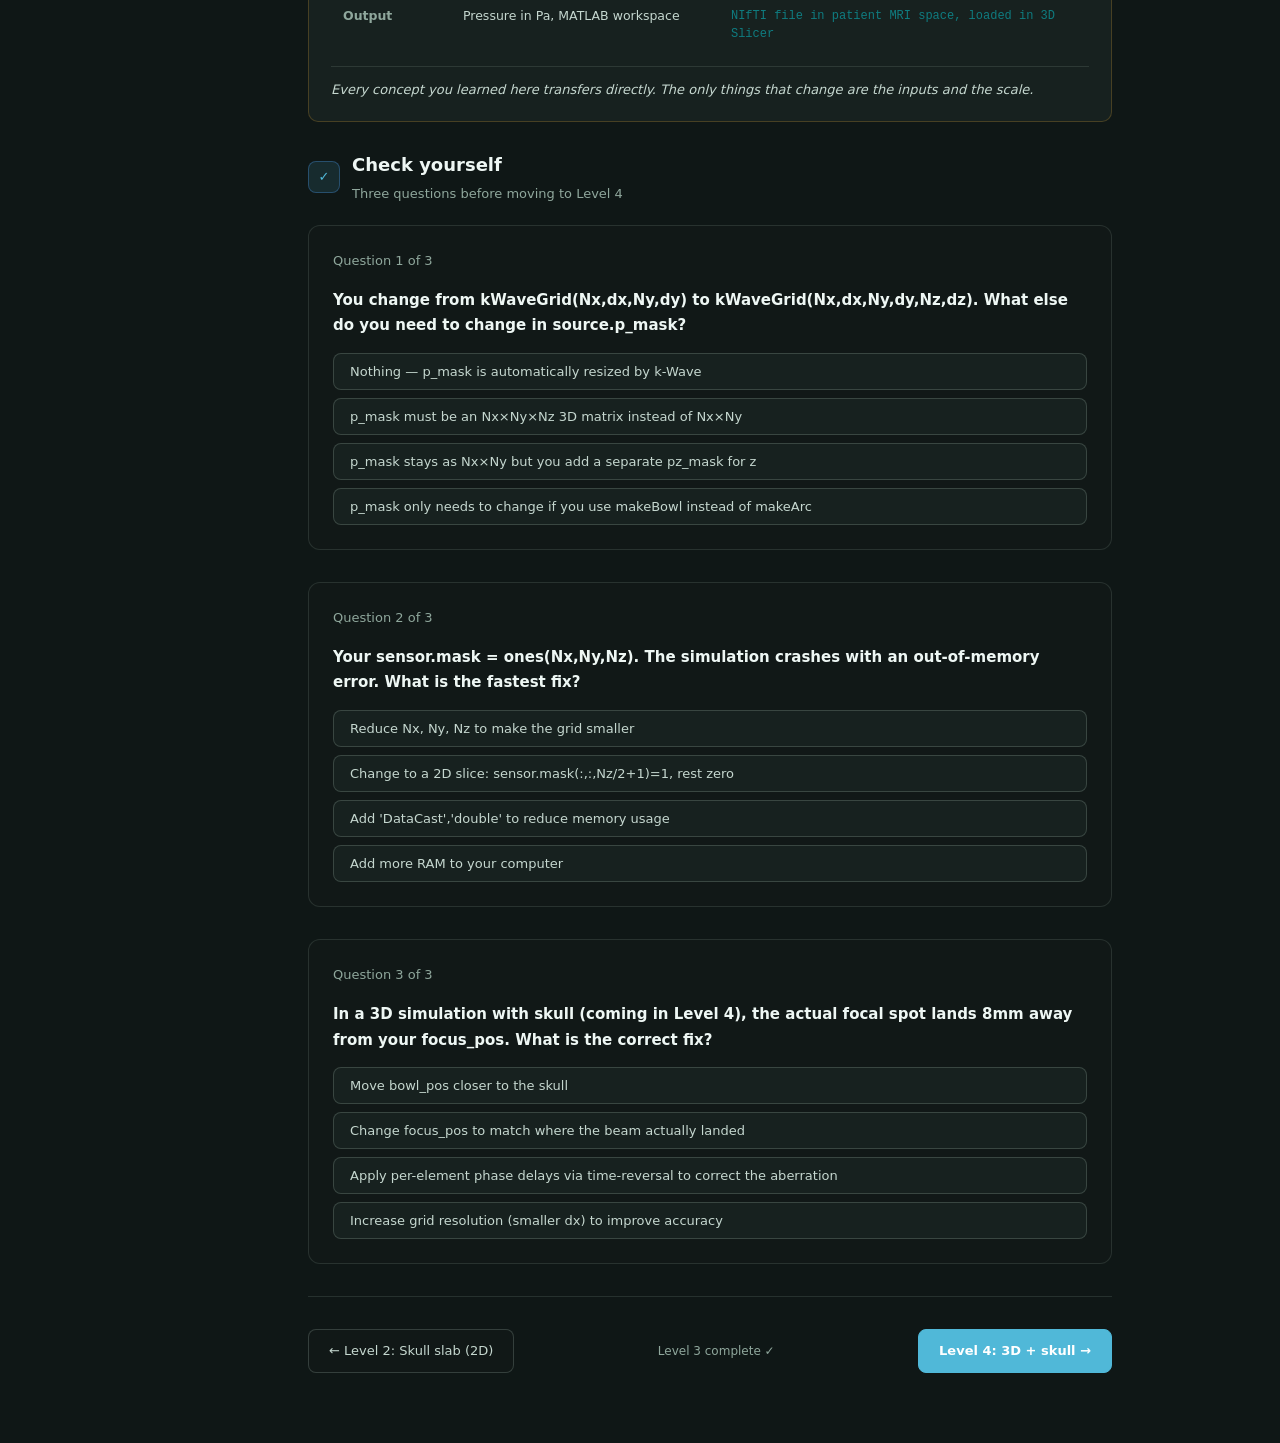
==== commit 35d7b3c4: "Your commit message" ====
--- a/level3_3d_simulation.html
+++ b/level3_3d_simulation.html
@@ -1122,7 +1122,7 @@
           <div class="img-troubleshoot-body">
             <p><strong>Bowl not visible:</strong> voxelPlot requires the source mask to have at least one active voxel — check makeBowl arguments.</p>
             <p><strong>Bowl touching the grid edge:</strong> diameter is too large for your grid size, reduce it.</p>
-            <p><strong>Bowl in the wrong position:</strong> check bowl_pos coordinates — x=1 means back wall, Ny/2+1 and Nz/2+1 mean centred.</p>
+            <p><strong>Bowl in the wrong position:</strong> check bowl_pos coordinates — bowl_x = pml_size + 2 sits just clear of the PML on the left wall, Ny/2+1 and Nz/2+1 mean centred in the other two directions.</p>
           </div>
         </details>
       </div>
@@ -1137,12 +1137,12 @@
           <div class="dd-card-body">We use a cubic grid because in real clinical practice the standard is always cubic — BRIC, PRESTUS, and K-Plan all use 256×256×256. We use 128 instead of 256 so this runs in 1–2 minutes on any laptop. The physics is identical — replace 128 with 256 in one place and you have a clinical-resolution simulation.</div>
         </div>
         <div class="dd-card">
-          <div class="dd-card-title">Transducer sized to fit the grid</div>
-          <div class="dd-card-body">With a 64mm cube, the transducer parameters were chosen so everything fits with PML margin on every side: focal depth 30mm, radius of curvature 35mm, aperture diameter 30mm. The rule is: focal depth must be less than 75% of the grid length in the beam direction.</div>
+          <div class="dd-card-title">Bowl placed clear of the PML</div>
+          <div class="dd-card-body">The PML (10 grid points by default) absorbs waves to stop them reflecting off the edge of the grid — but it also damps anything placed inside it. We put the bowl two grid points past the PML (bowl_x = pml_size + 2) so the source radiates at full strength. The radius of curvature and the aperture diameter are both set to round(30e-3 / dx) — for a single bowl, focal depth is approximately equal to the radius of curvature, so this puts the focus 30mm in front of the bowl, and the 30mm aperture fits comfortably inside the 64mm cube.</div>
         </div>
         <div class="dd-card">
-          <div class="dd-card-title">t_end = 30µs, not makeTime default</div>
-          <div class="dd-card-body">We set t_end explicitly to 30µs — just long enough for the wave to reach the focus and form cleanly. If t_end is too long the wave bounces off the PML, returns, and interferes with the outgoing beam, producing the stripe pattern instead of a clean focal spot.</div>
+          <div class="dd-card-title">t_end calculated from the geometry</div>
+          <div class="dd-card-body">Instead of a fixed number, t_end is calculated as the time for the wave to cross the whole grid plus the burst duration: t_end = (Nx*dx)/c0 + 5/f0. This automatically scales if you change the grid size or frequency. If t_end is too long the wave bounces off the PML, returns, and interferes with the outgoing beam, producing a stripe pattern instead of a clean focal spot.</div>
         </div>
         <div class="dd-card">
           <div class="dd-card-title">PMLInside = true (default, not changed)</div>
@@ -1165,7 +1165,7 @@
         <div class="callout-icon">✅</div>
         <div class="callout-text">
           <strong>Verified working script</strong>
-          128³ grid at 0.5 mm spacing — 64mm cube. Expected run time: ~1–2 minutes on a laptop. You should see a curved bowl in voxelPlot and a bright focal column in imagesc. Replace 128 with 256 for clinical resolution.
+          128³ grid at 0.5 mm spacing — 64mm cube, with a 60 kPa source and the bowl placed clear of the PML. Expected run time: ~1–2 minutes on a laptop. You should see a curved bowl in voxelPlot and a bright focal column roughly 30mm from the bowl in imagesc, with peak pressure and focal gain printed at the end. Replace 128 with 256 for clinical resolution.
         </div>
       </div>
 
@@ -1177,99 +1177,104 @@
           </div>
         </div>
         <div class="code-body" id="full-code">
-          <div class="line-nums">1<br>2<br>3<br>4<br>5<br>6<br>7<br>8<br>9<br>10<br>11<br>12<br>13<br>14<br>15<br>16<br>17<br>18<br>19<br>20<br>21<br>22<br>23<br>24<br>25<br>26<br>27<br>28<br>29<br>30<br>31<br>32<br>33<br>34<br>35<br>36<br>37<br>38<br>39<br>40<br>41<br>42<br>43<br>44<br>45<br>46<br>47<br>48<br>49<br>50<br>51<br>52<br>53<br>54<br>55<br>56<br>57<br>58<br>59<br>60<br>61<br>62<br>63<br>64<br>65<br>66<br>67<br>68<br>69<br>70<br>71<br>72<br>73<br>74<br>75<br>76<br>77<br>78<br>79<br>80<br>81<br>82<br>83<br>84<br>85<br>86<br>87<br>88<br>89<br>90<br>91<br>92<br>93</div>
+          <div class="line-nums">1<br>2<br>3<br>4<br>5<br>6<br>7<br>8<br>9<br>10<br>11<br>12<br>13<br>14<br>15<br>16<br>17<br>18<br>19<br>20<br>21<br>22<br>23<br>24<br>25<br>26<br>27<br>28<br>29<br>30<br>31<br>32<br>33<br>34<br>35<br>36<br>37<br>38<br>39<br>40<br>41<br>42<br>43<br>44<br>45<br>46<br>47<br>48<br>49<br>50<br>51<br>52<br>53<br>54<br>55<br>56<br>57<br>58<br>59<br>60<br>61<br>62<br>63<br>64<br>65<br>66<br>67<br>68<br>69<br>70<br>71<br>72<br>73<br>74<br>75<br>76<br>77<br>78<br>79<br>80<br>81<br>82<br>83<br>84<br>85<br>86<br>87<br>88<br>89<br>90<br>91<br>92<br>93<br>94<br>95<br>96</div>
           <div class="code-lines" style="font-size:12px;">
             <div class="code-line"><div class="code-line-content"><span class="fn">clearvars</span>; <span class="fn">close</span> <span class="kw">all</span>;</div><div class="annotation-trigger"></div></div>
             <div class="code-line"><div class="code-line-content"></div><div class="annotation-trigger"></div></div>
             <div class="code-line"><div class="code-line-content"><span class="cmt">%% ═══ 1. GRID ════════════════════════════════════════════</span></div><div class="annotation-trigger"></div></div>
-            <div class="code-line"><div class="code-line-content"><span class="cmt">% Standard cubic grid — same family as clinical 256³</span></div><div class="annotation-trigger"></div></div>
-            <div class="code-line"><div class="code-line-content"><span class="cmt">% 128³ at 0.5mm = 64mm cube — sized for laptop demonstration</span></div><div class="annotation-trigger"></div></div>
-            <div class="code-line"><div class="code-line-content"><span class="cmt">% In clinical practice: replace 128 with 256, same code applies</span></div><div class="annotation-trigger"></div></div>
-            <div class="code-line"><div class="code-line-content"></div><div class="annotation-trigger"></div></div>
-            <div class="code-line"><div class="code-line-content"><span class="var">f0</span>  <span class="op">=</span> <span class="num">500e3</span>;           <span class="cmt">% transducer frequency [Hz]</span></div><div class="annotation-trigger"></div></div>
-            <div class="code-line"><div class="code-line-content"><span class="var">c0</span>  <span class="op">=</span> <span class="num">1500</span>;             <span class="cmt">% water speed of sound [m/s]</span></div><div class="annotation-trigger"></div></div>
-            <div class="code-line"><div class="code-line-content"><span class="var">dx</span>  <span class="op">=</span> <span class="var">c0</span> <span class="op">/</span> (<span class="num">6</span> <span class="op">*</span> <span class="var">f0</span>);   <span class="cmt">% 6 PPW → 0.5 mm [m]</span></div><div class="annotation-trigger"></div></div>
-            <div class="code-line"><div class="code-line-content"></div><div class="annotation-trigger"></div></div>
-            <div class="code-line"><div class="code-line-content"><span class="var">Nx</span> <span class="op">=</span> <span class="num">128</span>; <span class="var">Ny</span> <span class="op">=</span> <span class="num">128</span>; <span class="var">Nz</span> <span class="op">=</span> <span class="num">128</span>;  <span class="cmt">% cubic — always cubic</span></div><div class="annotation-trigger"></div></div>
+            <div class="code-line"><div class="code-line-content"><span class="var">f0</span> <span class="op">=</span> <span class="num">500e3</span>;             <span class="cmt">% transducer frequency [Hz]</span></div><div class="annotation-trigger"></div></div>
+            <div class="code-line"><div class="code-line-content"><span class="var">c0</span> <span class="op">=</span> <span class="num">1500</span>;              <span class="cmt">% water sound speed [m/s]</span></div><div class="annotation-trigger"></div></div>
+            <div class="code-line"><div class="code-line-content"><span class="var">rho0</span> <span class="op">=</span> <span class="num">1000</span>;            <span class="cmt">% water density [kg/m^3]</span></div><div class="annotation-trigger"></div></div>
+            <div class="code-line"><div class="code-line-content"><span class="var">dx</span> <span class="op">=</span> <span class="var">c0</span> <span class="op">/</span> (<span class="num">6</span> <span class="op">*</span> <span class="var">f0</span>);     <span class="cmt">% 6 PPW -&gt; 0.5 mm</span></div><div class="annotation-trigger"></div></div>
+            <div class="code-line"><div class="code-line-content"><span class="var">Nx</span> <span class="op">=</span> <span class="num">128</span>; <span class="var">Ny</span> <span class="op">=</span> <span class="num">128</span>; <span class="var">Nz</span> <span class="op">=</span> <span class="num">128</span>;          <span class="cmt">% 64 mm cube</span></div><div class="annotation-trigger"></div></div>
             <div class="code-line"><div class="code-line-content"><span class="var">kgrid</span> <span class="op">=</span> <span class="fn">kWaveGrid</span>(<span class="var">Nx</span>, <span class="var">dx</span>, <span class="var">Ny</span>, <span class="var">dx</span>, <span class="var">Nz</span>, <span class="var">dx</span>);</div><div class="annotation-trigger"></div></div>
             <div class="code-line"><div class="code-line-content"></div><div class="annotation-trigger"></div></div>
-            <div class="code-line"><div class="code-line-content"><span class="fn">disp</span>([<span class="str">'Grid: '</span> <span class="fn">num2str</span>(<span class="var">Nx</span>) <span class="str">'x'</span> <span class="fn">num2str</span>(<span class="var">Ny</span>) <span class="str">'x'</span> <span class="fn">num2str</span>(<span class="var">Nz</span>) ...</div><div class="annotation-trigger"></div></div>
-            <div class="code-line"><div class="code-line-content">    <span class="str">'  dx = '</span> <span class="fn">num2str</span>(<span class="var">dx</span><span class="op">*</span><span class="num">1e3</span>) <span class="str">'mm'</span> ...</div><div class="annotation-trigger"></div></div>
-            <div class="code-line"><div class="code-line-content">    <span class="str">'  physical size = '</span> <span class="fn">num2str</span>(<span class="var">Nx</span><span class="op">*</span><span class="var">dx</span><span class="op">*</span><span class="num">1e3</span>) <span class="str">'mm cube'</span>]);</div><div class="annotation-trigger"></div></div>
-            <div class="code-line"><div class="code-line-content"></div><div class="annotation-trigger"></div></div>
-            <div class="code-line"><div class="code-line-content"><span class="cmt">%% ═══ 2. MEDIUM ══════════════════════════════════════════</span></div><div class="annotation-trigger"></div></div>
+            <div class="code-line"><div class="code-line-content"><span class="fn">disp</span>([<span class="str">'Grid: '</span> <span class="fn">num2str</span>(<span class="var">Nx</span>) <span class="str">'^3 at '</span> <span class="fn">num2str</span>(<span class="var">dx</span><span class="op">*</span><span class="num">1e3</span>) <span class="str">'mm = '</span> ...</div><div class="annotation-trigger"></div></div>
+            <div class="code-line"><div class="code-line-content">    <span class="fn">num2str</span>(<span class="var">Nx</span><span class="op">*</span><span class="var">dx</span><span class="op">*</span><span class="num">1e3</span>) <span class="str">'mm cube'</span>]);</div><div class="annotation-trigger"></div></div>
+            <div class="code-line"><div class="code-line-content"></div><div class="annotation-trigger"></div></div>
+            <div class="code-line"><div class="code-line-content"><span class="cmt">%% ═══ 2. MEDIUM + TIME ═══════════════════════════════════</span></div><div class="annotation-trigger"></div></div>
             <div class="code-line"><div class="code-line-content"><span class="var">medium</span>.<span class="var">sound_speed</span> <span class="op">=</span> <span class="var">c0</span>;</div><div class="annotation-trigger"></div></div>
-            <div class="code-line"><div class="code-line-content"><span class="var">medium</span>.<span class="var">density</span>     <span class="op">=</span> <span class="num">1000</span>;</div><div class="annotation-trigger"></div></div>
-            <div class="code-line"><div class="code-line-content"></div><div class="annotation-trigger"></div></div>
-            <div class="code-line"><div class="code-line-content"><span class="var">kgrid</span>.<span class="fn">makeTime</span>(<span class="var">medium</span>.<span class="var">sound_speed</span>, <span class="num">0.3</span>, <span class="num">30e-6</span>);</div><div class="annotation-trigger"></div></div>
-            <div class="code-line"><div class="code-line-content"></div><div class="annotation-trigger"></div></div>
-            <div class="code-line"><div class="code-line-content"><span class="fn">disp</span>([<span class="str">'t_end = '</span> <span class="fn">num2str</span>(<span class="var">kgrid</span>.<span class="var">t_array</span>(<span class="kw">end</span>)<span class="op">*</span><span class="num">1e6</span>, <span class="num">3</span>) <span class="str">' µs'</span> ...</div><div class="annotation-trigger"></div></div>
-            <div class="code-line"><div class="code-line-content">    <span class="str">'  |  Nt = '</span> <span class="fn">num2str</span>(<span class="var">kgrid</span>.<span class="var">Nt</span>) <span class="str">' time steps'</span>]);</div><div class="annotation-trigger"></div></div>
-            <div class="code-line"><div class="code-line-content"></div><div class="annotation-trigger"></div></div>
-            <div class="code-line"><div class="code-line-content"><span class="cmt">%% ═══ 3. SOURCE ══════════════════════════════════════════</span></div><div class="annotation-trigger"></div></div>
-            <div class="code-line"><div class="code-line-content"><span class="var">bowl_pos</span>  <span class="op">=</span> [<span class="num">1</span>, <span class="var">Ny</span><span class="op">/</span><span class="num">2</span><span class="op">+</span><span class="num">1</span>, <span class="var">Nz</span><span class="op">/</span><span class="num">2</span><span class="op">+</span><span class="num">1</span>];</div><div class="annotation-trigger"></div></div>
-            <div class="code-line"><div class="code-line-content"><span class="var">focus_pos</span> <span class="op">=</span> [<span class="fn">round</span>(<span class="num">30e-3</span><span class="op">/</span><span class="var">dx</span>), <span class="var">Ny</span><span class="op">/</span><span class="num">2</span><span class="op">+</span><span class="num">1</span>, <span class="var">Nz</span><span class="op">/</span><span class="num">2</span><span class="op">+</span><span class="num">1</span>];</div><div class="annotation-trigger"></div></div>
-            <div class="code-line"><div class="code-line-content"></div><div class="annotation-trigger"></div></div>
-            <div class="code-line"><div class="code-line-content"><span class="var">radius</span>   <span class="op">=</span> <span class="fn">round</span>(<span class="num">35e-3</span> <span class="op">/</span> <span class="var">dx</span>);</div><div class="annotation-trigger"></div></div>
-            <div class="code-line"><div class="code-line-content"><span class="var">diameter</span> <span class="op">=</span> <span class="fn">round</span>(<span class="num">30e-3</span> <span class="op">/</span> <span class="var">dx</span>);</div><div class="annotation-trigger"></div></div>
+            <div class="code-line"><div class="code-line-content"><span class="var">medium</span>.<span class="var">density</span>     <span class="op">=</span> <span class="var">rho0</span>;</div><div class="annotation-trigger"></div></div>
+            <div class="code-line"><div class="code-line-content"><span class="cmt">% t_end = time to cross the whole grid + burst duration</span></div><div class="annotation-trigger"></div></div>
+            <div class="code-line"><div class="code-line-content"><span class="var">t_end</span> <span class="op">=</span> (<span class="var">Nx</span> <span class="op">*</span> <span class="var">dx</span>) <span class="op">/</span> <span class="var">c0</span> <span class="op">+</span> <span class="num">5</span><span class="op">/</span><span class="var">f0</span>;   <span class="cmt">% 42.7 µs + 10 µs ≈ 53 µs</span></div><div class="annotation-trigger"></div></div>
+            <div class="code-line"><div class="code-line-content"><span class="var">kgrid</span>.<span class="fn">makeTime</span>(<span class="var">medium</span>.<span class="var">sound_speed</span>, <span class="num">0.3</span>, <span class="var">t_end</span>);</div><div class="annotation-trigger"></div></div>
+            <div class="code-line"><div class="code-line-content"></div><div class="annotation-trigger"></div></div>
+            <div class="code-line"><div class="code-line-content"><span class="cmt">%% ═══ 3. SOURCE — bowl placed clear of the PML ═══════════</span></div><div class="annotation-trigger"></div></div>
+            <div class="code-line"><div class="code-line-content"><span class="cmt">% With the default PML (10 grid points), the outer 10 grid points of</span></div><div class="annotation-trigger"></div></div>
+            <div class="code-line"><div class="code-line-content"><span class="cmt">% the grid ARE the absorbing layer — the bowl must sit beyond them.</span></div><div class="annotation-trigger"></div></div>
+            <div class="code-line"><div class="code-line-content"><span class="var">pml_size</span>  <span class="op">=</span> <span class="num">10</span>;</div><div class="annotation-trigger"></div></div>
+            <div class="code-line"><div class="code-line-content"><span class="var">bowl_x</span>    <span class="op">=</span> <span class="var">pml_size</span> <span class="op">+</span> <span class="num">2</span>;                          <span class="cmt">% x = 12, safely inside</span></div><div class="annotation-trigger"></div></div>
+            <div class="code-line"><div class="code-line-content"><span class="var">bowl_pos</span>  <span class="op">=</span> [<span class="var">bowl_x</span>, <span class="var">Ny</span><span class="op">/</span><span class="num">2</span><span class="op">+</span><span class="num">1</span>, <span class="var">Nz</span><span class="op">/</span><span class="num">2</span><span class="op">+</span><span class="num">1</span>];              <span class="cmt">% [grid points]</span></div><div class="annotation-trigger"></div></div>
+            <div class="code-line"><div class="code-line-content"></div><div class="annotation-trigger"></div></div>
+            <div class="code-line"><div class="code-line-content"><span class="cmt">% For a single bowl, focal depth is approximately the radius of curvature.</span></div><div class="annotation-trigger"></div></div>
+            <div class="code-line"><div class="code-line-content"><span class="cmt">% We want the focus 30mm from the bowl, so ROC = 30mm.</span></div><div class="annotation-trigger"></div></div>
+            <div class="code-line"><div class="code-line-content"><span class="var">radius</span>    <span class="op">=</span> <span class="fn">round</span>(<span class="num">30e-3</span> <span class="op">/</span> <span class="var">dx</span>);                     <span class="cmt">% 60 grid points</span></div><div class="annotation-trigger"></div></div>
+            <div class="code-line"><div class="code-line-content"><span class="var">diameter</span>  <span class="op">=</span> <span class="fn">round</span>(<span class="num">30e-3</span> <span class="op">/</span> <span class="var">dx</span>);                     <span class="cmt">% aperture 30mm</span></div><div class="annotation-trigger"></div></div>
             <div class="code-line"><div class="code-line-content"><span class="kw">if</span> <span class="fn">mod</span>(<span class="var">diameter</span>, <span class="num">2</span>) <span class="op">==</span> <span class="num">0</span></div><div class="annotation-trigger"></div></div>
-            <div class="code-line"><div class="code-line-content">    <span class="var">diameter</span> <span class="op">=</span> <span class="var">diameter</span> <span class="op">+</span> <span class="num">1</span>;</div><div class="annotation-trigger"></div></div>
+            <div class="code-line"><div class="code-line-content">    <span class="var">diameter</span> <span class="op">=</span> <span class="var">diameter</span> <span class="op">+</span> <span class="num">1</span>;                       <span class="cmt">% makeBowl needs odd</span></div><div class="annotation-trigger"></div></div>
             <div class="code-line"><div class="code-line-content"><span class="kw">end</span></div><div class="annotation-trigger"></div></div>
-            <div class="code-line"><div class="code-line-content"></div><div class="annotation-trigger"></div></div>
-            <div class="code-line"><div class="code-line-content"><span class="fn">disp</span>([<span class="str">'Transducer: radius='</span> <span class="fn">num2str</span>(<span class="var">radius</span><span class="op">*</span><span class="var">dx</span><span class="op">*</span><span class="num">1e3</span>) <span class="str">'mm'</span> ...</div><div class="annotation-trigger"></div></div>
-            <div class="code-line"><div class="code-line-content">    <span class="str">'  diameter='</span> <span class="fn">num2str</span>(<span class="var">diameter</span><span class="op">*</span><span class="var">dx</span><span class="op">*</span><span class="num">1e3</span>) <span class="str">'mm'</span> ...</div><div class="annotation-trigger"></div></div>
-            <div class="code-line"><div class="code-line-content">    <span class="str">'  focal depth=30mm'</span>]);</div><div class="annotation-trigger"></div></div>
-            <div class="code-line"><div class="code-line-content"></div><div class="annotation-trigger"></div></div>
-            <div class="code-line"><div class="code-line-content"><span class="var">source</span>.<span class="var">p_mask</span> <span class="op">=</span> <span class="fn">makeBowl</span>([<span class="var">Nx</span>, <span class="var">Ny</span>, <span class="var">Nz</span>], <span class="var">bowl_pos</span>, ...</div><div class="annotation-trigger"></div></div>
-            <div class="code-line"><div class="code-line-content">    <span class="var">radius</span>, <span class="var">diameter</span>, <span class="var">focus_pos</span>);</div><div class="annotation-trigger"></div></div>
-            <div class="code-line"><div class="code-line-content"><span class="var">source</span>.<span class="var">p</span> <span class="op">=</span> <span class="fn">toneBurst</span>(<span class="num">1</span><span class="op">/</span><span class="var">kgrid</span>.<span class="var">dt</span>, <span class="var">f0</span>, <span class="num">5</span>);</div><div class="annotation-trigger"></div></div>
+            <div class="code-line"><div class="code-line-content"><span class="var">focus_pos</span> <span class="op">=</span> [<span class="var">bowl_x</span> <span class="op">+</span> <span class="var">radius</span>, <span class="var">Ny</span><span class="op">/</span><span class="num">2</span><span class="op">+</span><span class="num">1</span>, <span class="var">Nz</span><span class="op">/</span><span class="num">2</span><span class="op">+</span><span class="num">1</span>];     <span class="cmt">% 30mm in front of bowl</span></div><div class="annotation-trigger"></div></div>
+            <div class="code-line"><div class="code-line-content"></div><div class="annotation-trigger"></div></div>
+            <div class="code-line"><div class="code-line-content"><span class="var">source</span>.<span class="var">p_mask</span> <span class="op">=</span> <span class="fn">makeBowl</span>([<span class="var">Nx</span>, <span class="var">Ny</span>, <span class="var">Nz</span>], <span class="var">bowl_pos</span>, <span class="var">radius</span>, <span class="var">diameter</span>, <span class="var">focus_pos</span>);</div><div class="annotation-trigger"></div></div>
+            <div class="code-line"><div class="code-line-content"></div><div class="annotation-trigger"></div></div>
+            <div class="code-line"><div class="code-line-content"><span class="cmt">% Drive at a realistic amplitude so the units are meaningful.</span></div><div class="annotation-trigger"></div></div>
+            <div class="code-line"><div class="code-line-content"><span class="cmt">% (Still a transient burst — beam shape is the lesson, not ISPPA.)</span></div><div class="annotation-trigger"></div></div>
+            <div class="code-line"><div class="code-line-content"><span class="var">source_amp</span> <span class="op">=</span> <span class="num">60e3</span>;                                 <span class="cmt">% 60 kPa at the surface</span></div><div class="annotation-trigger"></div></div>
+            <div class="code-line"><div class="code-line-content"><span class="var">source</span>.<span class="var">p</span>   <span class="op">=</span> <span class="var">source_amp</span> <span class="op">*</span> <span class="fn">toneBurst</span>(<span class="num">1</span><span class="op">/</span><span class="var">kgrid</span>.<span class="var">dt</span>, <span class="var">f0</span>, <span class="num">5</span>);</div><div class="annotation-trigger"></div></div>
+            <div class="code-line"><div class="code-line-content"></div><div class="annotation-trigger"></div></div>
+            <div class="code-line"><div class="code-line-content"><span class="fn">disp</span>([<span class="str">'Transducer: ROC = '</span> <span class="fn">num2str</span>(<span class="var">radius</span><span class="op">*</span><span class="var">dx</span><span class="op">*</span><span class="num">1e3</span>) <span class="str">'mm, aperture = '</span> ...</div><div class="annotation-trigger"></div></div>
+            <div class="code-line"><div class="code-line-content">    <span class="fn">num2str</span>(<span class="var">diameter</span><span class="op">*</span><span class="var">dx</span><span class="op">*</span><span class="num">1e3</span>) <span class="str">'mm, bowl at x-index '</span> <span class="fn">num2str</span>(<span class="var">bowl_x</span>)]);</div><div class="annotation-trigger"></div></div>
             <div class="code-line"><div class="code-line-content"></div><div class="annotation-trigger"></div></div>
             <div class="code-line"><div class="code-line-content"><span class="cmt">%% ═══ 4. SENSOR ══════════════════════════════════════════</span></div><div class="annotation-trigger"></div></div>
+            <div class="code-line"><div class="code-line-content"><span class="cmt">% 'p_max_all' records the peak at every grid point and ignores</span></div><div class="annotation-trigger"></div></div>
+            <div class="code-line"><div class="code-line-content"><span class="cmt">% sensor.mask entirely — the mask below only matters for records like 'p'.</span></div><div class="annotation-trigger"></div></div>
             <div class="code-line"><div class="code-line-content"><span class="var">sensor</span>.<span class="var">mask</span> <span class="op">=</span> <span class="fn">zeros</span>(<span class="var">Nx</span>, <span class="var">Ny</span>, <span class="var">Nz</span>);</div><div class="annotation-trigger"></div></div>
             <div class="code-line"><div class="code-line-content"><span class="var">sensor</span>.<span class="var">mask</span>(:, :, <span class="var">Nz</span><span class="op">/</span><span class="num">2</span><span class="op">+</span><span class="num">1</span>) <span class="op">=</span> <span class="num">1</span>;</div><div class="annotation-trigger"></div></div>
             <div class="code-line"><div class="code-line-content"><span class="var">sensor</span>.<span class="var">record</span> <span class="op">=</span> {<span class="str">'p_max_all'</span>};</div><div class="annotation-trigger"></div></div>
             <div class="code-line"><div class="code-line-content"></div><div class="annotation-trigger"></div></div>
             <div class="code-line"><div class="code-line-content"><span class="cmt">%% ═══ 5. GEOMETRY CHECK ══════════════════════════════════</span></div><div class="annotation-trigger"></div></div>
             <div class="code-line"><div class="code-line-content"><span class="fn">figure</span>;</div><div class="annotation-trigger"></div></div>
-            <div class="code-line"><div class="code-line-content"><span class="fn">voxelPlot</span>(<span class="fn">double</span>(<span class="var">source</span>.<span class="var">p_mask</span>));</div><div class="annotation-trigger"></div></div>
-            <div class="code-line"><div class="code-line-content"><span class="fn">view</span>([<span class="num">127</span>, <span class="num">18</span>]);</div><div class="annotation-trigger"></div></div>
-            <div class="code-line"><div class="code-line-content"><span class="fn">title</span>(<span class="str">'Step 5: Transducer bowl — verify shape and position'</span>);</div><div class="annotation-trigger"></div></div>
-            <div class="code-line"><div class="code-line-content"><span class="fn">disp</span>(<span class="str">'Geometry check: is the bowl centred? Is it facing right?'</span>);</div><div class="annotation-trigger"></div></div>
-            <div class="code-line"><div class="code-line-content"><span class="fn">pause</span>(<span class="num">3</span>);</div><div class="annotation-trigger"></div></div>
+            <div class="code-line"><div class="code-line-content"><span class="fn">voxelPlot</span>(<span class="fn">double</span>(<span class="var">source</span>.<span class="var">p_mask</span>)); <span class="fn">view</span>([<span class="num">127</span>, <span class="num">18</span>]);</div><div class="annotation-trigger"></div></div>
+            <div class="code-line"><div class="code-line-content"><span class="fn">title</span>(<span class="str">'Bowl geometry — should be clear of all grid edges'</span>);</div><div class="annotation-trigger"></div></div>
+            <div class="code-line"><div class="code-line-content"><span class="fn">pause</span>(<span class="num">2</span>);</div><div class="annotation-trigger"></div></div>
             <div class="code-line"><div class="code-line-content"></div><div class="annotation-trigger"></div></div>
             <div class="code-line"><div class="code-line-content"><span class="cmt">%% ═══ 6. RUN ═════════════════════════════════════════════</span></div><div class="annotation-trigger"></div></div>
             <div class="code-line"><div class="code-line-content"><span class="fn">disp</span>(<span class="str">'Starting simulation...'</span>);</div><div class="annotation-trigger"></div></div>
             <div class="code-line"><div class="code-line-content"><span class="var">sensor_data</span> <span class="op">=</span> <span class="fn">kspaceFirstOrder3D</span>(<span class="var">kgrid</span>, <span class="var">medium</span>, <span class="var">source</span>, <span class="var">sensor</span>, ...</div><div class="annotation-trigger"></div></div>
-            <div class="code-line"><div class="code-line-content">    <span class="str">'DataCast'</span>, <span class="str">'single'</span>, ...</div><div class="annotation-trigger"></div></div>
-            <div class="code-line"><div class="code-line-content">    <span class="str">'PlotPML'</span>,  <span class="kw">false</span>);</div><div class="annotation-trigger"></div></div>
+            <div class="code-line"><div class="code-line-content">    <span class="str">'DataCast'</span>, <span class="str">'single'</span>, <span class="str">'PlotPML'</span>, <span class="kw">false</span>);</div><div class="annotation-trigger"></div></div>
             <div class="code-line"><div class="code-line-content"><span class="fn">disp</span>(<span class="str">'Simulation complete.'</span>);</div><div class="annotation-trigger"></div></div>
             <div class="code-line"><div class="code-line-content"></div><div class="annotation-trigger"></div></div>
-            <div class="code-line"><div class="code-line-content"><span class="cmt">%% ═══ 7. VISUALISE ═══════════════════════════════════════</span></div><div class="annotation-trigger"></div></div>
-            <div class="code-line"><div class="code-line-content"><span class="cmt">% p_max_all comes back as full Nx×Ny×Nz matrix — use squeeze()</span></div><div class="annotation-trigger"></div></div>
+            <div class="code-line"><div class="code-line-content"><span class="cmt">%% ═══ 7. VISUALISE + REPORT ══════════════════════════════</span></div><div class="annotation-trigger"></div></div>
             <div class="code-line"><div class="code-line-content"><span class="var">p_slice</span> <span class="op">=</span> <span class="fn">squeeze</span>(<span class="var">sensor_data</span>.<span class="var">p_max_all</span>(:, :, <span class="var">Nz</span><span class="op">/</span><span class="num">2</span><span class="op">+</span><span class="num">1</span>));</div><div class="annotation-trigger"></div></div>
             <div class="code-line"><div class="code-line-content"></div><div class="annotation-trigger"></div></div>
             <div class="code-line"><div class="code-line-content"><span class="fn">figure</span>;</div><div class="annotation-trigger"></div></div>
-            <div class="code-line"><div class="code-line-content"><span class="fn">imagesc</span>(<span class="var">kgrid</span>.<span class="var">y_vec</span><span class="op">*</span><span class="num">1e3</span>, <span class="var">kgrid</span>.<span class="var">x_vec</span><span class="op">*</span><span class="num">1e3</span>, <span class="var">p_slice</span>);</div><div class="annotation-trigger"></div></div>
-            <div class="code-line"><div class="code-line-content"><span class="fn">colormap</span>(<span class="fn">"turbo"</span>); <span class="fn">colorbar</span>; <span class="fn">axis</span> <span class="str">image</span>;</div><div class="annotation-trigger"></div></div>
+            <div class="code-line"><div class="code-line-content"><span class="fn">imagesc</span>(<span class="var">kgrid</span>.<span class="var">y_vec</span><span class="op">*</span><span class="num">1e3</span>, <span class="var">kgrid</span>.<span class="var">x_vec</span><span class="op">*</span><span class="num">1e3</span>, <span class="var">p_slice</span><span class="op">*</span><span class="num">1e-3</span>);   <span class="cmt">% kPa</span></div><div class="annotation-trigger"></div></div>
+            <div class="code-line"><div class="code-line-content"><span class="fn">colormap</span>(<span class="fn">"turbo"</span>); <span class="var">cb</span> <span class="op">=</span> <span class="fn">colorbar</span>; <span class="fn">ylabel</span>(<span class="var">cb</span>, <span class="str">'Peak pressure [kPa]'</span>);</div><div class="annotation-trigger"></div></div>
+            <div class="code-line"><div class="code-line-content"><span class="fn">axis</span> <span class="str">image</span>;</div><div class="annotation-trigger"></div></div>
             <div class="code-line"><div class="code-line-content"><span class="fn">xlabel</span>(<span class="str">'y [mm]'</span>); <span class="fn">ylabel</span>(<span class="str">'x [mm]'</span>);</div><div class="annotation-trigger"></div></div>
-            <div class="code-line"><div class="code-line-content"><span class="fn">title</span>(<span class="str">'Peak pressure — XY plane at z=centre [Pa]'</span>);</div><div class="annotation-trigger"></div></div>
-            <div class="code-line"><div class="code-line-content"></div><div class="annotation-trigger"></div></div>
-            <div class="code-line"><div class="code-line-content"><span class="var">p_max_val</span> <span class="op">=</span> <span class="fn">max</span>(<span class="var">p_slice</span>(:));</div><div class="annotation-trigger"></div></div>
-            <div class="code-line"><div class="code-line-content">[<span class="var">row</span>, <span class="var">col</span>] <span class="op">=</span> <span class="fn">find</span>(<span class="var">p_slice</span> <span class="op">==</span> <span class="var">p_max_val</span>, <span class="num">1</span>);</div><div class="annotation-trigger"></div></div>
+            <div class="code-line"><div class="code-line-content"><span class="fn">title</span>(<span class="str">'Peak pressure — XY plane at z = centre'</span>);</div><div class="annotation-trigger"></div></div>
+            <div class="code-line"><div class="code-line-content"></div><div class="annotation-trigger"></div></div>
+            <div class="code-line"><div class="code-line-content"><span class="cmt">% mark the true peak</span></div><div class="annotation-trigger"></div></div>
+            <div class="code-line"><div class="code-line-content">[<span class="var">p_max_val</span>, <span class="var">idx</span>] <span class="op">=</span> <span class="fn">max</span>(<span class="var">p_slice</span>(:));</div><div class="annotation-trigger"></div></div>
+            <div class="code-line"><div class="code-line-content">[<span class="var">row</span>, <span class="var">col</span>] <span class="op">=</span> <span class="fn">ind2sub</span>(<span class="fn">size</span>(<span class="var">p_slice</span>), <span class="var">idx</span>);</div><div class="annotation-trigger"></div></div>
             <div class="code-line"><div class="code-line-content"><span class="fn">hold</span> <span class="kw">on</span>;</div><div class="annotation-trigger"></div></div>
-            <div class="code-line"><div class="code-line-content"><span class="fn">plot</span>(<span class="var">kgrid</span>.<span class="var">y_vec</span>(<span class="var">col</span>)<span class="op">*</span><span class="num">1e3</span>, <span class="var">kgrid</span>.<span class="var">x_vec</span>(<span class="var">row</span>)<span class="op">*</span><span class="num">1e3</span>, ...</div><div class="annotation-trigger"></div></div>
-            <div class="code-line"><div class="code-line-content">    <span class="str">'w+'</span>, <span class="str">'MarkerSize'</span>, <span class="num">14</span>, <span class="str">'LineWidth'</span>, <span class="num">2</span>);</div><div class="annotation-trigger"></div></div>
-            <div class="code-line"><div class="code-line-content"><span class="fn">text</span>(<span class="var">kgrid</span>.<span class="var">y_vec</span>(<span class="var">col</span>)<span class="op">*</span><span class="num">1e3</span> <span class="op">+</span> <span class="num">2</span>, <span class="var">kgrid</span>.<span class="var">x_vec</span>(<span class="var">row</span>)<span class="op">*</span><span class="num">1e3</span>, ...</div><div class="annotation-trigger"></div></div>
-            <div class="code-line"><div class="code-line-content">    <span class="str">'focus'</span>, <span class="str">'Color'</span>, <span class="str">'white'</span>, <span class="str">'FontSize'</span>, <span class="num">10</span>, <span class="str">'FontWeight'</span>, <span class="str">'bold'</span>);</div><div class="annotation-trigger"></div></div>
+            <div class="code-line"><div class="code-line-content"><span class="fn">plot</span>(<span class="var">kgrid</span>.<span class="var">y_vec</span>(<span class="var">col</span>)<span class="op">*</span><span class="num">1e3</span>, <span class="var">kgrid</span>.<span class="var">x_vec</span>(<span class="var">row</span>)<span class="op">*</span><span class="num">1e3</span>, <span class="str">'w+'</span>, ...</div><div class="annotation-trigger"></div></div>
+            <div class="code-line"><div class="code-line-content">    <span class="str">'MarkerSize'</span>, <span class="num">14</span>, <span class="str">'LineWidth'</span>, <span class="num">2</span>);</div><div class="annotation-trigger"></div></div>
+            <div class="code-line"><div class="code-line-content"><span class="fn">text</span>(<span class="var">kgrid</span>.<span class="var">y_vec</span>(<span class="var">col</span>)<span class="op">*</span><span class="num">1e3</span> <span class="op">+</span> <span class="num">2</span>, <span class="var">kgrid</span>.<span class="var">x_vec</span>(<span class="var">row</span>)<span class="op">*</span><span class="num">1e3</span>, <span class="str">'focus'</span>, ...</div><div class="annotation-trigger"></div></div>
+            <div class="code-line"><div class="code-line-content">    <span class="str">'Color'</span>, <span class="str">'white'</span>, <span class="str">'FontSize'</span>, <span class="num">10</span>, <span class="str">'FontWeight'</span>, <span class="str">'bold'</span>);</div><div class="annotation-trigger"></div></div>
+            <div class="code-line"><div class="code-line-content"></div><div class="annotation-trigger"></div></div>
+            <div class="code-line"><div class="code-line-content"><span class="cmt">% focal distance measured from the bowl surface</span></div><div class="annotation-trigger"></div></div>
+            <div class="code-line"><div class="code-line-content"><span class="var">focal_dist_mm</span> <span class="op">=</span> (<span class="var">row</span> <span class="op">-</span> <span class="var">bowl_x</span>) <span class="op">*</span> <span class="var">dx</span> <span class="op">*</span> <span class="num">1e3</span>;</div><div class="annotation-trigger"></div></div>
+            <div class="code-line"><div class="code-line-content"><span class="var">focal_gain</span>    <span class="op">=</span> <span class="var">p_max_val</span> <span class="op">/</span> <span class="var">source_amp</span>;</div><div class="annotation-trigger"></div></div>
             <div class="code-line"><div class="code-line-content"></div><div class="annotation-trigger"></div></div>
             <div class="code-line"><div class="code-line-content"><span class="fn">disp</span>(<span class="str">'─────────────────────────────────────'</span>);</div><div class="annotation-trigger"></div></div>
-            <div class="code-line"><div class="code-line-content"><span class="fn">disp</span>([<span class="str">'Grid size:     '</span> <span class="fn">num2str</span>(<span class="var">Nx</span>) <span class="str">'x'</span> <span class="fn">num2str</span>(<span class="var">Ny</span>) <span class="str">'x'</span> <span class="fn">num2str</span>(<span class="var">Nz</span>)]);</div><div class="annotation-trigger"></div></div>
-            <div class="code-line"><div class="code-line-content"><span class="fn">disp</span>([<span class="str">'Peak pressure: '</span> <span class="fn">num2str</span>(<span class="var">p_max_val</span><span class="op">*</span><span class="num">1e-3</span>, <span class="num">3</span>) <span class="str">' kPa'</span>]);</div><div class="annotation-trigger"></div></div>
-            <div class="code-line"><div class="code-line-content"><span class="fn">disp</span>([<span class="str">'Focal x:       '</span> <span class="fn">num2str</span>(<span class="var">kgrid</span>.<span class="var">x_vec</span>(<span class="var">row</span>)<span class="op">*</span><span class="num">1e3</span>, <span class="num">3</span>) <span class="str">' mm'</span>]);</div><div class="annotation-trigger"></div></div>
-            <div class="code-line"><div class="code-line-content"><span class="fn">disp</span>([<span class="str">'Focal y:       '</span> <span class="fn">num2str</span>(<span class="var">kgrid</span>.<span class="var">y_vec</span>(<span class="var">col</span>)<span class="op">*</span><span class="num">1e3</span>, <span class="num">3</span>) <span class="str">' mm'</span>]);</div><div class="annotation-trigger"></div></div>
+            <div class="code-line"><div class="code-line-content"><span class="fn">disp</span>([<span class="str">'Peak pressure:        '</span> <span class="fn">num2str</span>(<span class="var">p_max_val</span><span class="op">*</span><span class="num">1e-3</span>, <span class="num">3</span>) <span class="str">' kPa'</span>]);</div><div class="annotation-trigger"></div></div>
+            <div class="code-line"><div class="code-line-content"><span class="fn">disp</span>([<span class="str">'Focal distance:       '</span> <span class="fn">num2str</span>(<span class="var">focal_dist_mm</span>, <span class="num">3</span>) <span class="str">' mm from bowl'</span> ...</div><div class="annotation-trigger"></div></div>
+            <div class="code-line"><div class="code-line-content">    <span class="str">'  (expect ~ROC = 30mm, slightly less is normal)'</span>]);</div><div class="annotation-trigger"></div></div>
+            <div class="code-line"><div class="code-line-content"><span class="fn">disp</span>([<span class="str">'Focal gain:           '</span> <span class="fn">num2str</span>(<span class="var">focal_gain</span>, <span class="num">3</span>) <span class="str">'x source amplitude'</span>]);</div><div class="annotation-trigger"></div></div>
             <div class="code-line"><div class="code-line-content"><span class="fn">disp</span>(<span class="str">'─────────────────────────────────────'</span>);</div><div class="annotation-trigger"></div></div>
-            <div class="code-line"><div class="code-line-content"><span class="fn">disp</span>(<span class="str">'Clinical note: replace 128 with 256 for full resolution.'</span>);</div><div class="annotation-trigger"></div></div>
-            <div class="code-line"><div class="code-line-content"><span class="fn">disp</span>(<span class="str">'Runtime scales as N^3 log N — 256^3 takes ~16x longer.'</span>);</div><div class="annotation-trigger"></div></div>
+            <div class="code-line"><div class="code-line-content"><span class="fn">disp</span>(<span class="str">'NOTE: transient burst, on-grid bowl -&gt; beam shape only.'</span>);</div><div class="annotation-trigger"></div></div>
+            <div class="code-line"><div class="code-line-content"><span class="fn">disp</span>(<span class="str">'Calibrated MPa / ISPPA needs CW + kWaveArray (water-tank level).'</span>);</div><div class="annotation-trigger"></div></div>
           </div>
         </div>
       </div>
@@ -1283,7 +1288,7 @@
       <div class="img-slot-placeholder" style="display:none">📷 Screenshot goes here — teaching_images/level3_pressure_map.png</div>
       <div class="img-caption">
         <div class="img-caption-title">What you should see — peak pressure map</div>
-        <div class="img-caption-body">A converging beam visible as a bright vertical column, narrowing to a hot focal spot marked with a white cross. The beam enters from the left wall (where the bowl is) and focuses roughly 30mm in. The focal zone is elongated axially (top to bottom in this view) and narrow laterally — this cigar shape is correct physics at 500 kHz. The pressure values will be very small (units of Pa) because toneBurst produces a normalised signal — the shape is correct even if the numbers look tiny.</div>
+        <div class="img-caption-body">A converging beam visible as a bright vertical column, narrowing to a hot focal spot marked with a white cross. The beam enters near the left wall (just clear of the PML, where the bowl sits) and focuses roughly 30mm further in. The focal zone is elongated axially (top to bottom in this view) and narrow laterally — this cigar shape is correct physics at 500 kHz. The colour scale is in kPa: with a 60 kPa source, the focal spot should reach well above the source amplitude — that ratio is the "focal gain" printed at the end of the script.</div>
         <details class="img-troubleshoot">
           <summary>If yours looks different</summary>
           <div class="img-troubleshoot-body">
@@ -1322,7 +1327,7 @@
         </tr>
         <tr>
           <td>Signal</td>
-          <td>toneBurst, normalised amplitude</td>
+          <td>toneBurst, scaled to 60 kPa source amplitude</td>
           <td>createCWSignals, calibrated Pa from transducer datasheet</td>
         </tr>
         <tr>
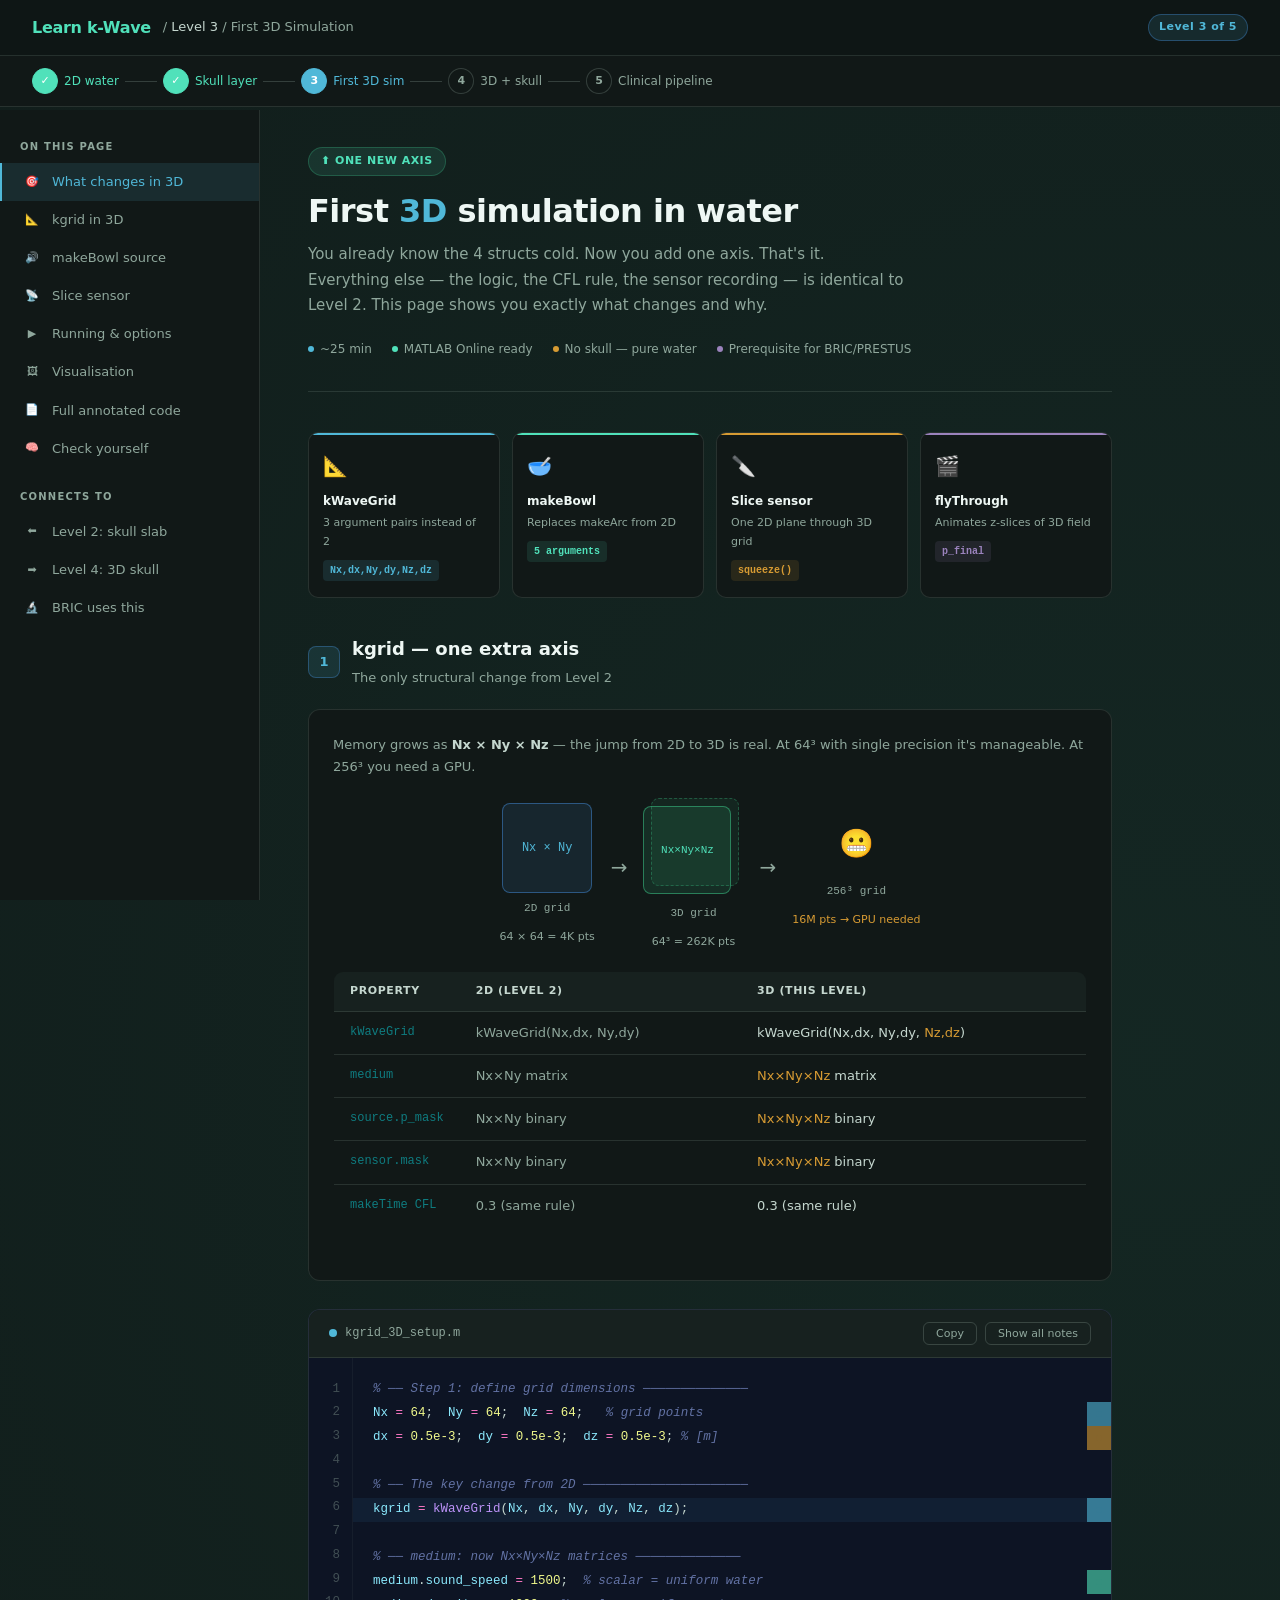
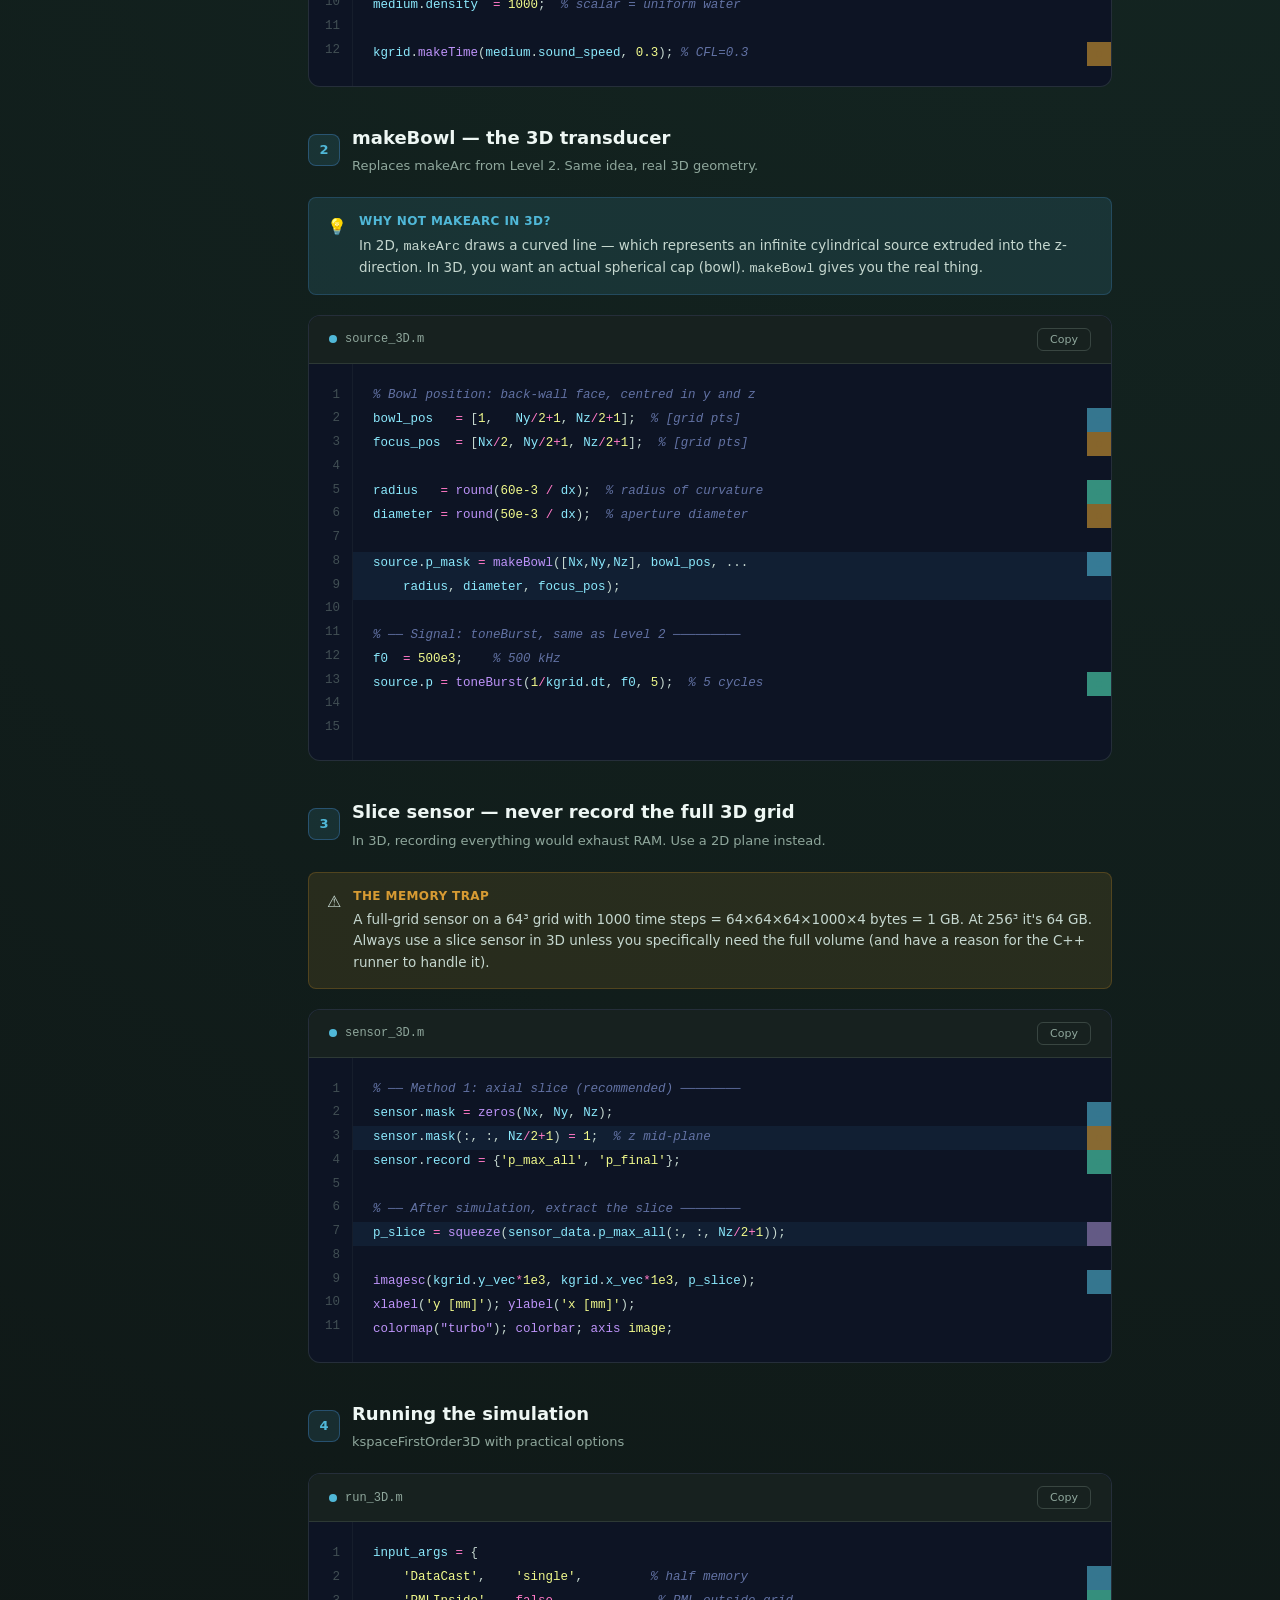
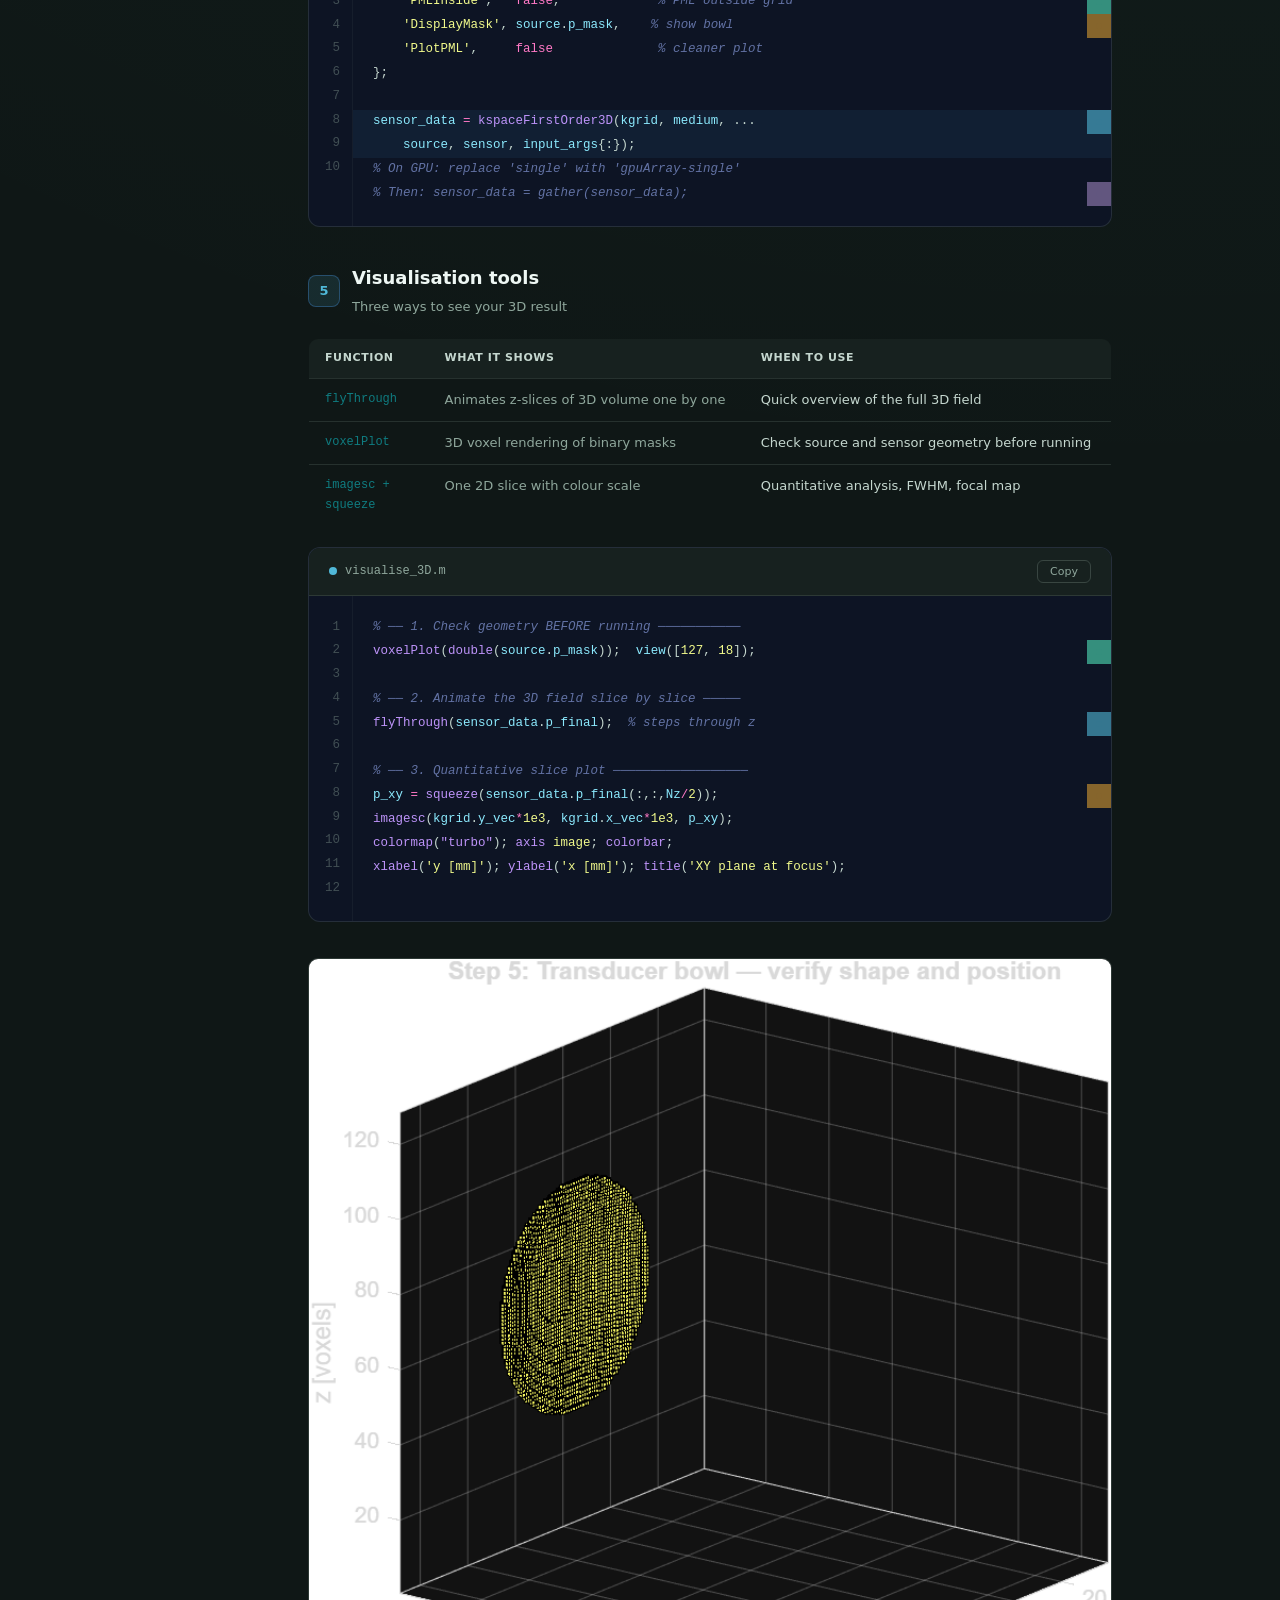
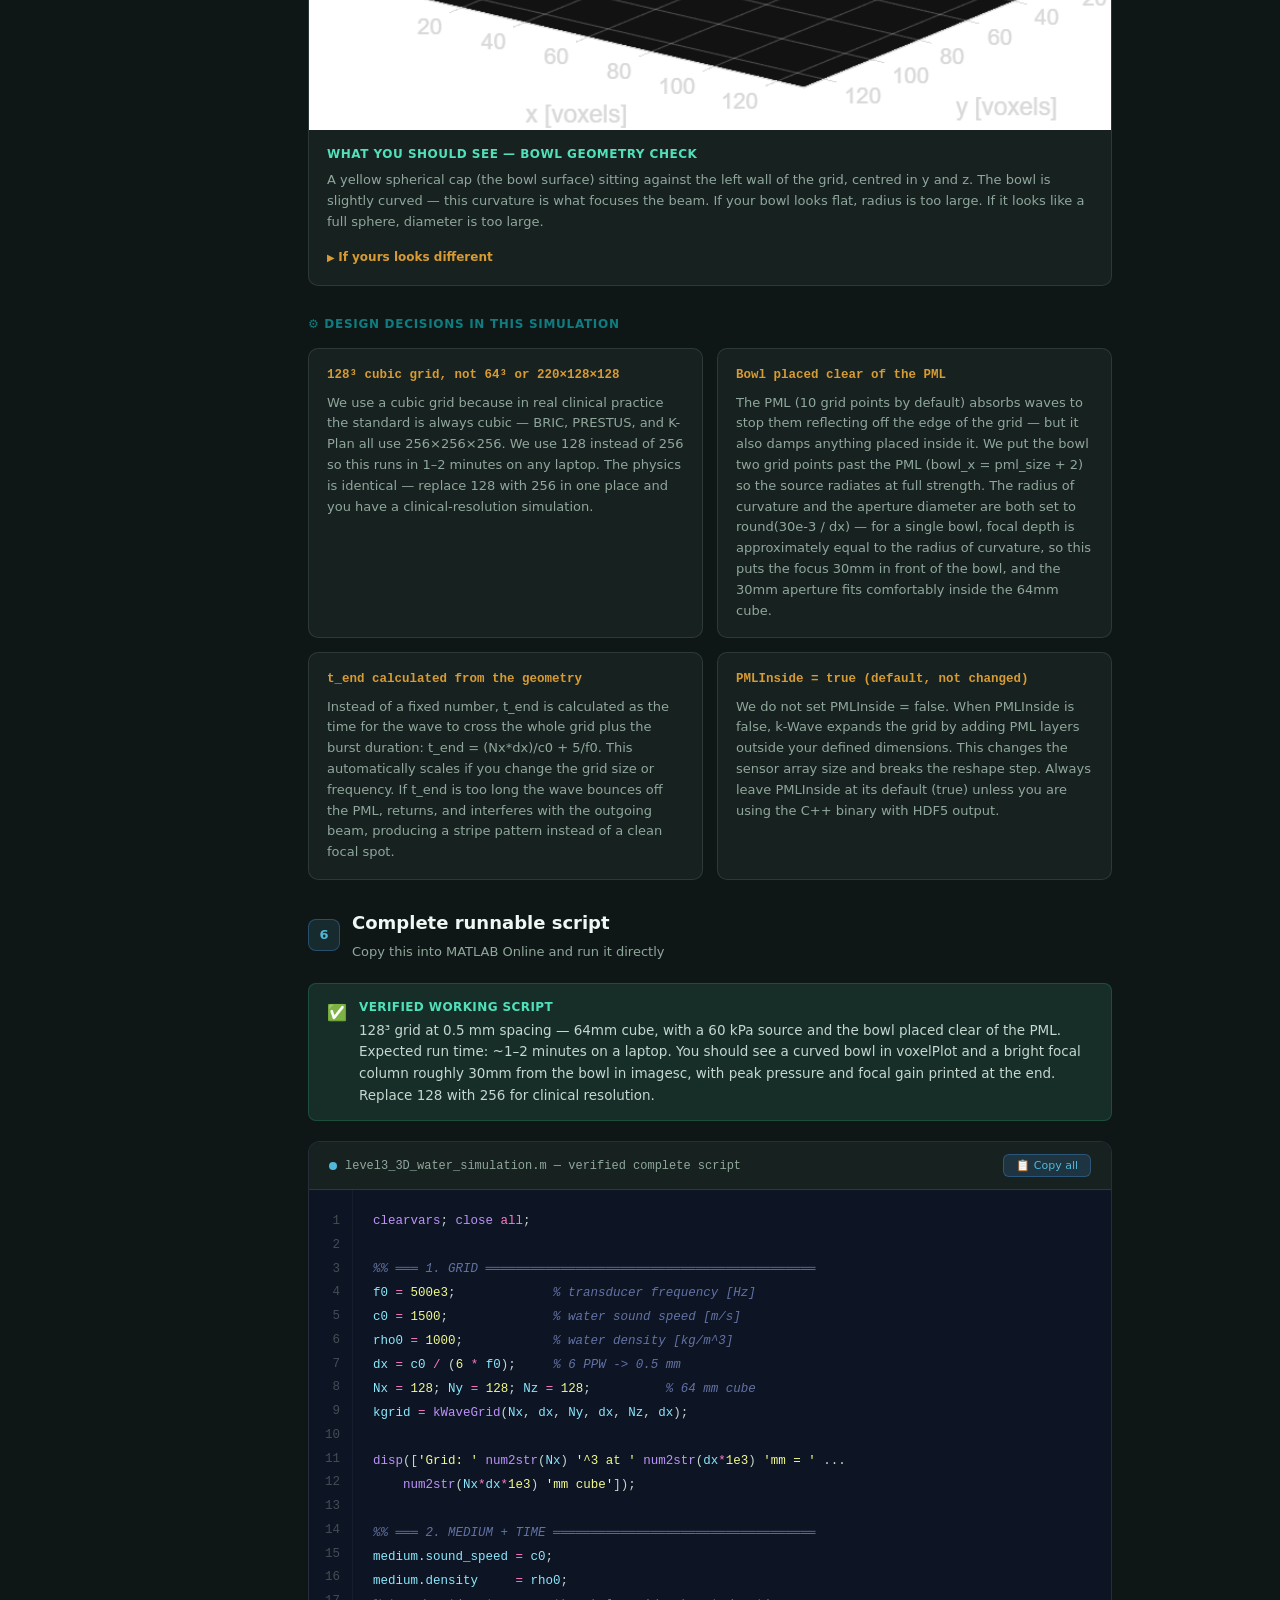
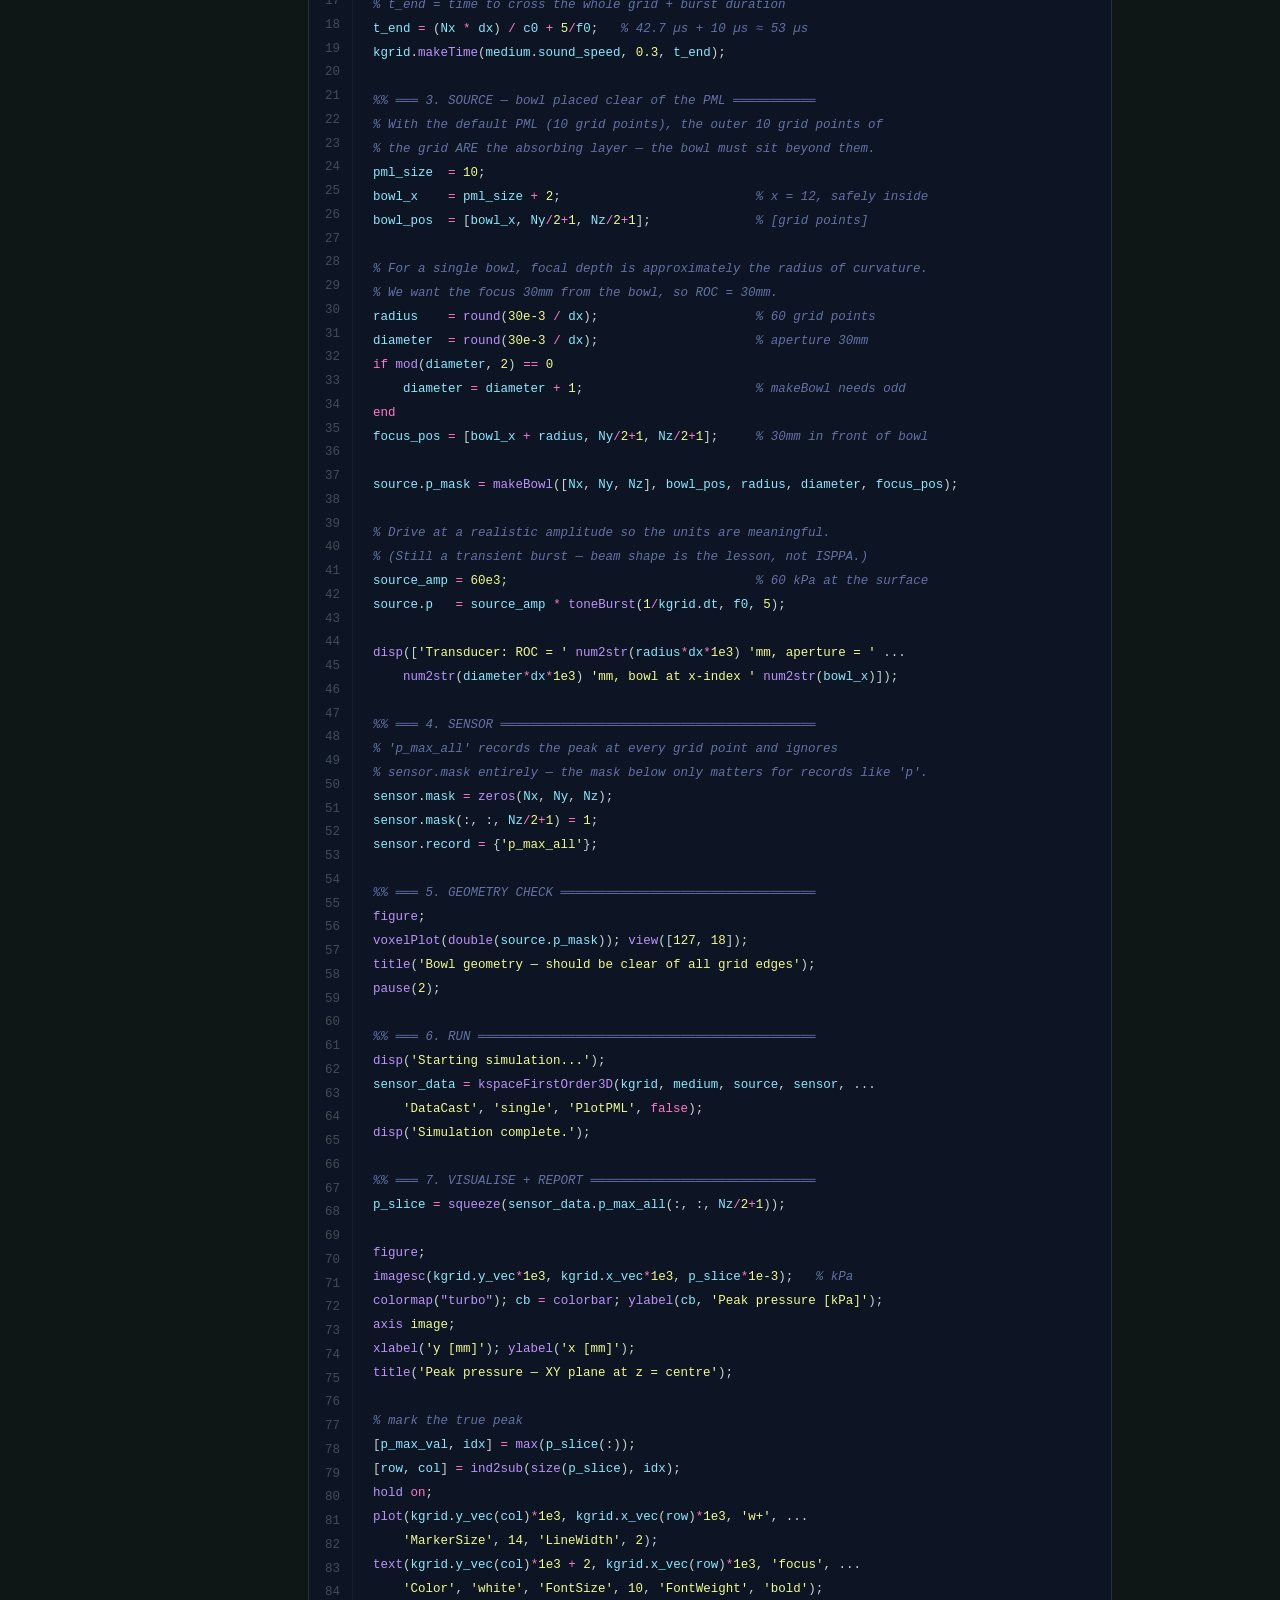
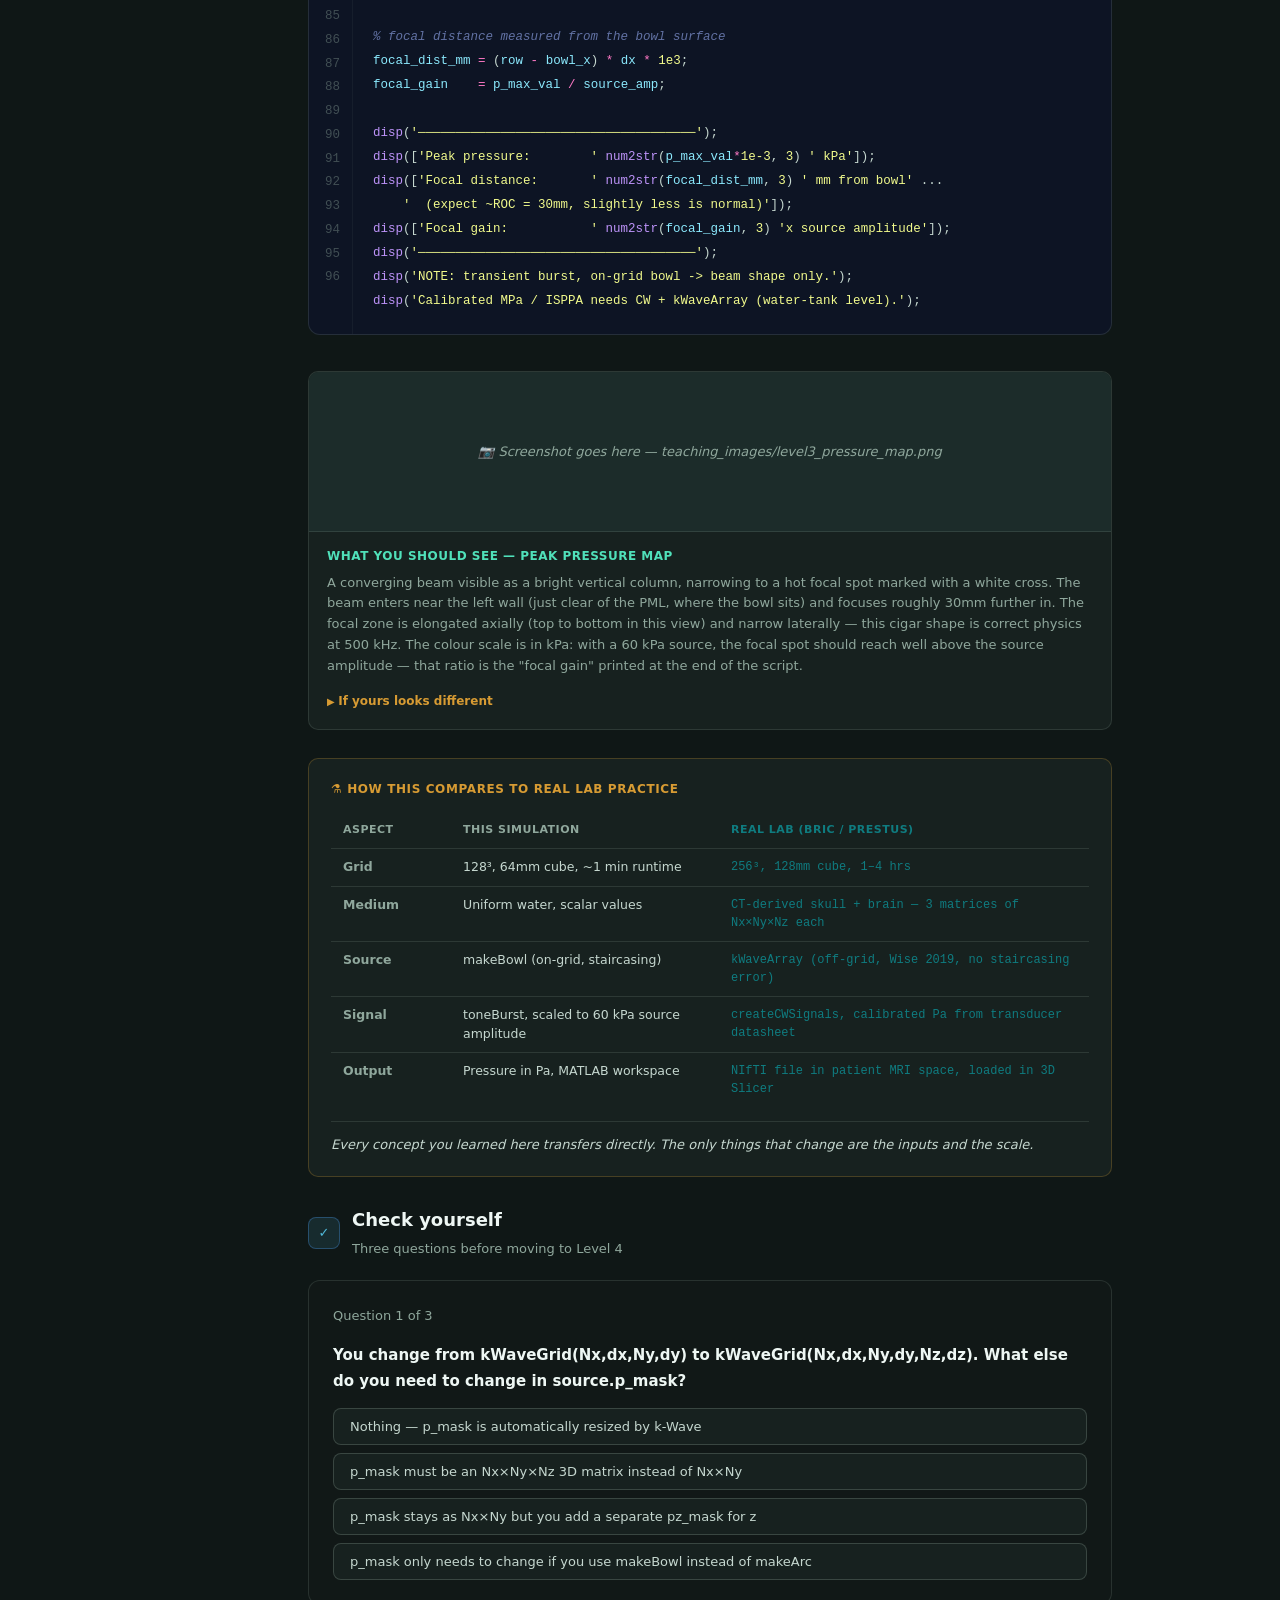
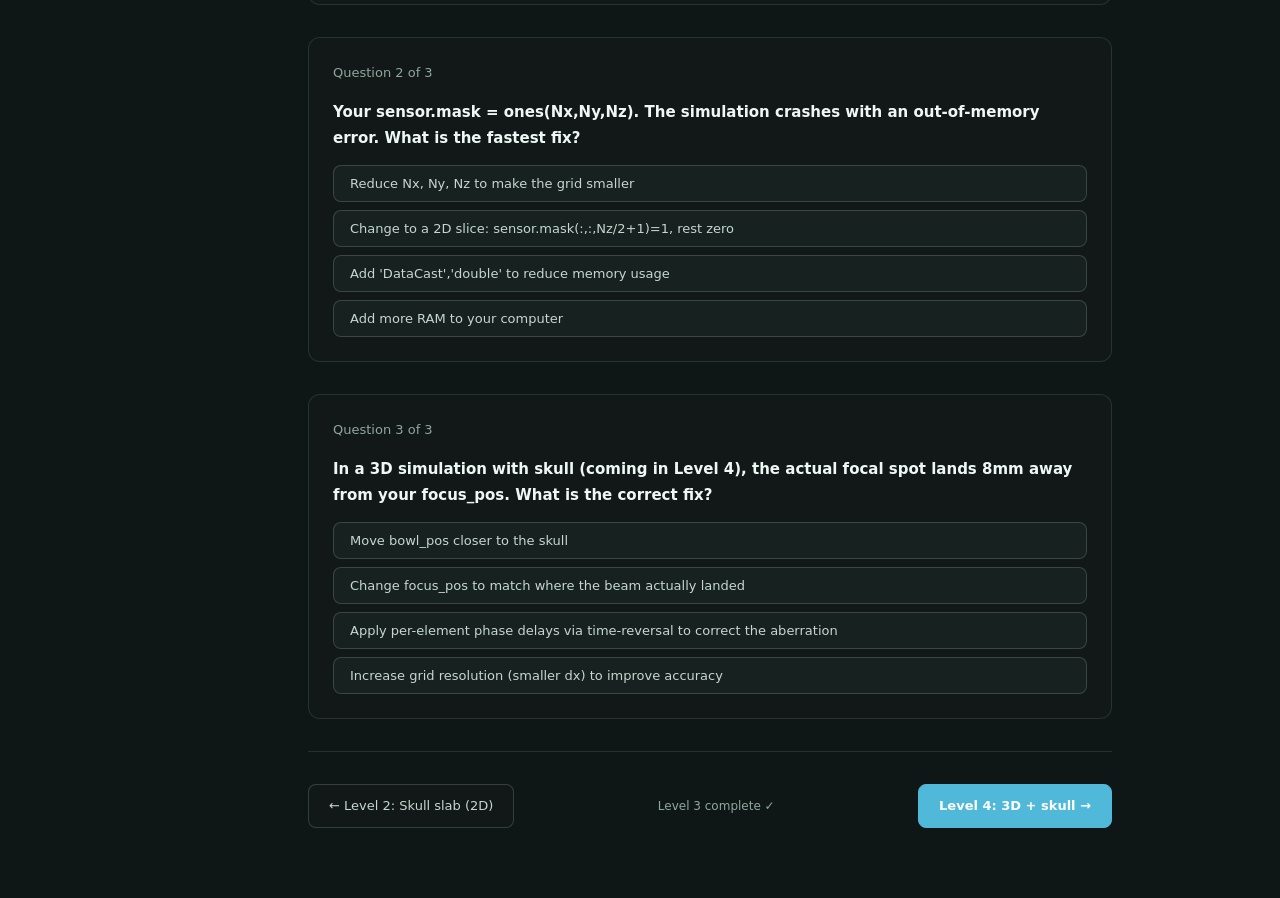
==== commit 36d44a22: "Fix image source path for pressure map" ====
--- a/level3_3d_simulation.html
+++ b/level3_3d_simulation.html
@@ -1282,7 +1282,7 @@
 
     <!-- IMAGE SLOT 2: Pressure map -->
     <div class="img-slot">
-      <img src="teaching_images/level3_pressure_map.png"
+      <img src="teaching_images/"
            alt="MATLAB imagesc output showing a focused ultrasound pressure field — a bright converging beam entering from the left narrowing to a hot focal spot marked with a white cross at approximately 30mm depth"
            onerror="this.style.display='none';this.nextElementSibling.style.display='flex'">
       <div class="img-slot-placeholder" style="display:none">📷 Screenshot goes here — teaching_images/level3_pressure_map.png</div>
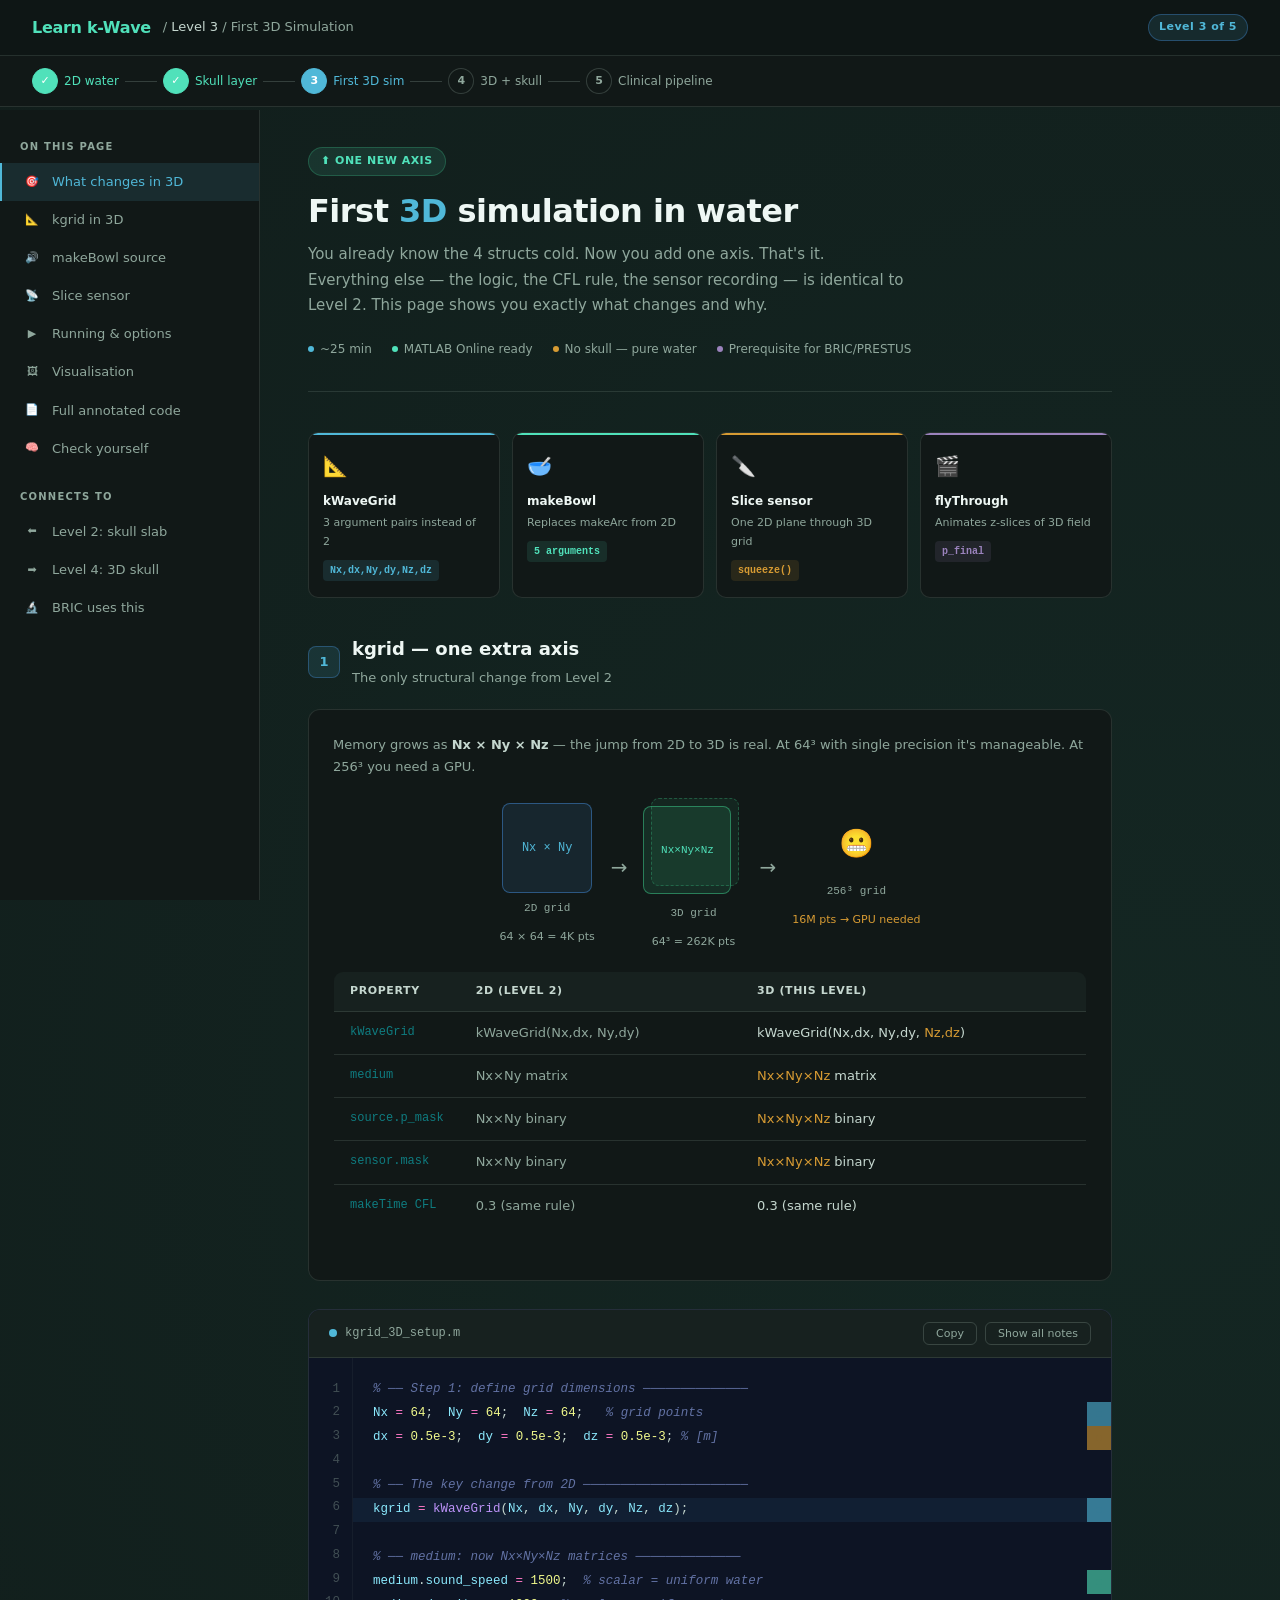
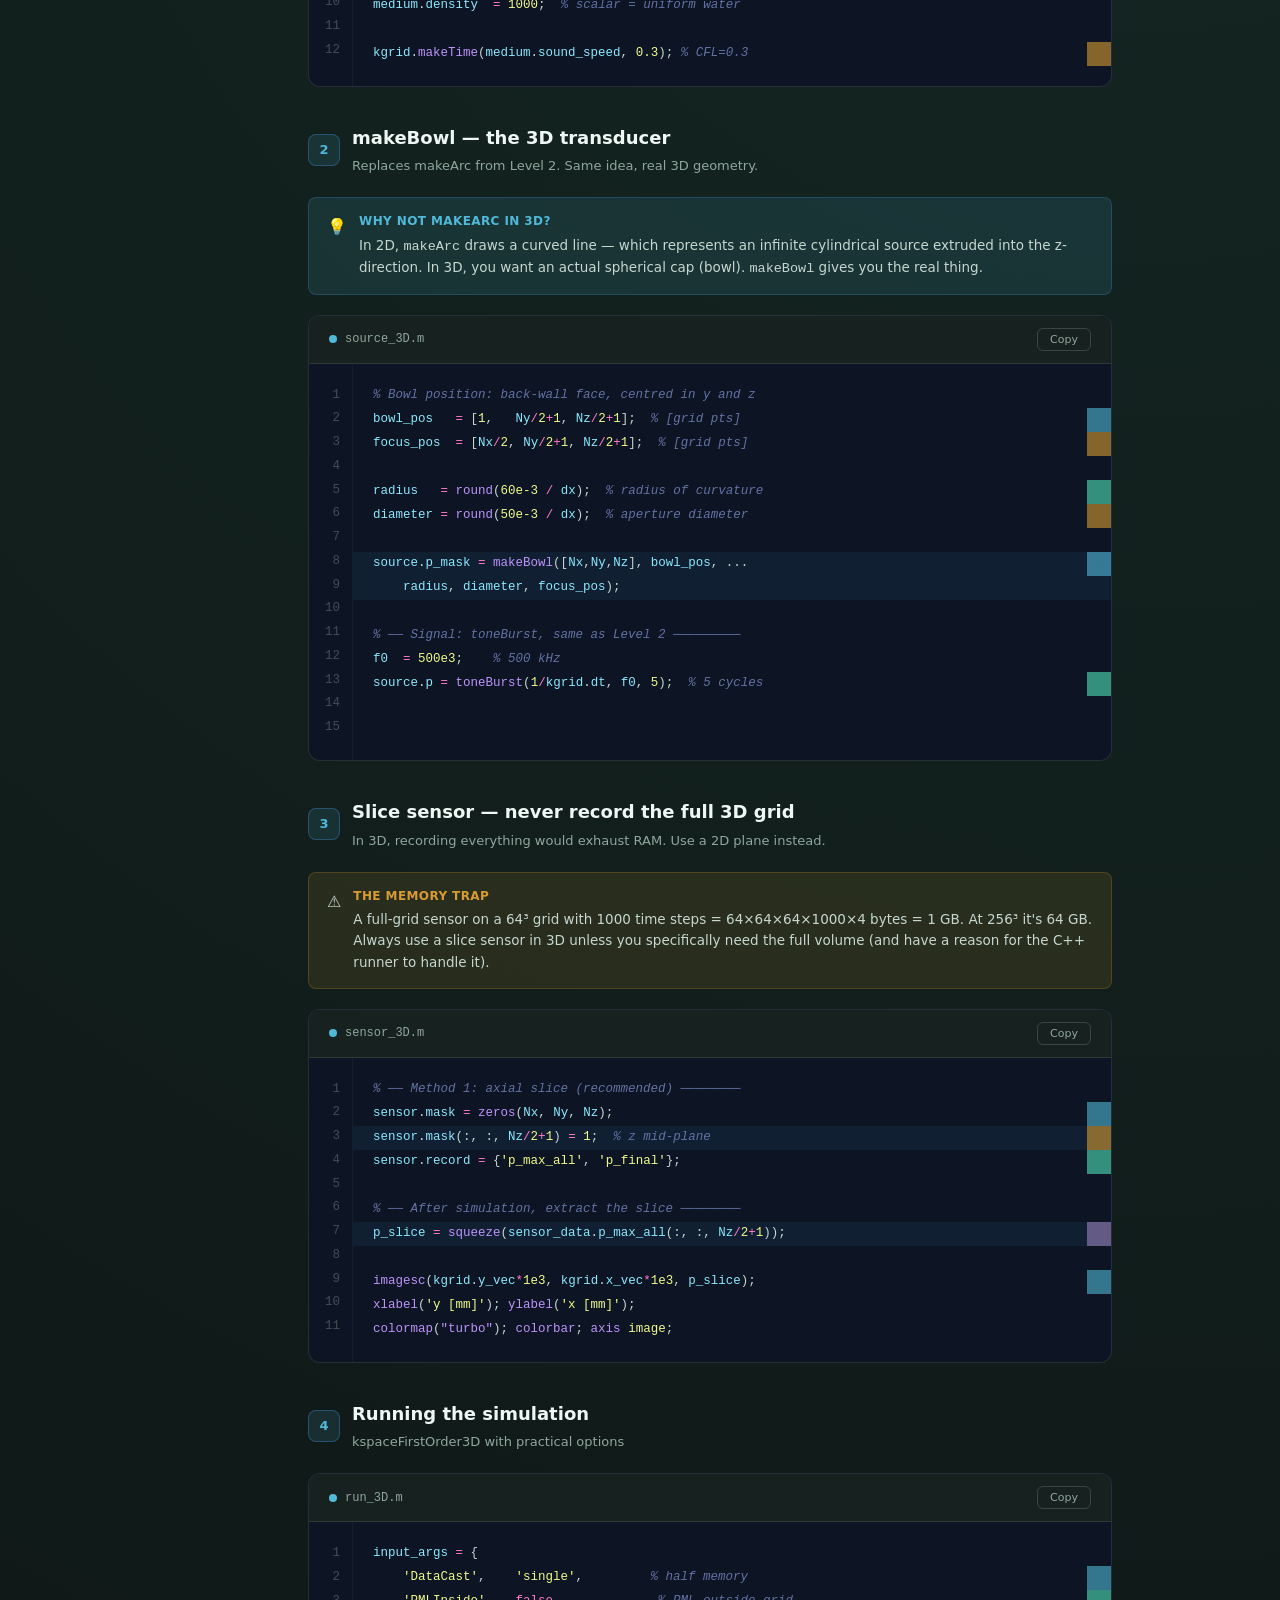
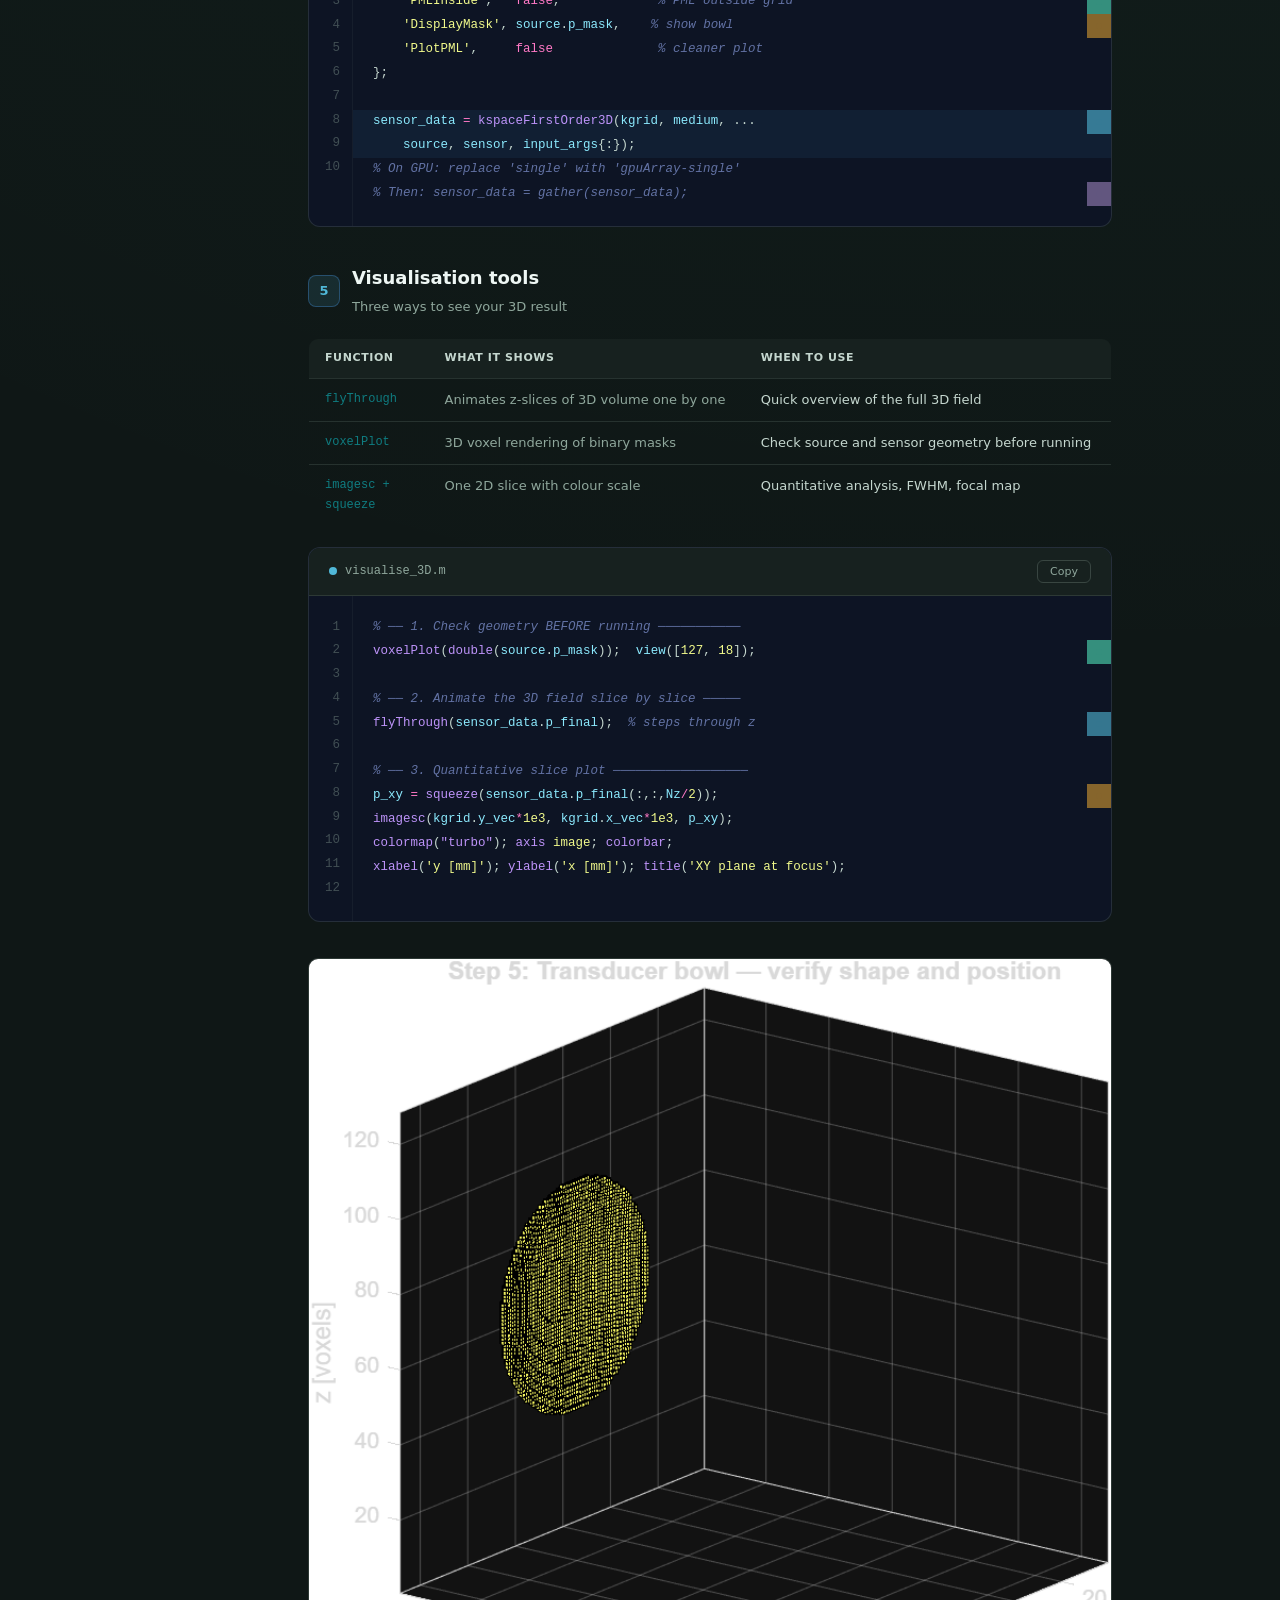
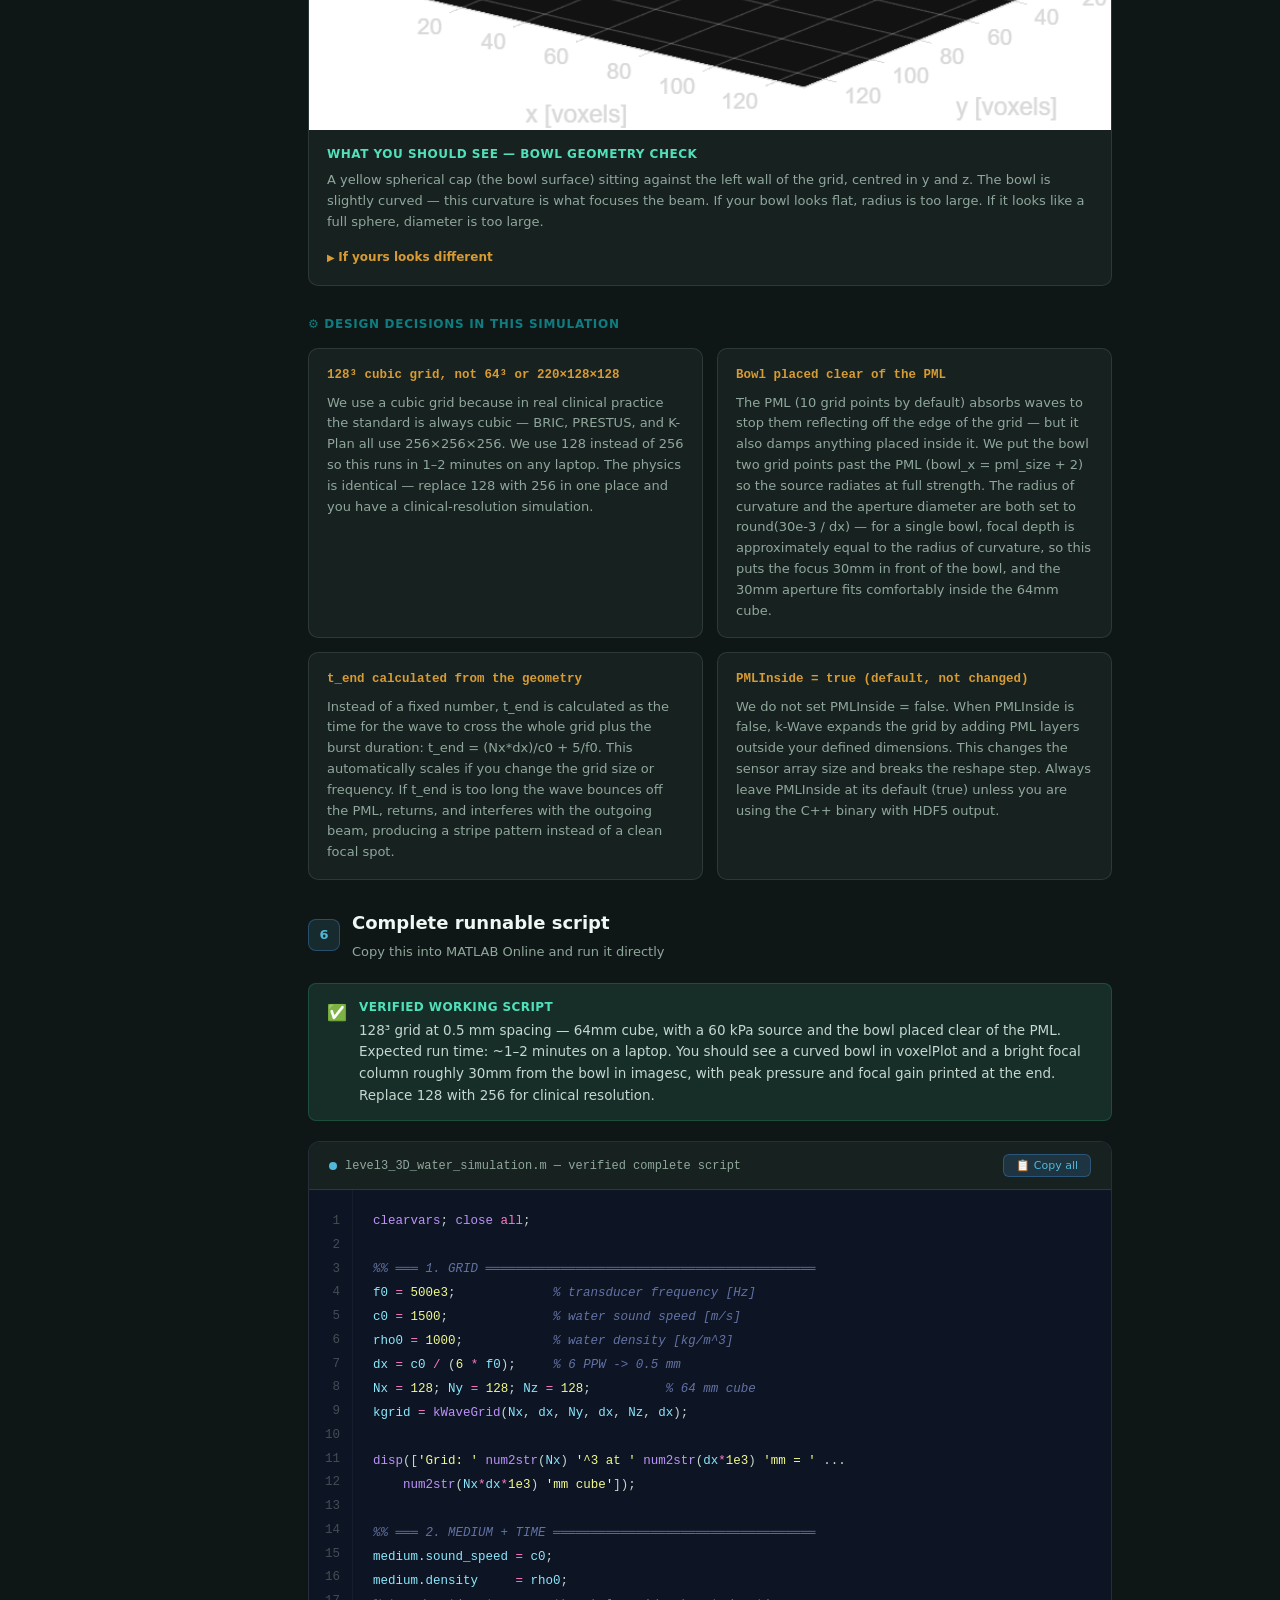
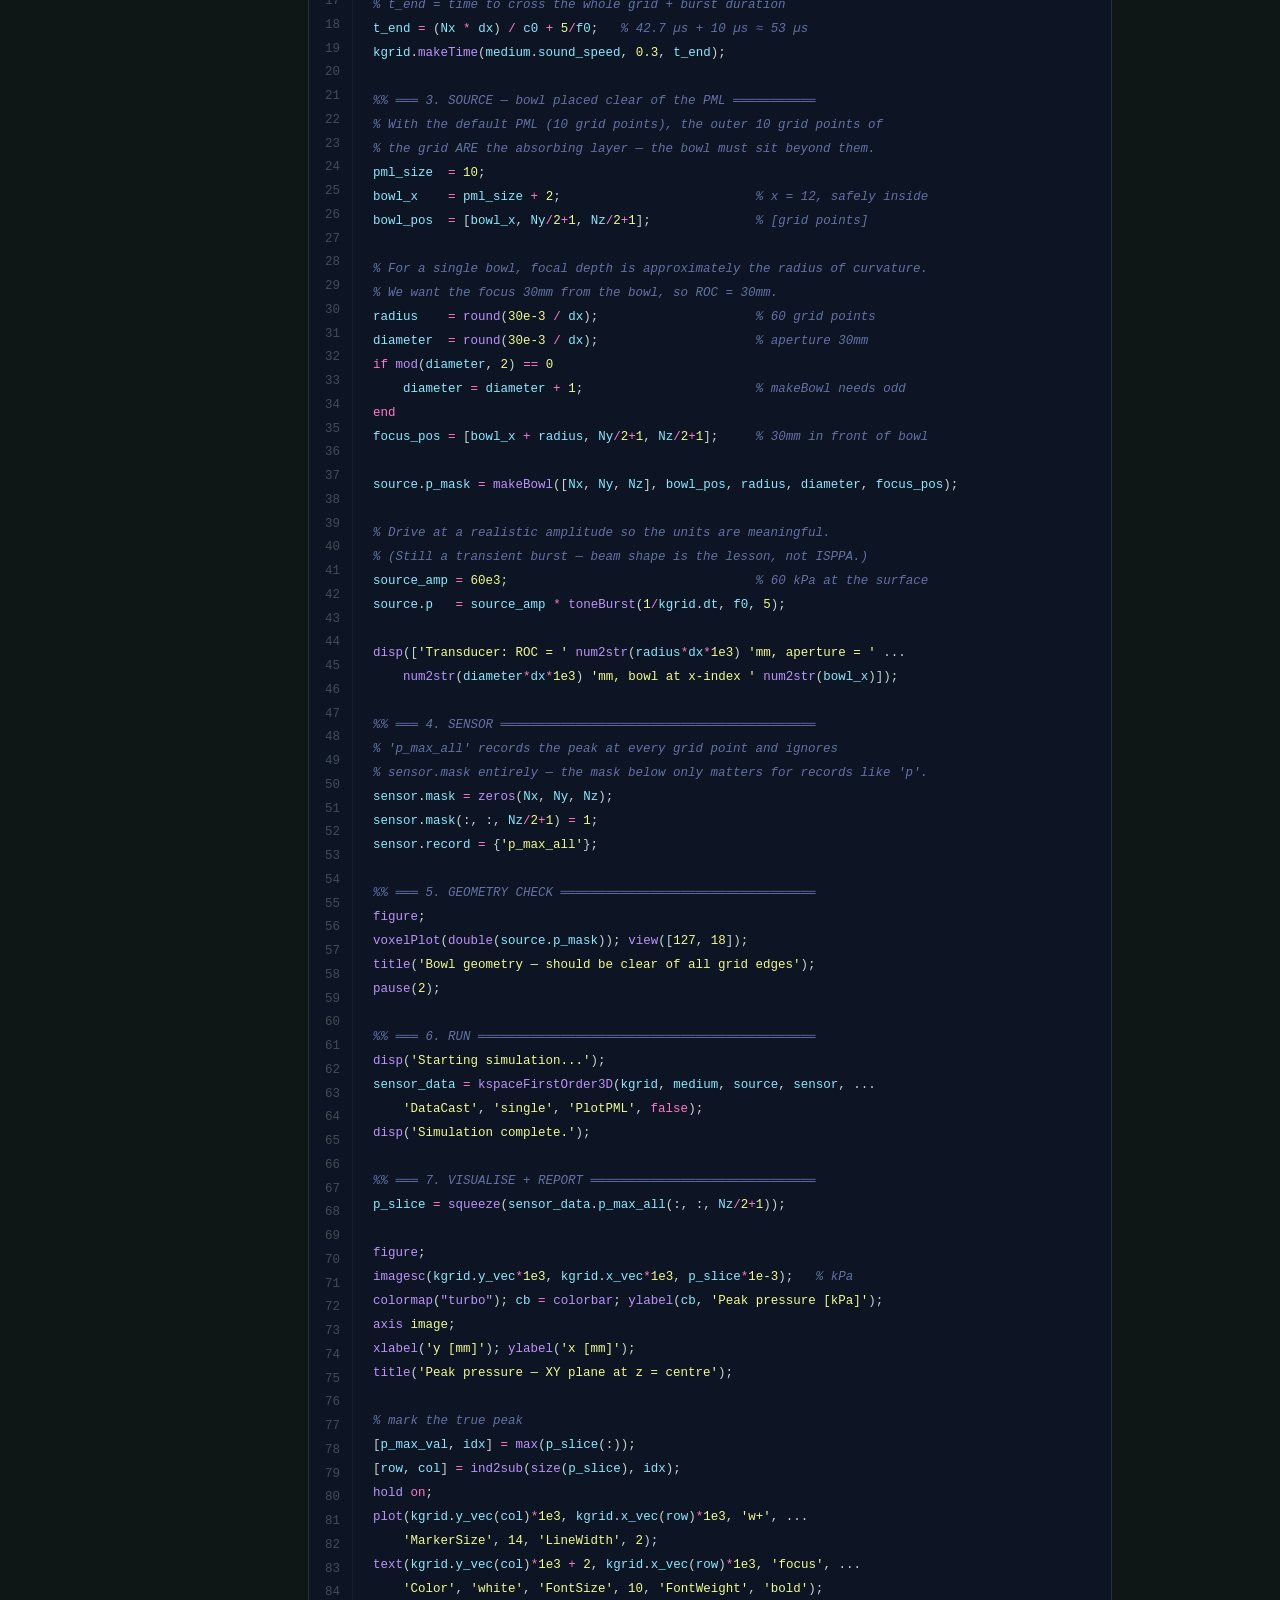
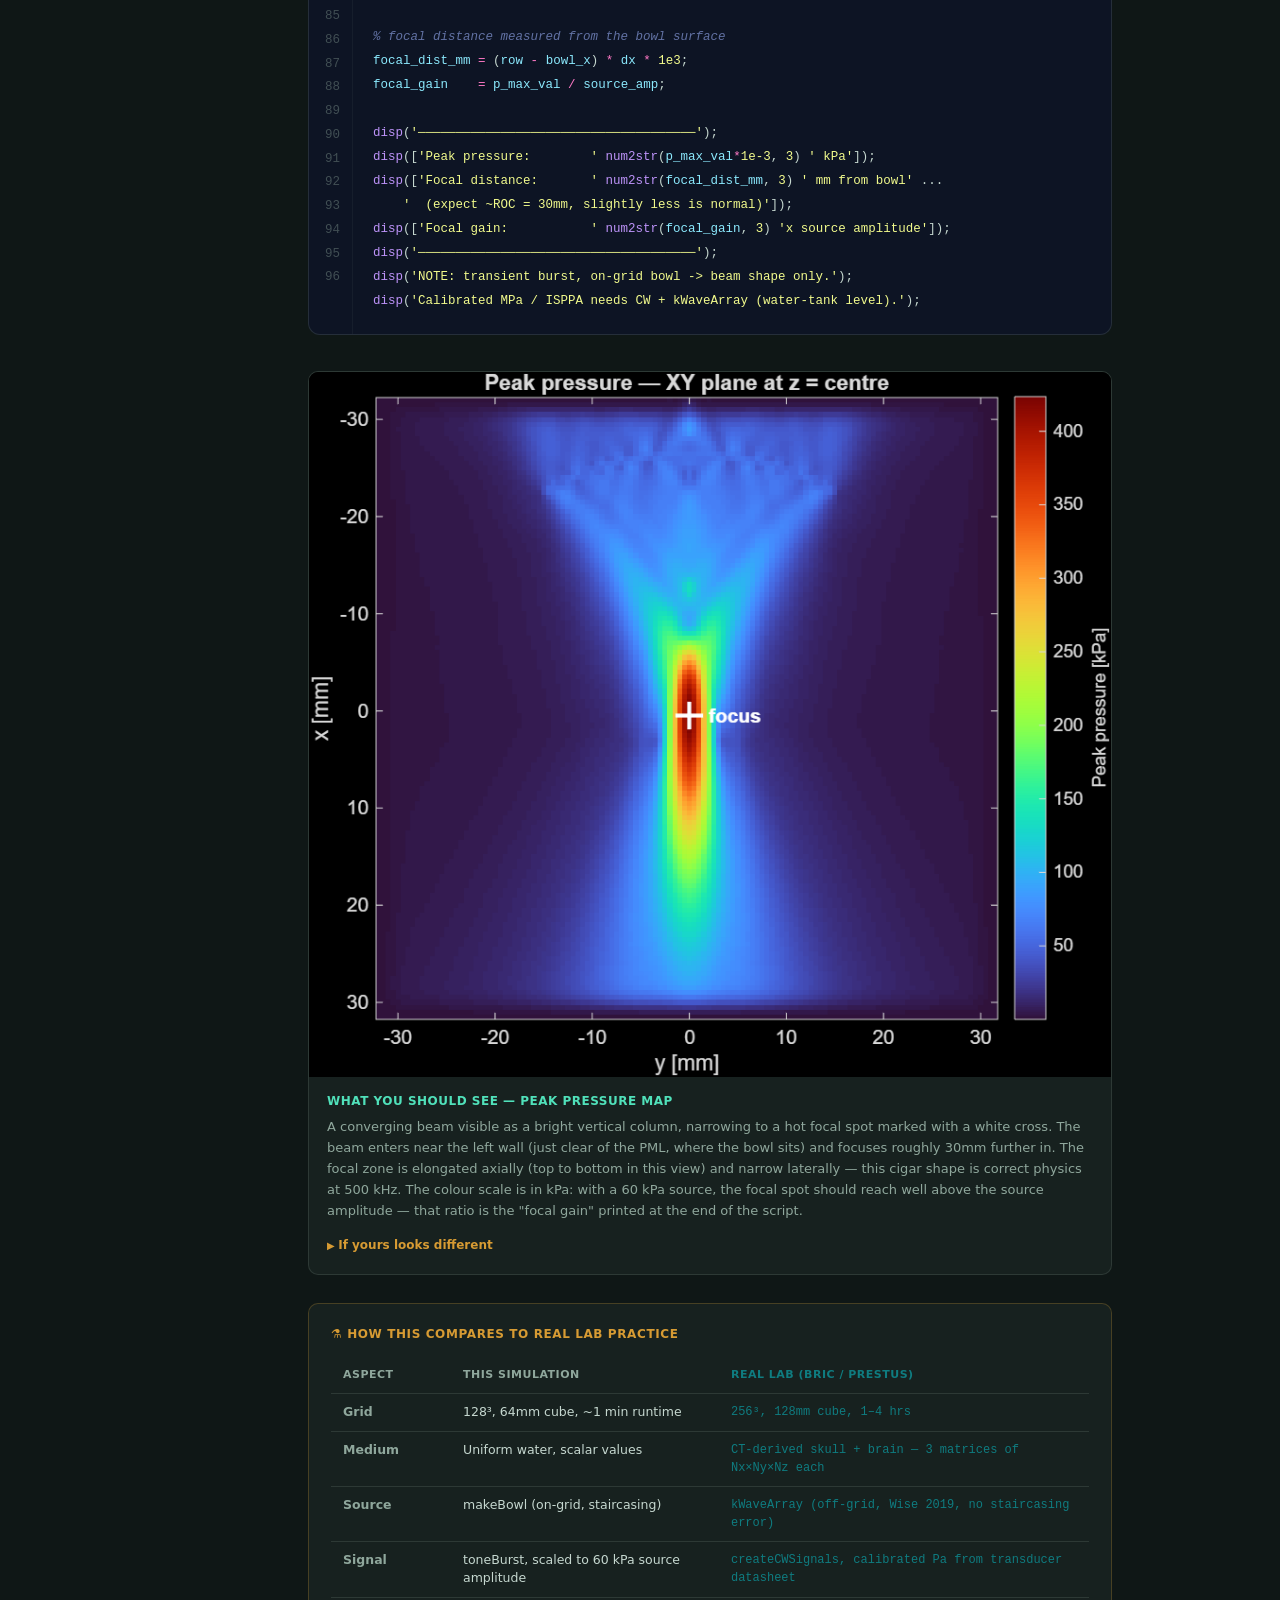
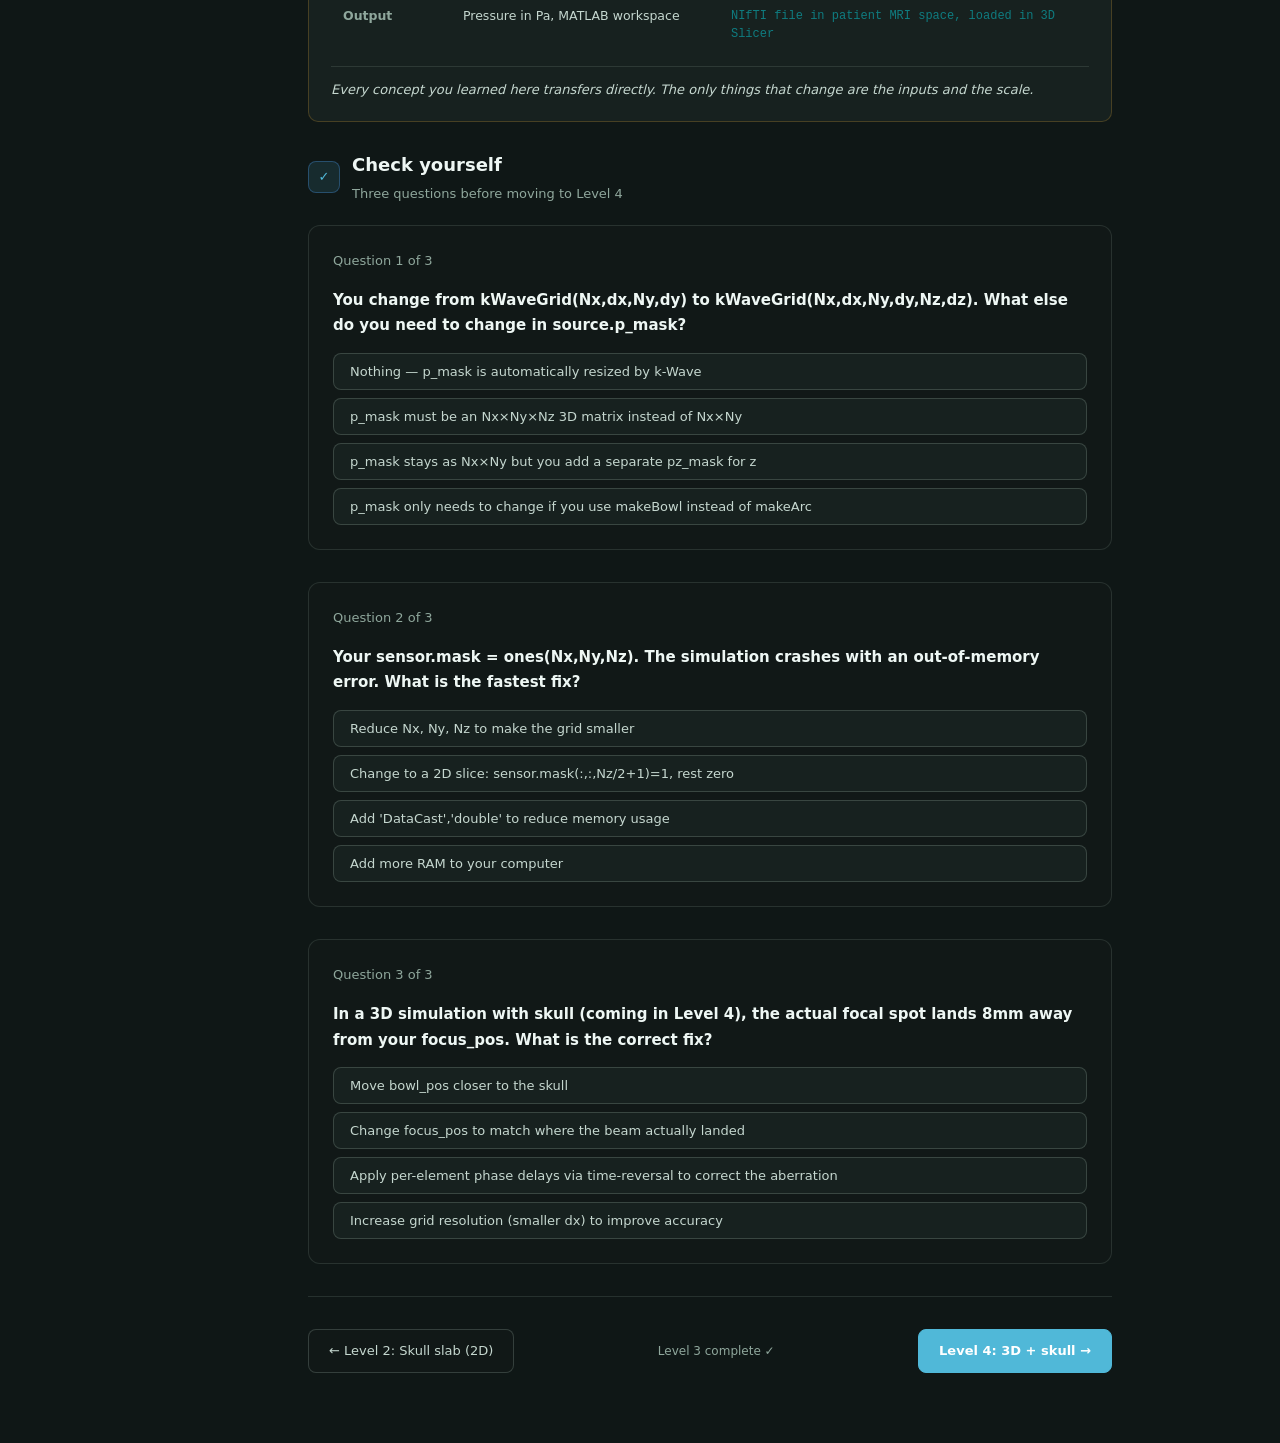
==== commit ba9547b9: "Fix image source for pressure map in HTML" ====
--- a/level3_3d_simulation.html
+++ b/level3_3d_simulation.html
@@ -1282,7 +1282,7 @@
 
     <!-- IMAGE SLOT 2: Pressure map -->
     <div class="img-slot">
-      <img src="teaching_images/"
+      <img src="teaching_images/level3_pressure_map.png"
            alt="MATLAB imagesc output showing a focused ultrasound pressure field — a bright converging beam entering from the left narrowing to a hot focal spot marked with a white cross at approximately 30mm depth"
            onerror="this.style.display='none';this.nextElementSibling.style.display='flex'">
       <div class="img-slot-placeholder" style="display:none">📷 Screenshot goes here — teaching_images/level3_pressure_map.png</div>
